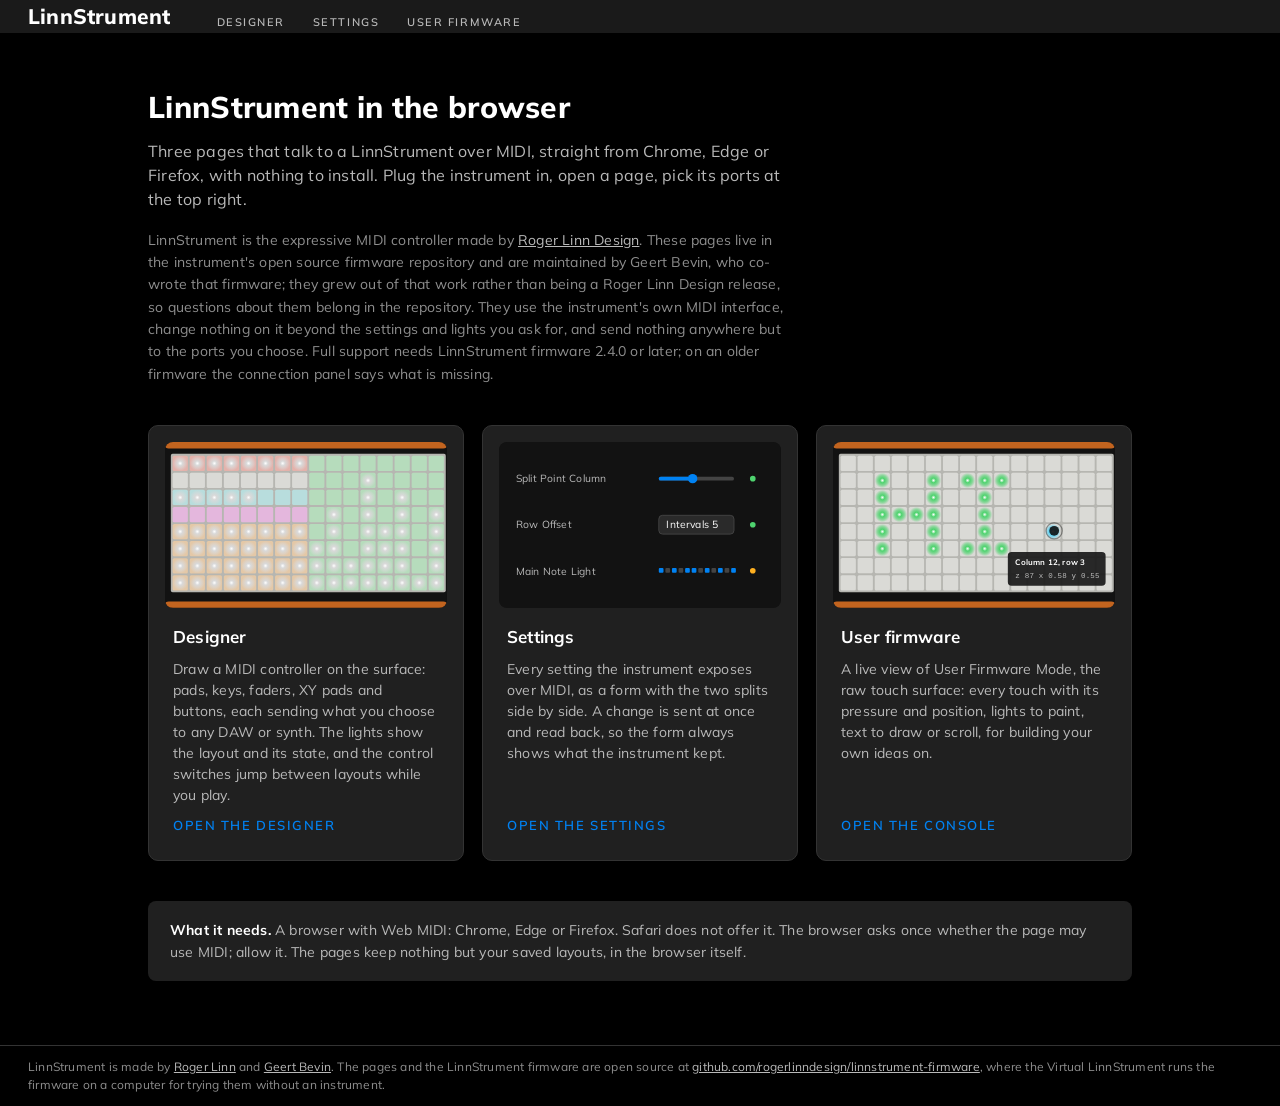
==== examples/browser/index.html @ 42d19102 "Moved the browser pages into examples/browser and the shell walkthrough into examples/shell" ====
<!doctype html>
<!--
Copyright 2026 Roger Linn Design (https://www.rogerlinndesign.com)

Licensed under the Apache License, Version 2.0 (the "License");
you may not use this file except in compliance with the License.
You may obtain a copy of the License at

    http://www.apache.org/licenses/LICENSE-2.0

Unless required by applicable law or agreed to in writing, software
distributed under the License is distributed on an "AS IS" BASIS,
WITHOUT WARRANTIES OR CONDITIONS OF ANY KIND, either express or implied.
See the License for the specific language governing permissions and
limitations under the License.
-->
<html lang="en">
<head>
<meta charset="utf-8">
<meta name="viewport" content="width=device-width, initial-scale=1">
<meta name="description" content="LinnStrument in the browser: design a MIDI controller on its surface, edit every setting, and explore User Firmware Mode, over Web MIDI.">
<meta name="theme-color" content="#1a1a1a">
<link rel="icon" href="data:image/svg+xml,%3Csvg xmlns='http://www.w3.org/2000/svg' viewBox='0 0 32 32'%3E%3Crect width='32' height='32' rx='6' fill='%23121212'/%3E%3Crect x='3' y='3' width='26' height='3' rx='1' fill='%23c2641f'/%3E%3Crect x='3' y='26' width='26' height='3' rx='1' fill='%23c2641f'/%3E%3Cg fill='%23dadad6'%3E%3Crect x='5' y='9' width='5' height='5' rx='1'/%3E%3Crect x='12' y='9' width='5' height='5' rx='1'/%3E%3Crect x='19' y='9' width='5' height='5' rx='1'/%3E%3Crect x='5' y='16' width='5' height='5' rx='1'/%3E%3Crect x='12' y='16' width='5' height='5' rx='1' fill='%2358e07a'/%3E%3Crect x='19' y='16' width='5' height='5' rx='1'/%3E%3C/g%3E%3C/svg%3E">
<title>LinnStrument in the Browser</title>
<link rel="preconnect" href="https://fonts.googleapis.com">
<link rel="preconnect" href="https://fonts.gstatic.com" crossorigin>
<link href="https://fonts.googleapis.com/css2?family=Mulish:wght@400;600;700;800&display=swap" rel="stylesheet">
<link rel="stylesheet" href="linnstrument.css">
<style>
  main { flex: 1; padding: 56px 28px 64px; max-width: 1040px; width: 100%; margin: 0 auto; }
  .lead { max-width: 640px; }
  .lead h2 { font-size: 30px; font-weight: 800; line-height: 1.2; margin: 0 0 14px; }
  .lead p { color: var(--muted); font-size: 16px; margin: 0; }
  .lead .about { margin-top: 18px; font-size: 14px; color: var(--dim); line-height: 1.6; }
  .lead .about a { color: var(--muted); }
  .tools { display: grid; grid-template-columns: repeat(3, 1fr); gap: 18px; margin-top: 40px; }
  .picture { margin: -8px -8px 6px; border-radius: 8px; overflow: hidden; aspect-ratio: 300 / 176; background: #121212; }
  .picture svg { display: block; width: 100%; height: 100%; }
  .tool { display: flex; flex-direction: column; gap: 10px; padding: 24px; background: var(--panel); border: 1px solid var(--line); border-radius: 10px;
          color: inherit; text-decoration: none; transition: border-color .12s; }
  .tool:hover { border-color: var(--muted); }
  .tool:focus-visible { outline: 2px solid var(--accent); outline-offset: 2px; }
  .tool h3 { margin: 0; font-size: 17px; font-weight: 700; color: var(--fg); }
  .tool p { margin: 0; color: var(--muted); flex: 1; }
  .tool .go { color: var(--accent); font-weight: 600; font-size: 13px; text-transform: uppercase; letter-spacing: .12em; }
  .needs { margin-top: 40px; padding: 18px 22px; background: var(--panel); border-radius: 8px; color: var(--muted); font-size: 14px; line-height: 1.6; }
  .needs b { color: var(--fg); font-weight: 700; }
  .needs.warn { background: var(--cherry-2); color: var(--fg); }
  @media (max-width: 960px) {
    main { padding: 32px 16px 48px; }
    .tools { grid-template-columns: 1fr; }
    .lead h2 { font-size: 24px; }
  }
</style>
</head>
<body>

<header>
  <h1 class="brand"><b>LinnStrument</b></h1>
  <nav class="pages" aria-label="Pages">
    <a href="surface_designer.html">Designer</a>
    <a href="settings_editor.html">Settings</a>
    <a href="user_firmware_console.html">User firmware</a>
  </nav>
</header>

<main>
  <div class="lead">
    <h2>LinnStrument in the browser</h2>
    <p>Three pages that talk to a LinnStrument over MIDI, straight from Chrome, Edge or Firefox, with nothing to install. Plug the instrument in, open a page, pick its ports at the top right.</p>
    <p class="about">LinnStrument is the expressive MIDI controller made by <a href="https://www.rogerlinndesign.com/linnstrument">Roger Linn Design</a>. These pages live in the instrument's open source firmware repository and are maintained by Geert Bevin, who co-wrote that firmware; they grew out of that work rather than being a Roger Linn Design release, so questions about them belong in the repository. They use the instrument's own MIDI interface, change nothing on it beyond the settings and lights you ask for, and send nothing anywhere but to the ports you choose. Full support needs LinnStrument firmware 2.4.0 or later; on an older firmware the connection panel says what is missing.</p>
  </div>

  <div class="tools">
    <a class="tool" href="surface_designer.html">
      <div class="picture"><svg xmlns="http://www.w3.org/2000/svg" viewBox="0 0 300 176" width="300" height="176" role="img" aria-hidden="true"><defs><radialGradient id="dg"><stop offset="0" stop-color="#fff"/><stop offset=".3" stop-color="currentColor"/><stop offset=".65" stop-color="currentColor" stop-opacity=".55"/><stop offset="1" stop-color="currentColor" stop-opacity="0"/></radialGradient></defs><rect width="300" height="176" rx="5.7" fill="#121212"/><rect x="0" y="0" width="300" height="6.8" rx="4.1" fill="#c2641f"/><rect x="0" y="169.6" width="300" height="6.8" rx="4.1" fill="#c2641f"/><rect x="6.2" y="12.6" width="292.5" height="147.2" rx="1.9" fill="#b6b6b1"/><rect x="8.1" y="141.7" width="16.2" height="16.2" rx="1.6" fill="#e4c8a7"/><rect x="8.1" y="141.7" width="16.2" height="16.2" rx="1.6" fill="url(#dg)" color="#ff9a2e"/><rect x="26.3" y="141.7" width="16.2" height="16.2" rx="1.6" fill="#e4c8a7"/><rect x="26.3" y="141.7" width="16.2" height="16.2" rx="1.6" fill="url(#dg)" color="#ff9a2e"/><rect x="44.4" y="141.7" width="16.2" height="16.2" rx="1.6" fill="#e4c8a7"/><rect x="44.4" y="141.7" width="16.2" height="16.2" rx="1.6" fill="url(#dg)" color="#ff9a2e"/><rect x="62.6" y="141.7" width="16.2" height="16.2" rx="1.6" fill="#e4c8a7"/><rect x="62.6" y="141.7" width="16.2" height="16.2" rx="1.6" fill="url(#dg)" color="#ff9a2e"/><rect x="80.8" y="141.7" width="16.2" height="16.2" rx="1.6" fill="#e4c8a7"/><rect x="80.8" y="141.7" width="16.2" height="16.2" rx="1.6" fill="url(#dg)" color="#ff9a2e"/><rect x="98.9" y="141.7" width="16.2" height="16.2" rx="1.6" fill="#e4c8a7"/><rect x="98.9" y="141.7" width="16.2" height="16.2" rx="1.6" fill="url(#dg)" color="#ff9a2e"/><rect x="117.1" y="141.7" width="16.2" height="16.2" rx="1.6" fill="#e4c8a7"/><rect x="117.1" y="141.7" width="16.2" height="16.2" rx="1.6" fill="url(#dg)" color="#ff9a2e"/><rect x="135.2" y="141.7" width="16.2" height="16.2" rx="1.6" fill="#e4c8a7"/><rect x="135.2" y="141.7" width="16.2" height="16.2" rx="1.6" fill="url(#dg)" color="#ff9a2e"/><rect x="153.4" y="141.7" width="16.2" height="16.2" rx="1.6" fill="#b6dcbc"/><rect x="153.4" y="141.7" width="16.2" height="16.2" rx="1.6" fill="url(#dg)" color="#58e07a"/><rect x="171.6" y="141.7" width="16.2" height="16.2" rx="1.6" fill="#b6dcbc"/><rect x="171.6" y="141.7" width="16.2" height="16.2" rx="1.6" fill="url(#dg)" color="#58e07a"/><rect x="189.7" y="141.7" width="16.2" height="16.2" rx="1.6" fill="#b6dcbc"/><rect x="189.7" y="141.7" width="16.2" height="16.2" rx="1.6" fill="url(#dg)" color="#58e07a"/><rect x="207.9" y="141.7" width="16.2" height="16.2" rx="1.6" fill="#b6dcbc"/><rect x="207.9" y="141.7" width="16.2" height="16.2" rx="1.6" fill="url(#dg)" color="#58e07a"/><rect x="226.1" y="141.7" width="16.2" height="16.2" rx="1.6" fill="#b6dcbc"/><rect x="226.1" y="141.7" width="16.2" height="16.2" rx="1.6" fill="url(#dg)" color="#58e07a"/><rect x="244.2" y="141.7" width="16.2" height="16.2" rx="1.6" fill="#b6dcbc"/><rect x="244.2" y="141.7" width="16.2" height="16.2" rx="1.6" fill="url(#dg)" color="#58e07a"/><rect x="262.4" y="141.7" width="16.2" height="16.2" rx="1.6" fill="#b6dcbc"/><rect x="262.4" y="141.7" width="16.2" height="16.2" rx="1.6" fill="url(#dg)" color="#58e07a"/><rect x="280.5" y="141.7" width="16.2" height="16.2" rx="1.6" fill="#b6dcbc"/><rect x="280.5" y="141.7" width="16.2" height="16.2" rx="1.6" fill="url(#dg)" color="#58e07a"/><rect x="8.1" y="123.6" width="16.2" height="16.2" rx="1.6" fill="#e4c8a7"/><rect x="8.1" y="123.6" width="16.2" height="16.2" rx="1.6" fill="url(#dg)" color="#ff9a2e"/><rect x="26.3" y="123.6" width="16.2" height="16.2" rx="1.6" fill="#e4c8a7"/><rect x="26.3" y="123.6" width="16.2" height="16.2" rx="1.6" fill="url(#dg)" color="#ff9a2e"/><rect x="44.4" y="123.6" width="16.2" height="16.2" rx="1.6" fill="#e4c8a7"/><rect x="44.4" y="123.6" width="16.2" height="16.2" rx="1.6" fill="url(#dg)" color="#ff9a2e"/><rect x="62.6" y="123.6" width="16.2" height="16.2" rx="1.6" fill="#e4c8a7"/><rect x="62.6" y="123.6" width="16.2" height="16.2" rx="1.6" fill="url(#dg)" color="#ff9a2e"/><rect x="80.8" y="123.6" width="16.2" height="16.2" rx="1.6" fill="#e4c8a7"/><rect x="80.8" y="123.6" width="16.2" height="16.2" rx="1.6" fill="url(#dg)" color="#ff9a2e"/><rect x="98.9" y="123.6" width="16.2" height="16.2" rx="1.6" fill="#e4c8a7"/><rect x="98.9" y="123.6" width="16.2" height="16.2" rx="1.6" fill="url(#dg)" color="#ff9a2e"/><rect x="117.1" y="123.6" width="16.2" height="16.2" rx="1.6" fill="#e4c8a7"/><rect x="117.1" y="123.6" width="16.2" height="16.2" rx="1.6" fill="url(#dg)" color="#ff9a2e"/><rect x="135.2" y="123.6" width="16.2" height="16.2" rx="1.6" fill="#e4c8a7"/><rect x="135.2" y="123.6" width="16.2" height="16.2" rx="1.6" fill="url(#dg)" color="#ff9a2e"/><rect x="153.4" y="123.6" width="16.2" height="16.2" rx="1.6" fill="#b6dcbc"/><rect x="153.4" y="123.6" width="16.2" height="16.2" rx="1.6" fill="url(#dg)" color="#58e07a"/><rect x="171.6" y="123.6" width="16.2" height="16.2" rx="1.6" fill="#b6dcbc"/><rect x="171.6" y="123.6" width="16.2" height="16.2" rx="1.6" fill="url(#dg)" color="#58e07a"/><rect x="189.7" y="123.6" width="16.2" height="16.2" rx="1.6" fill="#b6dcbc"/><rect x="189.7" y="123.6" width="16.2" height="16.2" rx="1.6" fill="url(#dg)" color="#58e07a"/><rect x="207.9" y="123.6" width="16.2" height="16.2" rx="1.6" fill="#b6dcbc"/><rect x="207.9" y="123.6" width="16.2" height="16.2" rx="1.6" fill="url(#dg)" color="#58e07a"/><rect x="226.1" y="123.6" width="16.2" height="16.2" rx="1.6" fill="#b6dcbc"/><rect x="226.1" y="123.6" width="16.2" height="16.2" rx="1.6" fill="url(#dg)" color="#58e07a"/><rect x="244.2" y="123.6" width="16.2" height="16.2" rx="1.6" fill="#b6dcbc"/><rect x="244.2" y="123.6" width="16.2" height="16.2" rx="1.6" fill="url(#dg)" color="#58e07a"/><rect x="262.4" y="123.6" width="16.2" height="16.2" rx="1.6" fill="#b6dcbc"/><rect x="280.5" y="123.6" width="16.2" height="16.2" rx="1.6" fill="#b6dcbc"/><rect x="280.5" y="123.6" width="16.2" height="16.2" rx="1.6" fill="url(#dg)" color="#58e07a"/><rect x="8.1" y="105.4" width="16.2" height="16.2" rx="1.6" fill="#e4c8a7"/><rect x="8.1" y="105.4" width="16.2" height="16.2" rx="1.6" fill="url(#dg)" color="#ff9a2e"/><rect x="26.3" y="105.4" width="16.2" height="16.2" rx="1.6" fill="#e4c8a7"/><rect x="26.3" y="105.4" width="16.2" height="16.2" rx="1.6" fill="url(#dg)" color="#ff9a2e"/><rect x="44.4" y="105.4" width="16.2" height="16.2" rx="1.6" fill="#e4c8a7"/><rect x="44.4" y="105.4" width="16.2" height="16.2" rx="1.6" fill="url(#dg)" color="#ff9a2e"/><rect x="62.6" y="105.4" width="16.2" height="16.2" rx="1.6" fill="#e4c8a7"/><rect x="62.6" y="105.4" width="16.2" height="16.2" rx="1.6" fill="url(#dg)" color="#ff9a2e"/><rect x="80.8" y="105.4" width="16.2" height="16.2" rx="1.6" fill="#e4c8a7"/><rect x="80.8" y="105.4" width="16.2" height="16.2" rx="1.6" fill="url(#dg)" color="#ff9a2e"/><rect x="98.9" y="105.4" width="16.2" height="16.2" rx="1.6" fill="#e4c8a7"/><rect x="98.9" y="105.4" width="16.2" height="16.2" rx="1.6" fill="url(#dg)" color="#ff9a2e"/><rect x="117.1" y="105.4" width="16.2" height="16.2" rx="1.6" fill="#e4c8a7"/><rect x="117.1" y="105.4" width="16.2" height="16.2" rx="1.6" fill="url(#dg)" color="#ff9a2e"/><rect x="135.2" y="105.4" width="16.2" height="16.2" rx="1.6" fill="#e4c8a7"/><rect x="135.2" y="105.4" width="16.2" height="16.2" rx="1.6" fill="url(#dg)" color="#ff9a2e"/><rect x="153.4" y="105.4" width="16.2" height="16.2" rx="1.6" fill="#b6dcbc"/><rect x="153.4" y="105.4" width="16.2" height="16.2" rx="1.6" fill="url(#dg)" color="#58e07a"/><rect x="171.6" y="105.4" width="16.2" height="16.2" rx="1.6" fill="#b6dcbc"/><rect x="171.6" y="105.4" width="16.2" height="16.2" rx="1.6" fill="url(#dg)" color="#58e07a"/><rect x="189.7" y="105.4" width="16.2" height="16.2" rx="1.6" fill="#b6dcbc"/><rect x="207.9" y="105.4" width="16.2" height="16.2" rx="1.6" fill="#b6dcbc"/><rect x="207.9" y="105.4" width="16.2" height="16.2" rx="1.6" fill="url(#dg)" color="#58e07a"/><rect x="226.1" y="105.4" width="16.2" height="16.2" rx="1.6" fill="#b6dcbc"/><rect x="226.1" y="105.4" width="16.2" height="16.2" rx="1.6" fill="url(#dg)" color="#58e07a"/><rect x="244.2" y="105.4" width="16.2" height="16.2" rx="1.6" fill="#b6dcbc"/><rect x="244.2" y="105.4" width="16.2" height="16.2" rx="1.6" fill="url(#dg)" color="#58e07a"/><rect x="262.4" y="105.4" width="16.2" height="16.2" rx="1.6" fill="#b6dcbc"/><rect x="280.5" y="105.4" width="16.2" height="16.2" rx="1.6" fill="#b6dcbc"/><rect x="280.5" y="105.4" width="16.2" height="16.2" rx="1.6" fill="url(#dg)" color="#58e07a"/><rect x="8.1" y="87.2" width="16.2" height="16.2" rx="1.6" fill="#e4c8a7"/><rect x="8.1" y="87.2" width="16.2" height="16.2" rx="1.6" fill="url(#dg)" color="#ff9a2e"/><rect x="26.3" y="87.2" width="16.2" height="16.2" rx="1.6" fill="#e4c8a7"/><rect x="26.3" y="87.2" width="16.2" height="16.2" rx="1.6" fill="url(#dg)" color="#ff9a2e"/><rect x="44.4" y="87.2" width="16.2" height="16.2" rx="1.6" fill="#e4c8a7"/><rect x="44.4" y="87.2" width="16.2" height="16.2" rx="1.6" fill="url(#dg)" color="#ff9a2e"/><rect x="62.6" y="87.2" width="16.2" height="16.2" rx="1.6" fill="#e4c8a7"/><rect x="62.6" y="87.2" width="16.2" height="16.2" rx="1.6" fill="url(#dg)" color="#ff9a2e"/><rect x="80.8" y="87.2" width="16.2" height="16.2" rx="1.6" fill="#e4c8a7"/><rect x="80.8" y="87.2" width="16.2" height="16.2" rx="1.6" fill="url(#dg)" color="#ff9a2e"/><rect x="98.9" y="87.2" width="16.2" height="16.2" rx="1.6" fill="#e4c8a7"/><rect x="98.9" y="87.2" width="16.2" height="16.2" rx="1.6" fill="url(#dg)" color="#ff9a2e"/><rect x="117.1" y="87.2" width="16.2" height="16.2" rx="1.6" fill="#e4c8a7"/><rect x="117.1" y="87.2" width="16.2" height="16.2" rx="1.6" fill="url(#dg)" color="#ff9a2e"/><rect x="135.2" y="87.2" width="16.2" height="16.2" rx="1.6" fill="#e4c8a7"/><rect x="135.2" y="87.2" width="16.2" height="16.2" rx="1.6" fill="url(#dg)" color="#ff9a2e"/><rect x="153.4" y="87.2" width="16.2" height="16.2" rx="1.6" fill="#b6dcbc"/><rect x="171.6" y="87.2" width="16.2" height="16.2" rx="1.6" fill="#b6dcbc"/><rect x="171.6" y="87.2" width="16.2" height="16.2" rx="1.6" fill="url(#dg)" color="#58e07a"/><rect x="189.7" y="87.2" width="16.2" height="16.2" rx="1.6" fill="#b6dcbc"/><rect x="207.9" y="87.2" width="16.2" height="16.2" rx="1.6" fill="#b6dcbc"/><rect x="207.9" y="87.2" width="16.2" height="16.2" rx="1.6" fill="url(#dg)" color="#58e07a"/><rect x="226.1" y="87.2" width="16.2" height="16.2" rx="1.6" fill="#b6dcbc"/><rect x="226.1" y="87.2" width="16.2" height="16.2" rx="1.6" fill="url(#dg)" color="#58e07a"/><rect x="244.2" y="87.2" width="16.2" height="16.2" rx="1.6" fill="#b6dcbc"/><rect x="244.2" y="87.2" width="16.2" height="16.2" rx="1.6" fill="url(#dg)" color="#58e07a"/><rect x="262.4" y="87.2" width="16.2" height="16.2" rx="1.6" fill="#b6dcbc"/><rect x="280.5" y="87.2" width="16.2" height="16.2" rx="1.6" fill="#b6dcbc"/><rect x="280.5" y="87.2" width="16.2" height="16.2" rx="1.6" fill="url(#dg)" color="#58e07a"/><rect x="8.1" y="69.1" width="16.2" height="16.2" rx="1.6" fill="#e4b7dd"/><rect x="26.3" y="69.1" width="16.2" height="16.2" rx="1.6" fill="#e4b7dd"/><rect x="44.4" y="69.1" width="16.2" height="16.2" rx="1.6" fill="#e4b7dd"/><rect x="62.6" y="69.1" width="16.2" height="16.2" rx="1.6" fill="#e4b7dd"/><rect x="80.8" y="69.1" width="16.2" height="16.2" rx="1.6" fill="#e4b7dd"/><rect x="98.9" y="69.1" width="16.2" height="16.2" rx="1.6" fill="#e4b7dd"/><rect x="117.1" y="69.1" width="16.2" height="16.2" rx="1.6" fill="#e4b7dd"/><rect x="135.2" y="69.1" width="16.2" height="16.2" rx="1.6" fill="#e4b7dd"/><rect x="153.4" y="69.1" width="16.2" height="16.2" rx="1.6" fill="#b6dcbc"/><rect x="171.6" y="69.1" width="16.2" height="16.2" rx="1.6" fill="#b6dcbc"/><rect x="171.6" y="69.1" width="16.2" height="16.2" rx="1.6" fill="url(#dg)" color="#58e07a"/><rect x="189.7" y="69.1" width="16.2" height="16.2" rx="1.6" fill="#b6dcbc"/><rect x="207.9" y="69.1" width="16.2" height="16.2" rx="1.6" fill="#b6dcbc"/><rect x="207.9" y="69.1" width="16.2" height="16.2" rx="1.6" fill="url(#dg)" color="#58e07a"/><rect x="226.1" y="69.1" width="16.2" height="16.2" rx="1.6" fill="#b6dcbc"/><rect x="244.2" y="69.1" width="16.2" height="16.2" rx="1.6" fill="#b6dcbc"/><rect x="244.2" y="69.1" width="16.2" height="16.2" rx="1.6" fill="url(#dg)" color="#58e07a"/><rect x="262.4" y="69.1" width="16.2" height="16.2" rx="1.6" fill="#b6dcbc"/><rect x="280.5" y="69.1" width="16.2" height="16.2" rx="1.6" fill="#b6dcbc"/><rect x="280.5" y="69.1" width="16.2" height="16.2" rx="1.6" fill="url(#dg)" color="#58e07a"/><rect x="8.1" y="50.9" width="16.2" height="16.2" rx="1.6" fill="#b8dddd"/><rect x="8.1" y="50.9" width="16.2" height="16.2" rx="1.6" fill="url(#dg)" color="#5fe3f0"/><rect x="26.3" y="50.9" width="16.2" height="16.2" rx="1.6" fill="#b8dddd"/><rect x="26.3" y="50.9" width="16.2" height="16.2" rx="1.6" fill="url(#dg)" color="#5fe3f0"/><rect x="44.4" y="50.9" width="16.2" height="16.2" rx="1.6" fill="#b8dddd"/><rect x="44.4" y="50.9" width="16.2" height="16.2" rx="1.6" fill="url(#dg)" color="#5fe3f0"/><rect x="62.6" y="50.9" width="16.2" height="16.2" rx="1.6" fill="#b8dddd"/><rect x="62.6" y="50.9" width="16.2" height="16.2" rx="1.6" fill="url(#dg)" color="#5fe3f0"/><rect x="80.8" y="50.9" width="16.2" height="16.2" rx="1.6" fill="#b8dddd"/><rect x="80.8" y="50.9" width="16.2" height="16.2" rx="1.6" fill="url(#dg)" color="#5fe3f0"/><rect x="98.9" y="50.9" width="16.2" height="16.2" rx="1.6" fill="#b8dddd"/><rect x="117.1" y="50.9" width="16.2" height="16.2" rx="1.6" fill="#b8dddd"/><rect x="135.2" y="50.9" width="16.2" height="16.2" rx="1.6" fill="#b8dddd"/><rect x="153.4" y="50.9" width="16.2" height="16.2" rx="1.6" fill="#b6dcbc"/><rect x="171.6" y="50.9" width="16.2" height="16.2" rx="1.6" fill="#b6dcbc"/><rect x="189.7" y="50.9" width="16.2" height="16.2" rx="1.6" fill="#b6dcbc"/><rect x="207.9" y="50.9" width="16.2" height="16.2" rx="1.6" fill="#b6dcbc"/><rect x="207.9" y="50.9" width="16.2" height="16.2" rx="1.6" fill="url(#dg)" color="#58e07a"/><rect x="226.1" y="50.9" width="16.2" height="16.2" rx="1.6" fill="#b6dcbc"/><rect x="244.2" y="50.9" width="16.2" height="16.2" rx="1.6" fill="#b6dcbc"/><rect x="244.2" y="50.9" width="16.2" height="16.2" rx="1.6" fill="url(#dg)" color="#58e07a"/><rect x="262.4" y="50.9" width="16.2" height="16.2" rx="1.6" fill="#b6dcbc"/><rect x="280.5" y="50.9" width="16.2" height="16.2" rx="1.6" fill="#b6dcbc"/><rect x="8.1" y="32.8" width="16.2" height="16.2" rx="1.6" fill="#dadad6"/><rect x="26.3" y="32.8" width="16.2" height="16.2" rx="1.6" fill="#dadad6"/><rect x="44.4" y="32.8" width="16.2" height="16.2" rx="1.6" fill="#dadad6"/><rect x="62.6" y="32.8" width="16.2" height="16.2" rx="1.6" fill="#dadad6"/><rect x="80.8" y="32.8" width="16.2" height="16.2" rx="1.6" fill="#dadad6"/><rect x="98.9" y="32.8" width="16.2" height="16.2" rx="1.6" fill="#dadad6"/><rect x="117.1" y="32.8" width="16.2" height="16.2" rx="1.6" fill="#dadad6"/><rect x="135.2" y="32.8" width="16.2" height="16.2" rx="1.6" fill="#dadad6"/><rect x="153.4" y="32.8" width="16.2" height="16.2" rx="1.6" fill="#b6dcbc"/><rect x="171.6" y="32.8" width="16.2" height="16.2" rx="1.6" fill="#b6dcbc"/><rect x="189.7" y="32.8" width="16.2" height="16.2" rx="1.6" fill="#b6dcbc"/><rect x="207.9" y="32.8" width="16.2" height="16.2" rx="1.6" fill="#b6dcbc"/><rect x="207.9" y="32.8" width="16.2" height="16.2" rx="1.6" fill="url(#dg)" color="#58e07a"/><rect x="226.1" y="32.8" width="16.2" height="16.2" rx="1.6" fill="#b6dcbc"/><rect x="244.2" y="32.8" width="16.2" height="16.2" rx="1.6" fill="#b6dcbc"/><rect x="262.4" y="32.8" width="16.2" height="16.2" rx="1.6" fill="#b6dcbc"/><rect x="280.5" y="32.8" width="16.2" height="16.2" rx="1.6" fill="#b6dcbc"/><rect x="8.1" y="14.6" width="16.2" height="16.2" rx="1.6" fill="#e4b2ab"/><rect x="8.1" y="14.6" width="16.2" height="16.2" rx="1.6" fill="url(#dg)" color="#ff4a3d"/><rect x="26.3" y="14.6" width="16.2" height="16.2" rx="1.6" fill="#e4b2ab"/><rect x="26.3" y="14.6" width="16.2" height="16.2" rx="1.6" fill="url(#dg)" color="#ff4a3d"/><rect x="44.4" y="14.6" width="16.2" height="16.2" rx="1.6" fill="#e4b2ab"/><rect x="44.4" y="14.6" width="16.2" height="16.2" rx="1.6" fill="url(#dg)" color="#b8f04a"/><rect x="62.6" y="14.6" width="16.2" height="16.2" rx="1.6" fill="#e4b2ab"/><rect x="62.6" y="14.6" width="16.2" height="16.2" rx="1.6" fill="url(#dg)" color="#ff4a3d"/><rect x="80.8" y="14.6" width="16.2" height="16.2" rx="1.6" fill="#e4b2ab"/><rect x="80.8" y="14.6" width="16.2" height="16.2" rx="1.6" fill="url(#dg)" color="#ff4a3d"/><rect x="98.9" y="14.6" width="16.2" height="16.2" rx="1.6" fill="#e4b2ab"/><rect x="98.9" y="14.6" width="16.2" height="16.2" rx="1.6" fill="url(#dg)" color="#ff4a3d"/><rect x="117.1" y="14.6" width="16.2" height="16.2" rx="1.6" fill="#e4b2ab"/><rect x="117.1" y="14.6" width="16.2" height="16.2" rx="1.6" fill="url(#dg)" color="#ff4a3d"/><rect x="135.2" y="14.6" width="16.2" height="16.2" rx="1.6" fill="#e4b2ab"/><rect x="135.2" y="14.6" width="16.2" height="16.2" rx="1.6" fill="url(#dg)" color="#ff4a3d"/><rect x="153.4" y="14.6" width="16.2" height="16.2" rx="1.6" fill="#b6dcbc"/><rect x="171.6" y="14.6" width="16.2" height="16.2" rx="1.6" fill="#b6dcbc"/><rect x="189.7" y="14.6" width="16.2" height="16.2" rx="1.6" fill="#b6dcbc"/><rect x="207.9" y="14.6" width="16.2" height="16.2" rx="1.6" fill="#b6dcbc"/><rect x="226.1" y="14.6" width="16.2" height="16.2" rx="1.6" fill="#b6dcbc"/><rect x="244.2" y="14.6" width="16.2" height="16.2" rx="1.6" fill="#b6dcbc"/><rect x="262.4" y="14.6" width="16.2" height="16.2" rx="1.6" fill="#b6dcbc"/><rect x="280.5" y="14.6" width="16.2" height="16.2" rx="1.6" fill="#b6dcbc"/></svg></div>
      <h3>Designer</h3>
      <p>Draw a MIDI controller on the surface: pads, keys, faders, XY pads and buttons, each sending what you choose to any DAW or synth. The lights show the layout and its state, and the control switches jump between layouts while you play.</p>
      <span class="go">Open the designer</span>
    </a>
    <a class="tool" href="settings_editor.html">
      <div class="picture"><svg xmlns="http://www.w3.org/2000/svg" viewBox="0 0 300 176" width="300" height="176" role="img" aria-hidden="true"><rect width="300" height="176" rx="8" fill="#121212"/><g font-family="Mulish, Helvetica, Arial, sans-serif" font-size="11" fill="#b9b9b9"><text x="18" y="43">Split Point Column</text><rect x="170" y="37" width="80" height="4" rx="2" fill="#444"/><rect x="170" y="37" width="36" height="4" rx="2" fill="#0082f3"/><circle cx="206" cy="39" r="5" fill="#0082f3"/><circle cx="270" cy="39" r="3" fill="#4fd36f"/><text x="18" y="92">Row Offset</text><rect x="170" y="78" width="80" height="20" rx="4" fill="#2a2a2a" stroke="#444"/><text x="178" y="92" fill="#fff">Intervals 5</text><circle cx="270" cy="88" r="3" fill="#4fd36f"/><text x="18" y="141">Main Note Light</text><rect x="170" y="134" width="5" height="5" rx="1" fill="#0082f3"/><rect x="177" y="134" width="5" height="5" rx="1" fill="#444"/><rect x="184" y="134" width="5" height="5" rx="1" fill="#0082f3"/><rect x="191" y="134" width="5" height="5" rx="1" fill="#444"/><rect x="198" y="134" width="5" height="5" rx="1" fill="#0082f3"/><rect x="205" y="134" width="5" height="5" rx="1" fill="#0082f3"/><rect x="212" y="134" width="5" height="5" rx="1" fill="#444"/><rect x="219" y="134" width="5" height="5" rx="1" fill="#0082f3"/><rect x="226" y="134" width="5" height="5" rx="1" fill="#444"/><rect x="233" y="134" width="5" height="5" rx="1" fill="#0082f3"/><rect x="240" y="134" width="5" height="5" rx="1" fill="#444"/><rect x="247" y="134" width="5" height="5" rx="1" fill="#0082f3"/><circle cx="270" cy="137" r="3" fill="#ffb020"/></g></svg></div>
      <h3>Settings</h3>
      <p>Every setting the instrument exposes over MIDI, as a form with the two splits side by side. A change is sent at once and read back, so the form always shows what the instrument kept.</p>
      <span class="go">Open the settings</span>
    </a>
    <a class="tool" href="user_firmware_console.html">
      <div class="picture"><svg xmlns="http://www.w3.org/2000/svg" viewBox="0 0 300 176" width="300" height="176" role="img" aria-hidden="true"><defs><radialGradient id="ug"><stop offset="0" stop-color="#fff"/><stop offset=".3" stop-color="#4fd36f"/><stop offset=".65" stop-color="#4fd36f" stop-opacity=".6"/><stop offset="1" stop-color="#4fd36f" stop-opacity="0"/></radialGradient><radialGradient id="ut"><stop offset="0" stop-color="#fff"/><stop offset=".3" stop-color="#3cd2ff"/><stop offset=".65" stop-color="#3cd2ff" stop-opacity=".6"/><stop offset="1" stop-color="#3cd2ff" stop-opacity="0"/></radialGradient></defs><rect width="300" height="176" rx="5.7" fill="#121212"/><rect x="0" y="0" width="300" height="6.8" rx="4.1" fill="#c2641f"/><rect x="0" y="169.6" width="300" height="6.8" rx="4.1" fill="#c2641f"/><rect x="6.2" y="12.6" width="292.5" height="147.2" rx="1.9" fill="#b6b6b1"/><rect x="8.1" y="141.7" width="16.2" height="16.2" rx="1.6" fill="#dadad6"/><rect x="26.2" y="141.7" width="16.2" height="16.2" rx="1.6" fill="#dadad6"/><rect x="44.4" y="141.7" width="16.2" height="16.2" rx="1.6" fill="#dadad6"/><rect x="62.5" y="141.7" width="16.2" height="16.2" rx="1.6" fill="#dadad6"/><rect x="80.7" y="141.7" width="16.2" height="16.2" rx="1.6" fill="#dadad6"/><rect x="98.8" y="141.7" width="16.2" height="16.2" rx="1.6" fill="#dadad6"/><rect x="117.0" y="141.7" width="16.2" height="16.2" rx="1.6" fill="#dadad6"/><rect x="135.1" y="141.7" width="16.2" height="16.2" rx="1.6" fill="#dadad6"/><rect x="153.3" y="141.7" width="16.2" height="16.2" rx="1.6" fill="#dadad6"/><rect x="171.4" y="141.7" width="16.2" height="16.2" rx="1.6" fill="#dadad6"/><rect x="189.6" y="141.7" width="16.2" height="16.2" rx="1.6" fill="#dadad6"/><rect x="207.7" y="141.7" width="16.2" height="16.2" rx="1.6" fill="#dadad6"/><rect x="225.9" y="141.7" width="16.2" height="16.2" rx="1.6" fill="#dadad6"/><rect x="244.0" y="141.7" width="16.2" height="16.2" rx="1.6" fill="#dadad6"/><rect x="262.2" y="141.7" width="16.2" height="16.2" rx="1.6" fill="#dadad6"/><rect x="280.4" y="141.7" width="16.2" height="16.2" rx="1.6" fill="#dadad6"/><rect x="8.1" y="123.5" width="16.2" height="16.2" rx="1.6" fill="#dadad6"/><rect x="26.2" y="123.5" width="16.2" height="16.2" rx="1.6" fill="#dadad6"/><rect x="44.4" y="123.5" width="16.2" height="16.2" rx="1.6" fill="#dadad6"/><rect x="62.5" y="123.5" width="16.2" height="16.2" rx="1.6" fill="#dadad6"/><rect x="80.7" y="123.5" width="16.2" height="16.2" rx="1.6" fill="#dadad6"/><rect x="98.8" y="123.5" width="16.2" height="16.2" rx="1.6" fill="#dadad6"/><rect x="117.0" y="123.5" width="16.2" height="16.2" rx="1.6" fill="#dadad6"/><rect x="135.1" y="123.5" width="16.2" height="16.2" rx="1.6" fill="#dadad6"/><rect x="153.3" y="123.5" width="16.2" height="16.2" rx="1.6" fill="#dadad6"/><rect x="171.4" y="123.5" width="16.2" height="16.2" rx="1.6" fill="#dadad6"/><rect x="189.6" y="123.5" width="16.2" height="16.2" rx="1.6" fill="#dadad6"/><rect x="207.7" y="123.5" width="16.2" height="16.2" rx="1.6" fill="#dadad6"/><rect x="225.9" y="123.5" width="16.2" height="16.2" rx="1.6" fill="#dadad6"/><rect x="244.0" y="123.5" width="16.2" height="16.2" rx="1.6" fill="#dadad6"/><rect x="262.2" y="123.5" width="16.2" height="16.2" rx="1.6" fill="#dadad6"/><rect x="280.4" y="123.5" width="16.2" height="16.2" rx="1.6" fill="#dadad6"/><rect x="8.1" y="105.4" width="16.2" height="16.2" rx="1.6" fill="#dadad6"/><rect x="26.2" y="105.4" width="16.2" height="16.2" rx="1.6" fill="#dadad6"/><rect x="44.4" y="105.4" width="16.2" height="16.2" rx="1.6" fill="#dadad6"/><rect x="44.4" y="105.4" width="16.2" height="16.2" rx="1.6" fill="url(#ug)"/><rect x="62.5" y="105.4" width="16.2" height="16.2" rx="1.6" fill="#dadad6"/><rect x="80.7" y="105.4" width="16.2" height="16.2" rx="1.6" fill="#dadad6"/><rect x="98.8" y="105.4" width="16.2" height="16.2" rx="1.6" fill="#dadad6"/><rect x="98.8" y="105.4" width="16.2" height="16.2" rx="1.6" fill="url(#ug)"/><rect x="117.0" y="105.4" width="16.2" height="16.2" rx="1.6" fill="#dadad6"/><rect x="135.1" y="105.4" width="16.2" height="16.2" rx="1.6" fill="#dadad6"/><rect x="135.1" y="105.4" width="16.2" height="16.2" rx="1.6" fill="url(#ug)"/><rect x="153.3" y="105.4" width="16.2" height="16.2" rx="1.6" fill="#dadad6"/><rect x="153.3" y="105.4" width="16.2" height="16.2" rx="1.6" fill="url(#ug)"/><rect x="171.4" y="105.4" width="16.2" height="16.2" rx="1.6" fill="#dadad6"/><rect x="171.4" y="105.4" width="16.2" height="16.2" rx="1.6" fill="url(#ug)"/><rect x="189.6" y="105.4" width="16.2" height="16.2" rx="1.6" fill="#dadad6"/><rect x="207.7" y="105.4" width="16.2" height="16.2" rx="1.6" fill="#dadad6"/><rect x="225.9" y="105.4" width="16.2" height="16.2" rx="1.6" fill="#dadad6"/><rect x="244.0" y="105.4" width="16.2" height="16.2" rx="1.6" fill="#dadad6"/><rect x="262.2" y="105.4" width="16.2" height="16.2" rx="1.6" fill="#dadad6"/><rect x="280.4" y="105.4" width="16.2" height="16.2" rx="1.6" fill="#dadad6"/><rect x="8.1" y="87.2" width="16.2" height="16.2" rx="1.6" fill="#dadad6"/><rect x="26.2" y="87.2" width="16.2" height="16.2" rx="1.6" fill="#dadad6"/><rect x="44.4" y="87.2" width="16.2" height="16.2" rx="1.6" fill="#dadad6"/><rect x="44.4" y="87.2" width="16.2" height="16.2" rx="1.6" fill="url(#ug)"/><rect x="62.5" y="87.2" width="16.2" height="16.2" rx="1.6" fill="#dadad6"/><rect x="80.7" y="87.2" width="16.2" height="16.2" rx="1.6" fill="#dadad6"/><rect x="98.8" y="87.2" width="16.2" height="16.2" rx="1.6" fill="#dadad6"/><rect x="98.8" y="87.2" width="16.2" height="16.2" rx="1.6" fill="url(#ug)"/><rect x="117.0" y="87.2" width="16.2" height="16.2" rx="1.6" fill="#dadad6"/><rect x="135.1" y="87.2" width="16.2" height="16.2" rx="1.6" fill="#dadad6"/><rect x="153.3" y="87.2" width="16.2" height="16.2" rx="1.6" fill="#dadad6"/><rect x="153.3" y="87.2" width="16.2" height="16.2" rx="1.6" fill="url(#ug)"/><rect x="171.4" y="87.2" width="16.2" height="16.2" rx="1.6" fill="#dadad6"/><rect x="189.6" y="87.2" width="16.2" height="16.2" rx="1.6" fill="#dadad6"/><rect x="207.7" y="87.2" width="16.2" height="16.2" rx="1.6" fill="#dadad6"/><rect x="225.9" y="87.2" width="16.2" height="16.2" rx="1.6" fill="#dadad6"/><rect x="244.0" y="87.2" width="16.2" height="16.2" rx="1.6" fill="#dadad6"/><rect x="262.2" y="87.2" width="16.2" height="16.2" rx="1.6" fill="#dadad6"/><rect x="280.4" y="87.2" width="16.2" height="16.2" rx="1.6" fill="#dadad6"/><rect x="8.1" y="69.1" width="16.2" height="16.2" rx="1.6" fill="#dadad6"/><rect x="26.2" y="69.1" width="16.2" height="16.2" rx="1.6" fill="#dadad6"/><rect x="44.4" y="69.1" width="16.2" height="16.2" rx="1.6" fill="#dadad6"/><rect x="44.4" y="69.1" width="16.2" height="16.2" rx="1.6" fill="url(#ug)"/><rect x="62.5" y="69.1" width="16.2" height="16.2" rx="1.6" fill="#dadad6"/><rect x="62.5" y="69.1" width="16.2" height="16.2" rx="1.6" fill="url(#ug)"/><rect x="80.7" y="69.1" width="16.2" height="16.2" rx="1.6" fill="#dadad6"/><rect x="80.7" y="69.1" width="16.2" height="16.2" rx="1.6" fill="url(#ug)"/><rect x="98.8" y="69.1" width="16.2" height="16.2" rx="1.6" fill="#dadad6"/><rect x="98.8" y="69.1" width="16.2" height="16.2" rx="1.6" fill="url(#ug)"/><rect x="117.0" y="69.1" width="16.2" height="16.2" rx="1.6" fill="#dadad6"/><rect x="135.1" y="69.1" width="16.2" height="16.2" rx="1.6" fill="#dadad6"/><rect x="153.3" y="69.1" width="16.2" height="16.2" rx="1.6" fill="#dadad6"/><rect x="153.3" y="69.1" width="16.2" height="16.2" rx="1.6" fill="url(#ug)"/><rect x="171.4" y="69.1" width="16.2" height="16.2" rx="1.6" fill="#dadad6"/><rect x="189.6" y="69.1" width="16.2" height="16.2" rx="1.6" fill="#dadad6"/><rect x="207.7" y="69.1" width="16.2" height="16.2" rx="1.6" fill="#dadad6"/><rect x="225.9" y="69.1" width="16.2" height="16.2" rx="1.6" fill="#dadad6"/><rect x="244.0" y="69.1" width="16.2" height="16.2" rx="1.6" fill="#dadad6"/><rect x="262.2" y="69.1" width="16.2" height="16.2" rx="1.6" fill="#dadad6"/><rect x="280.4" y="69.1" width="16.2" height="16.2" rx="1.6" fill="#dadad6"/><rect x="8.1" y="50.9" width="16.2" height="16.2" rx="1.6" fill="#dadad6"/><rect x="26.2" y="50.9" width="16.2" height="16.2" rx="1.6" fill="#dadad6"/><rect x="44.4" y="50.9" width="16.2" height="16.2" rx="1.6" fill="#dadad6"/><rect x="44.4" y="50.9" width="16.2" height="16.2" rx="1.6" fill="url(#ug)"/><rect x="62.5" y="50.9" width="16.2" height="16.2" rx="1.6" fill="#dadad6"/><rect x="80.7" y="50.9" width="16.2" height="16.2" rx="1.6" fill="#dadad6"/><rect x="98.8" y="50.9" width="16.2" height="16.2" rx="1.6" fill="#dadad6"/><rect x="98.8" y="50.9" width="16.2" height="16.2" rx="1.6" fill="url(#ug)"/><rect x="117.0" y="50.9" width="16.2" height="16.2" rx="1.6" fill="#dadad6"/><rect x="135.1" y="50.9" width="16.2" height="16.2" rx="1.6" fill="#dadad6"/><rect x="153.3" y="50.9" width="16.2" height="16.2" rx="1.6" fill="#dadad6"/><rect x="153.3" y="50.9" width="16.2" height="16.2" rx="1.6" fill="url(#ug)"/><rect x="171.4" y="50.9" width="16.2" height="16.2" rx="1.6" fill="#dadad6"/><rect x="189.6" y="50.9" width="16.2" height="16.2" rx="1.6" fill="#dadad6"/><rect x="207.7" y="50.9" width="16.2" height="16.2" rx="1.6" fill="#dadad6"/><rect x="225.9" y="50.9" width="16.2" height="16.2" rx="1.6" fill="#dadad6"/><rect x="244.0" y="50.9" width="16.2" height="16.2" rx="1.6" fill="#dadad6"/><rect x="262.2" y="50.9" width="16.2" height="16.2" rx="1.6" fill="#dadad6"/><rect x="280.4" y="50.9" width="16.2" height="16.2" rx="1.6" fill="#dadad6"/><rect x="8.1" y="32.8" width="16.2" height="16.2" rx="1.6" fill="#dadad6"/><rect x="26.2" y="32.8" width="16.2" height="16.2" rx="1.6" fill="#dadad6"/><rect x="44.4" y="32.8" width="16.2" height="16.2" rx="1.6" fill="#dadad6"/><rect x="44.4" y="32.8" width="16.2" height="16.2" rx="1.6" fill="url(#ug)"/><rect x="62.5" y="32.8" width="16.2" height="16.2" rx="1.6" fill="#dadad6"/><rect x="80.7" y="32.8" width="16.2" height="16.2" rx="1.6" fill="#dadad6"/><rect x="98.8" y="32.8" width="16.2" height="16.2" rx="1.6" fill="#dadad6"/><rect x="98.8" y="32.8" width="16.2" height="16.2" rx="1.6" fill="url(#ug)"/><rect x="117.0" y="32.8" width="16.2" height="16.2" rx="1.6" fill="#dadad6"/><rect x="135.1" y="32.8" width="16.2" height="16.2" rx="1.6" fill="#dadad6"/><rect x="135.1" y="32.8" width="16.2" height="16.2" rx="1.6" fill="url(#ug)"/><rect x="153.3" y="32.8" width="16.2" height="16.2" rx="1.6" fill="#dadad6"/><rect x="153.3" y="32.8" width="16.2" height="16.2" rx="1.6" fill="url(#ug)"/><rect x="171.4" y="32.8" width="16.2" height="16.2" rx="1.6" fill="#dadad6"/><rect x="171.4" y="32.8" width="16.2" height="16.2" rx="1.6" fill="url(#ug)"/><rect x="189.6" y="32.8" width="16.2" height="16.2" rx="1.6" fill="#dadad6"/><rect x="207.7" y="32.8" width="16.2" height="16.2" rx="1.6" fill="#dadad6"/><rect x="225.9" y="32.8" width="16.2" height="16.2" rx="1.6" fill="#dadad6"/><rect x="244.0" y="32.8" width="16.2" height="16.2" rx="1.6" fill="#dadad6"/><rect x="262.2" y="32.8" width="16.2" height="16.2" rx="1.6" fill="#dadad6"/><rect x="280.4" y="32.8" width="16.2" height="16.2" rx="1.6" fill="#dadad6"/><rect x="8.1" y="14.7" width="16.2" height="16.2" rx="1.6" fill="#dadad6"/><rect x="26.2" y="14.7" width="16.2" height="16.2" rx="1.6" fill="#dadad6"/><rect x="44.4" y="14.7" width="16.2" height="16.2" rx="1.6" fill="#dadad6"/><rect x="62.5" y="14.7" width="16.2" height="16.2" rx="1.6" fill="#dadad6"/><rect x="80.7" y="14.7" width="16.2" height="16.2" rx="1.6" fill="#dadad6"/><rect x="98.8" y="14.7" width="16.2" height="16.2" rx="1.6" fill="#dadad6"/><rect x="117.0" y="14.7" width="16.2" height="16.2" rx="1.6" fill="#dadad6"/><rect x="135.1" y="14.7" width="16.2" height="16.2" rx="1.6" fill="#dadad6"/><rect x="153.3" y="14.7" width="16.2" height="16.2" rx="1.6" fill="#dadad6"/><rect x="171.4" y="14.7" width="16.2" height="16.2" rx="1.6" fill="#dadad6"/><rect x="189.6" y="14.7" width="16.2" height="16.2" rx="1.6" fill="#dadad6"/><rect x="207.7" y="14.7" width="16.2" height="16.2" rx="1.6" fill="#dadad6"/><rect x="225.9" y="14.7" width="16.2" height="16.2" rx="1.6" fill="#dadad6"/><rect x="244.0" y="14.7" width="16.2" height="16.2" rx="1.6" fill="#dadad6"/><rect x="262.2" y="14.7" width="16.2" height="16.2" rx="1.6" fill="#dadad6"/><rect x="280.4" y="14.7" width="16.2" height="16.2" rx="1.6" fill="#dadad6"/><rect x="225.9" y="87.2" width="16.2" height="16.2" rx="1.6" fill="url(#ut)"/><circle cx="235.3" cy="94.5" r="5.2" fill="#111" fill-opacity=".9"/><circle cx="235.3" cy="94.5" r="8.6" fill="none" stroke="#111" stroke-opacity=".4" stroke-width="1.4"/><rect x="186" y="117" width="104" height="36" rx="4" fill="#1a1a1a" fill-opacity=".92"/><text x="194" y="131" font-family="Mulish, Helvetica, Arial, sans-serif" font-size="8.5" font-weight="700" fill="#fff">Column 12, row 3</text><text x="194" y="145" font-family="ui-monospace, Menlo, monospace" font-size="8" fill="#b9b9b9">z 87  x 0.58  y 0.55</text></svg></div>
      <h3>User firmware</h3>
      <p>A live view of User Firmware Mode, the raw touch surface: every touch with its pressure and position, lights to paint, text to draw or scroll, for building your own ideas on.</p>
      <span class="go">Open the console</span>
    </a>
  </div>

  <div class="needs" id="needs">
    <b>What it needs.</b> A browser with Web MIDI: Chrome, Edge or Firefox. Safari does not offer it. The browser asks once whether the page may use MIDI; allow it. The pages keep nothing but your saved layouts, in the browser itself.
  </div>
</main>

<footer>
  LinnStrument is made by <a href="https://www.rogerlinndesign.com/linnstrument">Roger Linn</a> and <a href="https://uwyn.com">Geert Bevin</a>. The pages and the LinnStrument firmware are open source at <a href="https://github.com/rogerlinndesign/linnstrument-firmware">github.com/rogerlinndesign/linnstrument-firmware</a>, where the Virtual LinnStrument runs the firmware on a computer for trying them without an instrument.
</footer>

<script>
(function () {
  if (navigator.requestMIDIAccess) return;
  var needs = document.getElementById("needs");
  needs.className = "needs warn";
  needs.innerHTML = "<b>This browser has no Web MIDI.</b> The pages need Chrome, Edge or Firefox to reach an instrument; Safari does not offer it. You can still open them to look around.";
})();
</script>
</body>
</html>
---- examples/browser/linnstrument.css ----
/*
Copyright 2026 Roger Linn Design (https://www.rogerlinndesign.com)

Licensed under the Apache License, Version 2.0 (the "License");
you may not use this file except in compliance with the License.
You may obtain a copy of the License at

    http://www.apache.org/licenses/LICENSE-2.0

Unless required by applicable law or agreed to in writing, software
distributed under the License is distributed on an "AS IS" BASIS,
WITHOUT WARRANTIES OR CONDITIONS OF ANY KIND, either express or implied.
See the License for the specific language governing permissions and
limitations under the License.
*/
/* The look the LinnStrument pages share, after rogerlinndesign.com: Mulish, near-black panels,
   white over grey, one blue accent. Each page adds its own rules in a style block. */
:root {
  color-scheme: dark;
  --bg: #000; --bar: #1a1a1a; --panel: #202020; --panel-2: #2a2a2a; --line: #333; --line-2: #444;
  --fg: #fff; --text: #d9d9d9; --muted: #b9b9b9; --dim: #8e8e8e;
  --accent: #0082f3; --accent-2: #3898ec; --cherry: #c2641f; --cherry-2: #7a3d17;
  --ok: #4fd36f; --warn: #ffb020; --bad: #ff3b30;
  --steel: #121212; --pad: #dadad6; --plate: #b6b6b1; --touch: #111;
}
* { box-sizing: border-box; }
html, body { height: 100%; }
body { margin: 0; font: 14px/1.5 "Mulish", "Helvetica Neue", Helvetica, Arial, sans-serif; letter-spacing: .2px;
       background: var(--bg); color: var(--text); display: flex; flex-direction: column; min-height: 100vh; }
button, select, input { font: inherit; letter-spacing: inherit; color: inherit; }
:focus-visible { outline: 2px solid var(--accent); outline-offset: 2px; }
.caps { text-transform: uppercase; letter-spacing: .14em; font-size: 11px; font-weight: 600; color: var(--muted); }
.visually-hidden { position: absolute; width: 1px; height: 1px; overflow: hidden; clip: rect(0 0 0 0); white-space: nowrap; }

header { display: flex; align-items: center; gap: 24px; padding: 0 28px; height: 64px; background: var(--bar); position: sticky; top: 0; z-index: 2; }
.brand { display: flex; align-items: baseline; gap: 14px; white-space: nowrap; margin: 0; font-weight: 400; }
.brand b { font-size: 21px; font-weight: 800; color: var(--fg); letter-spacing: .01em; }
/* the pages, as tabs the way the site's navigation bar does them: the current one white and
   underlined */
.pages { display: flex; align-self: stretch; margin-left: 8px; }
/* the tabs sit on the brand's baseline: the top padding moves their text down half its height */
.pages a { display: flex; align-items: center; padding: 14px 14px 0; color: var(--muted); text-decoration: none; white-space: nowrap;
           text-transform: uppercase; letter-spacing: .14em; font-size: 11px; font-weight: 600; border-bottom: 2px solid transparent; }
.pages a:hover { color: var(--fg); }
.pages a[aria-current="page"] { color: var(--fg); border-bottom-color: var(--accent); }
header .spacer { flex: 1; }
/* a page's switch in the header, left of the connection: its name and a two-way choice */
.toolbar-switch { display: flex; align-items: center; gap: 12px; margin-right: 14px; }
.toolbar-switch .segmented button { padding: 6px 14px; font-size: 13px; }
/* the connection, top right: a dot and a label that open the panel with the ports */
.connection { display: flex; align-items: center; gap: 9px; border: 1px solid transparent; border-radius: 4px; padding: 7px 12px; color: var(--muted);
              font-size: 13px; font-weight: 600; white-space: nowrap; }
.connection:hover, .connection[aria-expanded="true"] { border-color: var(--line-2); color: var(--fg); }
.connection .dot { width: 8px; height: 8px; border-radius: 50%; background: var(--bad); box-shadow: 0 0 8px var(--bad); flex: none; }
.connection.ready .dot { background: var(--warn); box-shadow: 0 0 8px var(--warn); }
.connection.on .dot { background: var(--ok); box-shadow: 0 0 8px var(--ok); }
/* something in the panel wants a look: not calibrated, or a warning the page put there */
.connection .flag { width: 7px; height: 7px; border-radius: 50%; background: var(--warn); flex: none; }
.brand a { color: inherit; text-decoration: none; }
.connection-panel { position: absolute; top: 64px; right: 20px; width: 330px; max-width: calc(100vw - 32px); padding: 20px 24px 22px; z-index: 5;
                    background: var(--panel); border: 1px solid var(--line-2); border-radius: 8px; box-shadow: 0 18px 50px rgba(0, 0, 0, .6); }
.connection-panel .ports { margin-top: 14px; }
.connection-panel .hint { margin-top: 6px; }
.connection-banner { padding: 12px 28px; background: var(--cherry-2); color: var(--fg); font-size: 13px; line-height: 1.5; }
.connection-banner b { font-weight: 700; }
@media (forced-colors: active) {
  .connection .dot, .connection .flag { forced-color-adjust: none; }
  .segmented button[aria-pressed="true"] { outline: 2px solid Highlight; outline-offset: -2px; }
}
/* the connection: the status line and the two ports, at the top of a page's sidebar */
.status { display: flex; align-items: flex-start; gap: 9px; color: var(--muted); font-size: 13px; line-height: 1.4; }
.status .dot { width: 8px; height: 8px; border-radius: 50%; background: var(--bad); box-shadow: 0 0 8px var(--bad); flex: none; margin-top: 5px; }
.status.ready .dot { background: var(--warn); box-shadow: 0 0 8px var(--warn); }
.status.on .dot { background: var(--ok); box-shadow: 0 0 8px var(--ok); }
.info { font-size: 13px; margin-top: 8px; margin-left: 17px; color: var(--muted); }
.info:empty { display: none; }
.info.ok { color: var(--ok); }
.info.warn { color: var(--warn); }
.ports { display: flex; flex-direction: column; gap: 10px; margin-top: 12px; }
.ports label { display: flex; flex-direction: column; gap: 3px; }
.ports select { max-width: none; width: 100%; }
select { background: var(--panel-2); border: 1px solid var(--line-2); border-radius: 4px; padding: 7px 30px 7px 10px; max-width: 230px; color: var(--fg);
         appearance: none; -webkit-appearance: none; background-image: url("data:image/svg+xml,%3Csvg xmlns='http://www.w3.org/2000/svg' width='10' height='6'%3E%3Cpath d='M1 1l4 4 4-4' fill='none' stroke='%23b9b9b9' stroke-width='1.5'/%3E%3C/svg%3E");
         background-repeat: no-repeat; background-position: right 10px center; }
select:hover, input:hover { border-color: var(--dim); }
input[type=text], input[type=number], input[type=search] { background: var(--panel-2); border: 1px solid var(--line-2); border-radius: 4px; padding: 7px 10px; color: var(--fg); }
input[type=number] { width: 4.4em; }
input[type=range] { accent-color: var(--accent); }
input[type=checkbox] { accent-color: var(--accent); width: 16px; height: 16px; margin: 0; cursor: pointer; }
button { background: transparent; border: 1px solid var(--line-2); border-radius: 4px; padding: 8px 14px; cursor: pointer; color: var(--fg); font-weight: 600; }
button:hover { border-color: var(--muted); }
button:active { transform: translateY(1px); }
button:disabled { opacity: .5; cursor: default; transform: none; }
button.primary { background: var(--accent); border-color: var(--accent); color: #fff; }
button.primary:hover { background: var(--accent-2); border-color: var(--accent-2); }
button.small { padding: 5px 10px; font-size: 12px; }
/* a two-way choice whose filled half is the state the instrument reported */
.segmented { display: inline-flex; border: 1px solid var(--line-2); border-radius: 4px; overflow: hidden; }
.segmented button { border: 0; border-radius: 0; padding: 8px 18px; color: var(--muted); background: transparent; }
.segmented button + button { border-left: 1px solid var(--line-2); }
.segmented button:hover { color: var(--fg); }
.segmented button[aria-pressed="true"] { background: var(--accent); color: #fff; }
.segmented button:focus-visible { outline-offset: -2px; }

/* the line at the foot of every page: who makes the instrument, who made the pages, the source */
footer { flex: none; padding: 12px 28px; color: var(--dim); font-size: 12px; line-height: 1.5; border-top: 1px solid var(--line); }
footer a { color: var(--muted); }
footer a:hover { color: var(--fg); }
footer .sep::before { content: "\00b7"; margin: 0 10px; }

h2 { font-size: 15px; font-weight: 700; color: var(--fg); margin: 0 0 12px; letter-spacing: .01em; }
.row { display: flex; align-items: center; gap: 10px; flex-wrap: wrap; }
.row + .row { margin-top: 10px; }
.row label { display: inline-flex; align-items: center; gap: 8px; color: var(--muted); }
.meta { color: var(--muted); font-size: 13px; margin-top: 12px; }
.hint { color: var(--dim); font-size: 12px; line-height: 1.5; margin-top: 12px; }

@media (prefers-reduced-motion: reduce) {
  button { transition: none; }
}
@media (max-width: 960px) {
  header { height: 56px; padding: 0 16px; gap: 12px; }
  header { flex-wrap: wrap; height: auto; min-height: 56px; padding: 6px 16px; row-gap: 0; }
  .pages { order: 3; flex-basis: 100%; height: 40px; overflow-x: auto; margin-left: -4px; }
  .connection-panel { top: 100%; right: 8px; }
  .connection .label { position: absolute; width: 1px; height: 1px; overflow: hidden; clip: rect(0 0 0 0); white-space: nowrap; }
  .toolbar-switch .caps { display: none; }
  .brand b { font-size: 18px; }
  .pages { margin-left: 0; }
  .pages a { padding: 0 10px; }
  footer { padding: 10px 16px; }
}
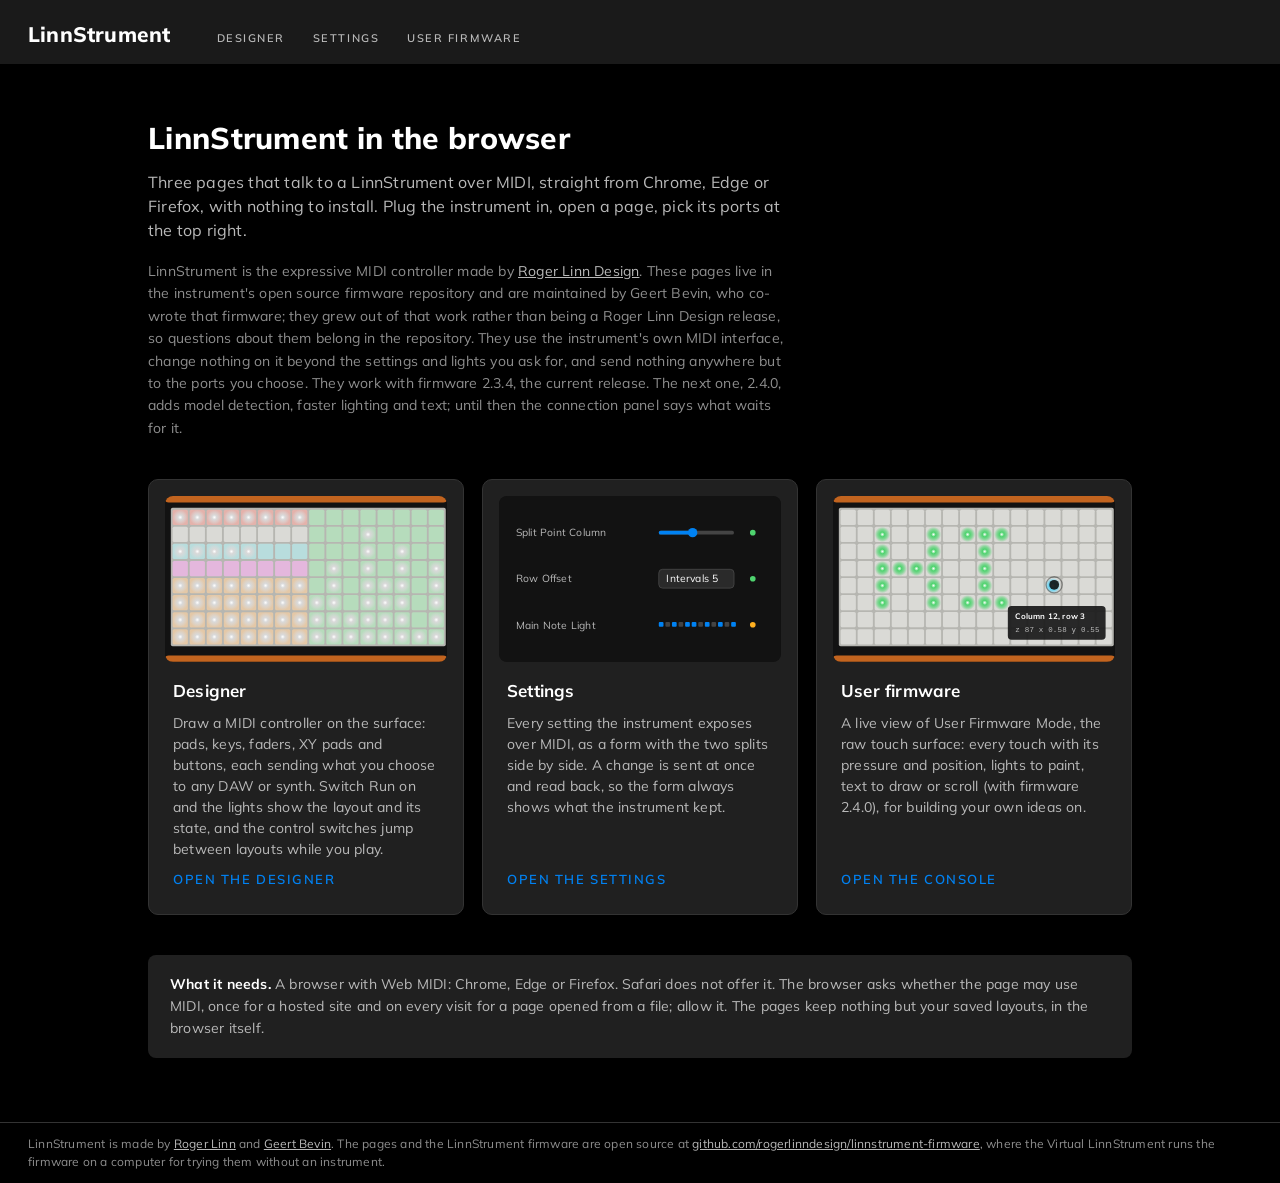
==== commit 12376d94: "Made the browser pages work on firmware 2.3.4 and on narrow screens, and added the DAW hints, the se" ====
--- a/examples/browser/index.html
+++ b/examples/browser/index.html
@@ -56,7 +56,7 @@
 <body>
 
 <header>
-  <h1 class="brand"><b>LinnStrument</b></h1>
+  <h1 class="brand"><a href="index.html" aria-current="page"><b>LinnStrument</b></a></h1>
   <nav class="pages" aria-label="Pages">
     <a href="surface_designer.html">Designer</a>
     <a href="settings_editor.html">Settings</a>
@@ -68,14 +68,14 @@
   <div class="lead">
     <h2>LinnStrument in the browser</h2>
     <p>Three pages that talk to a LinnStrument over MIDI, straight from Chrome, Edge or Firefox, with nothing to install. Plug the instrument in, open a page, pick its ports at the top right.</p>
-    <p class="about">LinnStrument is the expressive MIDI controller made by <a href="https://www.rogerlinndesign.com/linnstrument">Roger Linn Design</a>. These pages live in the instrument's open source firmware repository and are maintained by Geert Bevin, who co-wrote that firmware; they grew out of that work rather than being a Roger Linn Design release, so questions about them belong in the repository. They use the instrument's own MIDI interface, change nothing on it beyond the settings and lights you ask for, and send nothing anywhere but to the ports you choose. Full support needs LinnStrument firmware 2.4.0 or later; on an older firmware the connection panel says what is missing.</p>
+    <p class="about">LinnStrument is the expressive MIDI controller made by <a href="https://www.rogerlinndesign.com/linnstrument">Roger Linn Design</a>. These pages live in the instrument's open source firmware repository and are maintained by Geert Bevin, who co-wrote that firmware; they grew out of that work rather than being a Roger Linn Design release, so questions about them belong in the repository. They use the instrument's own MIDI interface, change nothing on it beyond the settings and lights you ask for, and send nothing anywhere but to the ports you choose. They work with firmware 2.3.4, the current release. The next one, 2.4.0, adds model detection, faster lighting and text; until then the connection panel says what waits for it.</p>
   </div>
 
   <div class="tools">
     <a class="tool" href="surface_designer.html">
       <div class="picture"><svg xmlns="http://www.w3.org/2000/svg" viewBox="0 0 300 176" width="300" height="176" role="img" aria-hidden="true"><defs><radialGradient id="dg"><stop offset="0" stop-color="#fff"/><stop offset=".3" stop-color="currentColor"/><stop offset=".65" stop-color="currentColor" stop-opacity=".55"/><stop offset="1" stop-color="currentColor" stop-opacity="0"/></radialGradient></defs><rect width="300" height="176" rx="5.7" fill="#121212"/><rect x="0" y="0" width="300" height="6.8" rx="4.1" fill="#c2641f"/><rect x="0" y="169.6" width="300" height="6.8" rx="4.1" fill="#c2641f"/><rect x="6.2" y="12.6" width="292.5" height="147.2" rx="1.9" fill="#b6b6b1"/><rect x="8.1" y="141.7" width="16.2" height="16.2" rx="1.6" fill="#e4c8a7"/><rect x="8.1" y="141.7" width="16.2" height="16.2" rx="1.6" fill="url(#dg)" color="#ff9a2e"/><rect x="26.3" y="141.7" width="16.2" height="16.2" rx="1.6" fill="#e4c8a7"/><rect x="26.3" y="141.7" width="16.2" height="16.2" rx="1.6" fill="url(#dg)" color="#ff9a2e"/><rect x="44.4" y="141.7" width="16.2" height="16.2" rx="1.6" fill="#e4c8a7"/><rect x="44.4" y="141.7" width="16.2" height="16.2" rx="1.6" fill="url(#dg)" color="#ff9a2e"/><rect x="62.6" y="141.7" width="16.2" height="16.2" rx="1.6" fill="#e4c8a7"/><rect x="62.6" y="141.7" width="16.2" height="16.2" rx="1.6" fill="url(#dg)" color="#ff9a2e"/><rect x="80.8" y="141.7" width="16.2" height="16.2" rx="1.6" fill="#e4c8a7"/><rect x="80.8" y="141.7" width="16.2" height="16.2" rx="1.6" fill="url(#dg)" color="#ff9a2e"/><rect x="98.9" y="141.7" width="16.2" height="16.2" rx="1.6" fill="#e4c8a7"/><rect x="98.9" y="141.7" width="16.2" height="16.2" rx="1.6" fill="url(#dg)" color="#ff9a2e"/><rect x="117.1" y="141.7" width="16.2" height="16.2" rx="1.6" fill="#e4c8a7"/><rect x="117.1" y="141.7" width="16.2" height="16.2" rx="1.6" fill="url(#dg)" color="#ff9a2e"/><rect x="135.2" y="141.7" width="16.2" height="16.2" rx="1.6" fill="#e4c8a7"/><rect x="135.2" y="141.7" width="16.2" height="16.2" rx="1.6" fill="url(#dg)" color="#ff9a2e"/><rect x="153.4" y="141.7" width="16.2" height="16.2" rx="1.6" fill="#b6dcbc"/><rect x="153.4" y="141.7" width="16.2" height="16.2" rx="1.6" fill="url(#dg)" color="#58e07a"/><rect x="171.6" y="141.7" width="16.2" height="16.2" rx="1.6" fill="#b6dcbc"/><rect x="171.6" y="141.7" width="16.2" height="16.2" rx="1.6" fill="url(#dg)" color="#58e07a"/><rect x="189.7" y="141.7" width="16.2" height="16.2" rx="1.6" fill="#b6dcbc"/><rect x="189.7" y="141.7" width="16.2" height="16.2" rx="1.6" fill="url(#dg)" color="#58e07a"/><rect x="207.9" y="141.7" width="16.2" height="16.2" rx="1.6" fill="#b6dcbc"/><rect x="207.9" y="141.7" width="16.2" height="16.2" rx="1.6" fill="url(#dg)" color="#58e07a"/><rect x="226.1" y="141.7" width="16.2" height="16.2" rx="1.6" fill="#b6dcbc"/><rect x="226.1" y="141.7" width="16.2" height="16.2" rx="1.6" fill="url(#dg)" color="#58e07a"/><rect x="244.2" y="141.7" width="16.2" height="16.2" rx="1.6" fill="#b6dcbc"/><rect x="244.2" y="141.7" width="16.2" height="16.2" rx="1.6" fill="url(#dg)" color="#58e07a"/><rect x="262.4" y="141.7" width="16.2" height="16.2" rx="1.6" fill="#b6dcbc"/><rect x="262.4" y="141.7" width="16.2" height="16.2" rx="1.6" fill="url(#dg)" color="#58e07a"/><rect x="280.5" y="141.7" width="16.2" height="16.2" rx="1.6" fill="#b6dcbc"/><rect x="280.5" y="141.7" width="16.2" height="16.2" rx="1.6" fill="url(#dg)" color="#58e07a"/><rect x="8.1" y="123.6" width="16.2" height="16.2" rx="1.6" fill="#e4c8a7"/><rect x="8.1" y="123.6" width="16.2" height="16.2" rx="1.6" fill="url(#dg)" color="#ff9a2e"/><rect x="26.3" y="123.6" width="16.2" height="16.2" rx="1.6" fill="#e4c8a7"/><rect x="26.3" y="123.6" width="16.2" height="16.2" rx="1.6" fill="url(#dg)" color="#ff9a2e"/><rect x="44.4" y="123.6" width="16.2" height="16.2" rx="1.6" fill="#e4c8a7"/><rect x="44.4" y="123.6" width="16.2" height="16.2" rx="1.6" fill="url(#dg)" color="#ff9a2e"/><rect x="62.6" y="123.6" width="16.2" height="16.2" rx="1.6" fill="#e4c8a7"/><rect x="62.6" y="123.6" width="16.2" height="16.2" rx="1.6" fill="url(#dg)" color="#ff9a2e"/><rect x="80.8" y="123.6" width="16.2" height="16.2" rx="1.6" fill="#e4c8a7"/><rect x="80.8" y="123.6" width="16.2" height="16.2" rx="1.6" fill="url(#dg)" color="#ff9a2e"/><rect x="98.9" y="123.6" width="16.2" height="16.2" rx="1.6" fill="#e4c8a7"/><rect x="98.9" y="123.6" width="16.2" height="16.2" rx="1.6" fill="url(#dg)" color="#ff9a2e"/><rect x="117.1" y="123.6" width="16.2" height="16.2" rx="1.6" fill="#e4c8a7"/><rect x="117.1" y="123.6" width="16.2" height="16.2" rx="1.6" fill="url(#dg)" color="#ff9a2e"/><rect x="135.2" y="123.6" width="16.2" height="16.2" rx="1.6" fill="#e4c8a7"/><rect x="135.2" y="123.6" width="16.2" height="16.2" rx="1.6" fill="url(#dg)" color="#ff9a2e"/><rect x="153.4" y="123.6" width="16.2" height="16.2" rx="1.6" fill="#b6dcbc"/><rect x="153.4" y="123.6" width="16.2" height="16.2" rx="1.6" fill="url(#dg)" color="#58e07a"/><rect x="171.6" y="123.6" width="16.2" height="16.2" rx="1.6" fill="#b6dcbc"/><rect x="171.6" y="123.6" width="16.2" height="16.2" rx="1.6" fill="url(#dg)" color="#58e07a"/><rect x="189.7" y="123.6" width="16.2" height="16.2" rx="1.6" fill="#b6dcbc"/><rect x="189.7" y="123.6" width="16.2" height="16.2" rx="1.6" fill="url(#dg)" color="#58e07a"/><rect x="207.9" y="123.6" width="16.2" height="16.2" rx="1.6" fill="#b6dcbc"/><rect x="207.9" y="123.6" width="16.2" height="16.2" rx="1.6" fill="url(#dg)" color="#58e07a"/><rect x="226.1" y="123.6" width="16.2" height="16.2" rx="1.6" fill="#b6dcbc"/><rect x="226.1" y="123.6" width="16.2" height="16.2" rx="1.6" fill="url(#dg)" color="#58e07a"/><rect x="244.2" y="123.6" width="16.2" height="16.2" rx="1.6" fill="#b6dcbc"/><rect x="244.2" y="123.6" width="16.2" height="16.2" rx="1.6" fill="url(#dg)" color="#58e07a"/><rect x="262.4" y="123.6" width="16.2" height="16.2" rx="1.6" fill="#b6dcbc"/><rect x="280.5" y="123.6" width="16.2" height="16.2" rx="1.6" fill="#b6dcbc"/><rect x="280.5" y="123.6" width="16.2" height="16.2" rx="1.6" fill="url(#dg)" color="#58e07a"/><rect x="8.1" y="105.4" width="16.2" height="16.2" rx="1.6" fill="#e4c8a7"/><rect x="8.1" y="105.4" width="16.2" height="16.2" rx="1.6" fill="url(#dg)" color="#ff9a2e"/><rect x="26.3" y="105.4" width="16.2" height="16.2" rx="1.6" fill="#e4c8a7"/><rect x="26.3" y="105.4" width="16.2" height="16.2" rx="1.6" fill="url(#dg)" color="#ff9a2e"/><rect x="44.4" y="105.4" width="16.2" height="16.2" rx="1.6" fill="#e4c8a7"/><rect x="44.4" y="105.4" width="16.2" height="16.2" rx="1.6" fill="url(#dg)" color="#ff9a2e"/><rect x="62.6" y="105.4" width="16.2" height="16.2" rx="1.6" fill="#e4c8a7"/><rect x="62.6" y="105.4" width="16.2" height="16.2" rx="1.6" fill="url(#dg)" color="#ff9a2e"/><rect x="80.8" y="105.4" width="16.2" height="16.2" rx="1.6" fill="#e4c8a7"/><rect x="80.8" y="105.4" width="16.2" height="16.2" rx="1.6" fill="url(#dg)" color="#ff9a2e"/><rect x="98.9" y="105.4" width="16.2" height="16.2" rx="1.6" fill="#e4c8a7"/><rect x="98.9" y="105.4" width="16.2" height="16.2" rx="1.6" fill="url(#dg)" color="#ff9a2e"/><rect x="117.1" y="105.4" width="16.2" height="16.2" rx="1.6" fill="#e4c8a7"/><rect x="117.1" y="105.4" width="16.2" height="16.2" rx="1.6" fill="url(#dg)" color="#ff9a2e"/><rect x="135.2" y="105.4" width="16.2" height="16.2" rx="1.6" fill="#e4c8a7"/><rect x="135.2" y="105.4" width="16.2" height="16.2" rx="1.6" fill="url(#dg)" color="#ff9a2e"/><rect x="153.4" y="105.4" width="16.2" height="16.2" rx="1.6" fill="#b6dcbc"/><rect x="153.4" y="105.4" width="16.2" height="16.2" rx="1.6" fill="url(#dg)" color="#58e07a"/><rect x="171.6" y="105.4" width="16.2" height="16.2" rx="1.6" fill="#b6dcbc"/><rect x="171.6" y="105.4" width="16.2" height="16.2" rx="1.6" fill="url(#dg)" color="#58e07a"/><rect x="189.7" y="105.4" width="16.2" height="16.2" rx="1.6" fill="#b6dcbc"/><rect x="207.9" y="105.4" width="16.2" height="16.2" rx="1.6" fill="#b6dcbc"/><rect x="207.9" y="105.4" width="16.2" height="16.2" rx="1.6" fill="url(#dg)" color="#58e07a"/><rect x="226.1" y="105.4" width="16.2" height="16.2" rx="1.6" fill="#b6dcbc"/><rect x="226.1" y="105.4" width="16.2" height="16.2" rx="1.6" fill="url(#dg)" color="#58e07a"/><rect x="244.2" y="105.4" width="16.2" height="16.2" rx="1.6" fill="#b6dcbc"/><rect x="244.2" y="105.4" width="16.2" height="16.2" rx="1.6" fill="url(#dg)" color="#58e07a"/><rect x="262.4" y="105.4" width="16.2" height="16.2" rx="1.6" fill="#b6dcbc"/><rect x="280.5" y="105.4" width="16.2" height="16.2" rx="1.6" fill="#b6dcbc"/><rect x="280.5" y="105.4" width="16.2" height="16.2" rx="1.6" fill="url(#dg)" color="#58e07a"/><rect x="8.1" y="87.2" width="16.2" height="16.2" rx="1.6" fill="#e4c8a7"/><rect x="8.1" y="87.2" width="16.2" height="16.2" rx="1.6" fill="url(#dg)" color="#ff9a2e"/><rect x="26.3" y="87.2" width="16.2" height="16.2" rx="1.6" fill="#e4c8a7"/><rect x="26.3" y="87.2" width="16.2" height="16.2" rx="1.6" fill="url(#dg)" color="#ff9a2e"/><rect x="44.4" y="87.2" width="16.2" height="16.2" rx="1.6" fill="#e4c8a7"/><rect x="44.4" y="87.2" width="16.2" height="16.2" rx="1.6" fill="url(#dg)" color="#ff9a2e"/><rect x="62.6" y="87.2" width="16.2" height="16.2" rx="1.6" fill="#e4c8a7"/><rect x="62.6" y="87.2" width="16.2" height="16.2" rx="1.6" fill="url(#dg)" color="#ff9a2e"/><rect x="80.8" y="87.2" width="16.2" height="16.2" rx="1.6" fill="#e4c8a7"/><rect x="80.8" y="87.2" width="16.2" height="16.2" rx="1.6" fill="url(#dg)" color="#ff9a2e"/><rect x="98.9" y="87.2" width="16.2" height="16.2" rx="1.6" fill="#e4c8a7"/><rect x="98.9" y="87.2" width="16.2" height="16.2" rx="1.6" fill="url(#dg)" color="#ff9a2e"/><rect x="117.1" y="87.2" width="16.2" height="16.2" rx="1.6" fill="#e4c8a7"/><rect x="117.1" y="87.2" width="16.2" height="16.2" rx="1.6" fill="url(#dg)" color="#ff9a2e"/><rect x="135.2" y="87.2" width="16.2" height="16.2" rx="1.6" fill="#e4c8a7"/><rect x="135.2" y="87.2" width="16.2" height="16.2" rx="1.6" fill="url(#dg)" color="#ff9a2e"/><rect x="153.4" y="87.2" width="16.2" height="16.2" rx="1.6" fill="#b6dcbc"/><rect x="171.6" y="87.2" width="16.2" height="16.2" rx="1.6" fill="#b6dcbc"/><rect x="171.6" y="87.2" width="16.2" height="16.2" rx="1.6" fill="url(#dg)" color="#58e07a"/><rect x="189.7" y="87.2" width="16.2" height="16.2" rx="1.6" fill="#b6dcbc"/><rect x="207.9" y="87.2" width="16.2" height="16.2" rx="1.6" fill="#b6dcbc"/><rect x="207.9" y="87.2" width="16.2" height="16.2" rx="1.6" fill="url(#dg)" color="#58e07a"/><rect x="226.1" y="87.2" width="16.2" height="16.2" rx="1.6" fill="#b6dcbc"/><rect x="226.1" y="87.2" width="16.2" height="16.2" rx="1.6" fill="url(#dg)" color="#58e07a"/><rect x="244.2" y="87.2" width="16.2" height="16.2" rx="1.6" fill="#b6dcbc"/><rect x="244.2" y="87.2" width="16.2" height="16.2" rx="1.6" fill="url(#dg)" color="#58e07a"/><rect x="262.4" y="87.2" width="16.2" height="16.2" rx="1.6" fill="#b6dcbc"/><rect x="280.5" y="87.2" width="16.2" height="16.2" rx="1.6" fill="#b6dcbc"/><rect x="280.5" y="87.2" width="16.2" height="16.2" rx="1.6" fill="url(#dg)" color="#58e07a"/><rect x="8.1" y="69.1" width="16.2" height="16.2" rx="1.6" fill="#e4b7dd"/><rect x="26.3" y="69.1" width="16.2" height="16.2" rx="1.6" fill="#e4b7dd"/><rect x="44.4" y="69.1" width="16.2" height="16.2" rx="1.6" fill="#e4b7dd"/><rect x="62.6" y="69.1" width="16.2" height="16.2" rx="1.6" fill="#e4b7dd"/><rect x="80.8" y="69.1" width="16.2" height="16.2" rx="1.6" fill="#e4b7dd"/><rect x="98.9" y="69.1" width="16.2" height="16.2" rx="1.6" fill="#e4b7dd"/><rect x="117.1" y="69.1" width="16.2" height="16.2" rx="1.6" fill="#e4b7dd"/><rect x="135.2" y="69.1" width="16.2" height="16.2" rx="1.6" fill="#e4b7dd"/><rect x="153.4" y="69.1" width="16.2" height="16.2" rx="1.6" fill="#b6dcbc"/><rect x="171.6" y="69.1" width="16.2" height="16.2" rx="1.6" fill="#b6dcbc"/><rect x="171.6" y="69.1" width="16.2" height="16.2" rx="1.6" fill="url(#dg)" color="#58e07a"/><rect x="189.7" y="69.1" width="16.2" height="16.2" rx="1.6" fill="#b6dcbc"/><rect x="207.9" y="69.1" width="16.2" height="16.2" rx="1.6" fill="#b6dcbc"/><rect x="207.9" y="69.1" width="16.2" height="16.2" rx="1.6" fill="url(#dg)" color="#58e07a"/><rect x="226.1" y="69.1" width="16.2" height="16.2" rx="1.6" fill="#b6dcbc"/><rect x="244.2" y="69.1" width="16.2" height="16.2" rx="1.6" fill="#b6dcbc"/><rect x="244.2" y="69.1" width="16.2" height="16.2" rx="1.6" fill="url(#dg)" color="#58e07a"/><rect x="262.4" y="69.1" width="16.2" height="16.2" rx="1.6" fill="#b6dcbc"/><rect x="280.5" y="69.1" width="16.2" height="16.2" rx="1.6" fill="#b6dcbc"/><rect x="280.5" y="69.1" width="16.2" height="16.2" rx="1.6" fill="url(#dg)" color="#58e07a"/><rect x="8.1" y="50.9" width="16.2" height="16.2" rx="1.6" fill="#b8dddd"/><rect x="8.1" y="50.9" width="16.2" height="16.2" rx="1.6" fill="url(#dg)" color="#5fe3f0"/><rect x="26.3" y="50.9" width="16.2" height="16.2" rx="1.6" fill="#b8dddd"/><rect x="26.3" y="50.9" width="16.2" height="16.2" rx="1.6" fill="url(#dg)" color="#5fe3f0"/><rect x="44.4" y="50.9" width="16.2" height="16.2" rx="1.6" fill="#b8dddd"/><rect x="44.4" y="50.9" width="16.2" height="16.2" rx="1.6" fill="url(#dg)" color="#5fe3f0"/><rect x="62.6" y="50.9" width="16.2" height="16.2" rx="1.6" fill="#b8dddd"/><rect x="62.6" y="50.9" width="16.2" height="16.2" rx="1.6" fill="url(#dg)" color="#5fe3f0"/><rect x="80.8" y="50.9" width="16.2" height="16.2" rx="1.6" fill="#b8dddd"/><rect x="80.8" y="50.9" width="16.2" height="16.2" rx="1.6" fill="url(#dg)" color="#5fe3f0"/><rect x="98.9" y="50.9" width="16.2" height="16.2" rx="1.6" fill="#b8dddd"/><rect x="117.1" y="50.9" width="16.2" height="16.2" rx="1.6" fill="#b8dddd"/><rect x="135.2" y="50.9" width="16.2" height="16.2" rx="1.6" fill="#b8dddd"/><rect x="153.4" y="50.9" width="16.2" height="16.2" rx="1.6" fill="#b6dcbc"/><rect x="171.6" y="50.9" width="16.2" height="16.2" rx="1.6" fill="#b6dcbc"/><rect x="189.7" y="50.9" width="16.2" height="16.2" rx="1.6" fill="#b6dcbc"/><rect x="207.9" y="50.9" width="16.2" height="16.2" rx="1.6" fill="#b6dcbc"/><rect x="207.9" y="50.9" width="16.2" height="16.2" rx="1.6" fill="url(#dg)" color="#58e07a"/><rect x="226.1" y="50.9" width="16.2" height="16.2" rx="1.6" fill="#b6dcbc"/><rect x="244.2" y="50.9" width="16.2" height="16.2" rx="1.6" fill="#b6dcbc"/><rect x="244.2" y="50.9" width="16.2" height="16.2" rx="1.6" fill="url(#dg)" color="#58e07a"/><rect x="262.4" y="50.9" width="16.2" height="16.2" rx="1.6" fill="#b6dcbc"/><rect x="280.5" y="50.9" width="16.2" height="16.2" rx="1.6" fill="#b6dcbc"/><rect x="8.1" y="32.8" width="16.2" height="16.2" rx="1.6" fill="#dadad6"/><rect x="26.3" y="32.8" width="16.2" height="16.2" rx="1.6" fill="#dadad6"/><rect x="44.4" y="32.8" width="16.2" height="16.2" rx="1.6" fill="#dadad6"/><rect x="62.6" y="32.8" width="16.2" height="16.2" rx="1.6" fill="#dadad6"/><rect x="80.8" y="32.8" width="16.2" height="16.2" rx="1.6" fill="#dadad6"/><rect x="98.9" y="32.8" width="16.2" height="16.2" rx="1.6" fill="#dadad6"/><rect x="117.1" y="32.8" width="16.2" height="16.2" rx="1.6" fill="#dadad6"/><rect x="135.2" y="32.8" width="16.2" height="16.2" rx="1.6" fill="#dadad6"/><rect x="153.4" y="32.8" width="16.2" height="16.2" rx="1.6" fill="#b6dcbc"/><rect x="171.6" y="32.8" width="16.2" height="16.2" rx="1.6" fill="#b6dcbc"/><rect x="189.7" y="32.8" width="16.2" height="16.2" rx="1.6" fill="#b6dcbc"/><rect x="207.9" y="32.8" width="16.2" height="16.2" rx="1.6" fill="#b6dcbc"/><rect x="207.9" y="32.8" width="16.2" height="16.2" rx="1.6" fill="url(#dg)" color="#58e07a"/><rect x="226.1" y="32.8" width="16.2" height="16.2" rx="1.6" fill="#b6dcbc"/><rect x="244.2" y="32.8" width="16.2" height="16.2" rx="1.6" fill="#b6dcbc"/><rect x="262.4" y="32.8" width="16.2" height="16.2" rx="1.6" fill="#b6dcbc"/><rect x="280.5" y="32.8" width="16.2" height="16.2" rx="1.6" fill="#b6dcbc"/><rect x="8.1" y="14.6" width="16.2" height="16.2" rx="1.6" fill="#e4b2ab"/><rect x="8.1" y="14.6" width="16.2" height="16.2" rx="1.6" fill="url(#dg)" color="#ff4a3d"/><rect x="26.3" y="14.6" width="16.2" height="16.2" rx="1.6" fill="#e4b2ab"/><rect x="26.3" y="14.6" width="16.2" height="16.2" rx="1.6" fill="url(#dg)" color="#ff4a3d"/><rect x="44.4" y="14.6" width="16.2" height="16.2" rx="1.6" fill="#e4b2ab"/><rect x="44.4" y="14.6" width="16.2" height="16.2" rx="1.6" fill="url(#dg)" color="#b8f04a"/><rect x="62.6" y="14.6" width="16.2" height="16.2" rx="1.6" fill="#e4b2ab"/><rect x="62.6" y="14.6" width="16.2" height="16.2" rx="1.6" fill="url(#dg)" color="#ff4a3d"/><rect x="80.8" y="14.6" width="16.2" height="16.2" rx="1.6" fill="#e4b2ab"/><rect x="80.8" y="14.6" width="16.2" height="16.2" rx="1.6" fill="url(#dg)" color="#ff4a3d"/><rect x="98.9" y="14.6" width="16.2" height="16.2" rx="1.6" fill="#e4b2ab"/><rect x="98.9" y="14.6" width="16.2" height="16.2" rx="1.6" fill="url(#dg)" color="#ff4a3d"/><rect x="117.1" y="14.6" width="16.2" height="16.2" rx="1.6" fill="#e4b2ab"/><rect x="117.1" y="14.6" width="16.2" height="16.2" rx="1.6" fill="url(#dg)" color="#ff4a3d"/><rect x="135.2" y="14.6" width="16.2" height="16.2" rx="1.6" fill="#e4b2ab"/><rect x="135.2" y="14.6" width="16.2" height="16.2" rx="1.6" fill="url(#dg)" color="#ff4a3d"/><rect x="153.4" y="14.6" width="16.2" height="16.2" rx="1.6" fill="#b6dcbc"/><rect x="171.6" y="14.6" width="16.2" height="16.2" rx="1.6" fill="#b6dcbc"/><rect x="189.7" y="14.6" width="16.2" height="16.2" rx="1.6" fill="#b6dcbc"/><rect x="207.9" y="14.6" width="16.2" height="16.2" rx="1.6" fill="#b6dcbc"/><rect x="226.1" y="14.6" width="16.2" height="16.2" rx="1.6" fill="#b6dcbc"/><rect x="244.2" y="14.6" width="16.2" height="16.2" rx="1.6" fill="#b6dcbc"/><rect x="262.4" y="14.6" width="16.2" height="16.2" rx="1.6" fill="#b6dcbc"/><rect x="280.5" y="14.6" width="16.2" height="16.2" rx="1.6" fill="#b6dcbc"/></svg></div>
       <h3>Designer</h3>
-      <p>Draw a MIDI controller on the surface: pads, keys, faders, XY pads and buttons, each sending what you choose to any DAW or synth. The lights show the layout and its state, and the control switches jump between layouts while you play.</p>
+      <p>Draw a MIDI controller on the surface: pads, keys, faders, XY pads and buttons, each sending what you choose to any DAW or synth. Switch Run on and the lights show the layout and its state, and the control switches jump between layouts while you play.</p>
       <span class="go">Open the designer</span>
     </a>
     <a class="tool" href="settings_editor.html">
@@ -87,13 +87,13 @@
     <a class="tool" href="user_firmware_console.html">
       <div class="picture"><svg xmlns="http://www.w3.org/2000/svg" viewBox="0 0 300 176" width="300" height="176" role="img" aria-hidden="true"><defs><radialGradient id="ug"><stop offset="0" stop-color="#fff"/><stop offset=".3" stop-color="#4fd36f"/><stop offset=".65" stop-color="#4fd36f" stop-opacity=".6"/><stop offset="1" stop-color="#4fd36f" stop-opacity="0"/></radialGradient><radialGradient id="ut"><stop offset="0" stop-color="#fff"/><stop offset=".3" stop-color="#3cd2ff"/><stop offset=".65" stop-color="#3cd2ff" stop-opacity=".6"/><stop offset="1" stop-color="#3cd2ff" stop-opacity="0"/></radialGradient></defs><rect width="300" height="176" rx="5.7" fill="#121212"/><rect x="0" y="0" width="300" height="6.8" rx="4.1" fill="#c2641f"/><rect x="0" y="169.6" width="300" height="6.8" rx="4.1" fill="#c2641f"/><rect x="6.2" y="12.6" width="292.5" height="147.2" rx="1.9" fill="#b6b6b1"/><rect x="8.1" y="141.7" width="16.2" height="16.2" rx="1.6" fill="#dadad6"/><rect x="26.2" y="141.7" width="16.2" height="16.2" rx="1.6" fill="#dadad6"/><rect x="44.4" y="141.7" width="16.2" height="16.2" rx="1.6" fill="#dadad6"/><rect x="62.5" y="141.7" width="16.2" height="16.2" rx="1.6" fill="#dadad6"/><rect x="80.7" y="141.7" width="16.2" height="16.2" rx="1.6" fill="#dadad6"/><rect x="98.8" y="141.7" width="16.2" height="16.2" rx="1.6" fill="#dadad6"/><rect x="117.0" y="141.7" width="16.2" height="16.2" rx="1.6" fill="#dadad6"/><rect x="135.1" y="141.7" width="16.2" height="16.2" rx="1.6" fill="#dadad6"/><rect x="153.3" y="141.7" width="16.2" height="16.2" rx="1.6" fill="#dadad6"/><rect x="171.4" y="141.7" width="16.2" height="16.2" rx="1.6" fill="#dadad6"/><rect x="189.6" y="141.7" width="16.2" height="16.2" rx="1.6" fill="#dadad6"/><rect x="207.7" y="141.7" width="16.2" height="16.2" rx="1.6" fill="#dadad6"/><rect x="225.9" y="141.7" width="16.2" height="16.2" rx="1.6" fill="#dadad6"/><rect x="244.0" y="141.7" width="16.2" height="16.2" rx="1.6" fill="#dadad6"/><rect x="262.2" y="141.7" width="16.2" height="16.2" rx="1.6" fill="#dadad6"/><rect x="280.4" y="141.7" width="16.2" height="16.2" rx="1.6" fill="#dadad6"/><rect x="8.1" y="123.5" width="16.2" height="16.2" rx="1.6" fill="#dadad6"/><rect x="26.2" y="123.5" width="16.2" height="16.2" rx="1.6" fill="#dadad6"/><rect x="44.4" y="123.5" width="16.2" height="16.2" rx="1.6" fill="#dadad6"/><rect x="62.5" y="123.5" width="16.2" height="16.2" rx="1.6" fill="#dadad6"/><rect x="80.7" y="123.5" width="16.2" height="16.2" rx="1.6" fill="#dadad6"/><rect x="98.8" y="123.5" width="16.2" height="16.2" rx="1.6" fill="#dadad6"/><rect x="117.0" y="123.5" width="16.2" height="16.2" rx="1.6" fill="#dadad6"/><rect x="135.1" y="123.5" width="16.2" height="16.2" rx="1.6" fill="#dadad6"/><rect x="153.3" y="123.5" width="16.2" height="16.2" rx="1.6" fill="#dadad6"/><rect x="171.4" y="123.5" width="16.2" height="16.2" rx="1.6" fill="#dadad6"/><rect x="189.6" y="123.5" width="16.2" height="16.2" rx="1.6" fill="#dadad6"/><rect x="207.7" y="123.5" width="16.2" height="16.2" rx="1.6" fill="#dadad6"/><rect x="225.9" y="123.5" width="16.2" height="16.2" rx="1.6" fill="#dadad6"/><rect x="244.0" y="123.5" width="16.2" height="16.2" rx="1.6" fill="#dadad6"/><rect x="262.2" y="123.5" width="16.2" height="16.2" rx="1.6" fill="#dadad6"/><rect x="280.4" y="123.5" width="16.2" height="16.2" rx="1.6" fill="#dadad6"/><rect x="8.1" y="105.4" width="16.2" height="16.2" rx="1.6" fill="#dadad6"/><rect x="26.2" y="105.4" width="16.2" height="16.2" rx="1.6" fill="#dadad6"/><rect x="44.4" y="105.4" width="16.2" height="16.2" rx="1.6" fill="#dadad6"/><rect x="44.4" y="105.4" width="16.2" height="16.2" rx="1.6" fill="url(#ug)"/><rect x="62.5" y="105.4" width="16.2" height="16.2" rx="1.6" fill="#dadad6"/><rect x="80.7" y="105.4" width="16.2" height="16.2" rx="1.6" fill="#dadad6"/><rect x="98.8" y="105.4" width="16.2" height="16.2" rx="1.6" fill="#dadad6"/><rect x="98.8" y="105.4" width="16.2" height="16.2" rx="1.6" fill="url(#ug)"/><rect x="117.0" y="105.4" width="16.2" height="16.2" rx="1.6" fill="#dadad6"/><rect x="135.1" y="105.4" width="16.2" height="16.2" rx="1.6" fill="#dadad6"/><rect x="135.1" y="105.4" width="16.2" height="16.2" rx="1.6" fill="url(#ug)"/><rect x="153.3" y="105.4" width="16.2" height="16.2" rx="1.6" fill="#dadad6"/><rect x="153.3" y="105.4" width="16.2" height="16.2" rx="1.6" fill="url(#ug)"/><rect x="171.4" y="105.4" width="16.2" height="16.2" rx="1.6" fill="#dadad6"/><rect x="171.4" y="105.4" width="16.2" height="16.2" rx="1.6" fill="url(#ug)"/><rect x="189.6" y="105.4" width="16.2" height="16.2" rx="1.6" fill="#dadad6"/><rect x="207.7" y="105.4" width="16.2" height="16.2" rx="1.6" fill="#dadad6"/><rect x="225.9" y="105.4" width="16.2" height="16.2" rx="1.6" fill="#dadad6"/><rect x="244.0" y="105.4" width="16.2" height="16.2" rx="1.6" fill="#dadad6"/><rect x="262.2" y="105.4" width="16.2" height="16.2" rx="1.6" fill="#dadad6"/><rect x="280.4" y="105.4" width="16.2" height="16.2" rx="1.6" fill="#dadad6"/><rect x="8.1" y="87.2" width="16.2" height="16.2" rx="1.6" fill="#dadad6"/><rect x="26.2" y="87.2" width="16.2" height="16.2" rx="1.6" fill="#dadad6"/><rect x="44.4" y="87.2" width="16.2" height="16.2" rx="1.6" fill="#dadad6"/><rect x="44.4" y="87.2" width="16.2" height="16.2" rx="1.6" fill="url(#ug)"/><rect x="62.5" y="87.2" width="16.2" height="16.2" rx="1.6" fill="#dadad6"/><rect x="80.7" y="87.2" width="16.2" height="16.2" rx="1.6" fill="#dadad6"/><rect x="98.8" y="87.2" width="16.2" height="16.2" rx="1.6" fill="#dadad6"/><rect x="98.8" y="87.2" width="16.2" height="16.2" rx="1.6" fill="url(#ug)"/><rect x="117.0" y="87.2" width="16.2" height="16.2" rx="1.6" fill="#dadad6"/><rect x="135.1" y="87.2" width="16.2" height="16.2" rx="1.6" fill="#dadad6"/><rect x="153.3" y="87.2" width="16.2" height="16.2" rx="1.6" fill="#dadad6"/><rect x="153.3" y="87.2" width="16.2" height="16.2" rx="1.6" fill="url(#ug)"/><rect x="171.4" y="87.2" width="16.2" height="16.2" rx="1.6" fill="#dadad6"/><rect x="189.6" y="87.2" width="16.2" height="16.2" rx="1.6" fill="#dadad6"/><rect x="207.7" y="87.2" width="16.2" height="16.2" rx="1.6" fill="#dadad6"/><rect x="225.9" y="87.2" width="16.2" height="16.2" rx="1.6" fill="#dadad6"/><rect x="244.0" y="87.2" width="16.2" height="16.2" rx="1.6" fill="#dadad6"/><rect x="262.2" y="87.2" width="16.2" height="16.2" rx="1.6" fill="#dadad6"/><rect x="280.4" y="87.2" width="16.2" height="16.2" rx="1.6" fill="#dadad6"/><rect x="8.1" y="69.1" width="16.2" height="16.2" rx="1.6" fill="#dadad6"/><rect x="26.2" y="69.1" width="16.2" height="16.2" rx="1.6" fill="#dadad6"/><rect x="44.4" y="69.1" width="16.2" height="16.2" rx="1.6" fill="#dadad6"/><rect x="44.4" y="69.1" width="16.2" height="16.2" rx="1.6" fill="url(#ug)"/><rect x="62.5" y="69.1" width="16.2" height="16.2" rx="1.6" fill="#dadad6"/><rect x="62.5" y="69.1" width="16.2" height="16.2" rx="1.6" fill="url(#ug)"/><rect x="80.7" y="69.1" width="16.2" height="16.2" rx="1.6" fill="#dadad6"/><rect x="80.7" y="69.1" width="16.2" height="16.2" rx="1.6" fill="url(#ug)"/><rect x="98.8" y="69.1" width="16.2" height="16.2" rx="1.6" fill="#dadad6"/><rect x="98.8" y="69.1" width="16.2" height="16.2" rx="1.6" fill="url(#ug)"/><rect x="117.0" y="69.1" width="16.2" height="16.2" rx="1.6" fill="#dadad6"/><rect x="135.1" y="69.1" width="16.2" height="16.2" rx="1.6" fill="#dadad6"/><rect x="153.3" y="69.1" width="16.2" height="16.2" rx="1.6" fill="#dadad6"/><rect x="153.3" y="69.1" width="16.2" height="16.2" rx="1.6" fill="url(#ug)"/><rect x="171.4" y="69.1" width="16.2" height="16.2" rx="1.6" fill="#dadad6"/><rect x="189.6" y="69.1" width="16.2" height="16.2" rx="1.6" fill="#dadad6"/><rect x="207.7" y="69.1" width="16.2" height="16.2" rx="1.6" fill="#dadad6"/><rect x="225.9" y="69.1" width="16.2" height="16.2" rx="1.6" fill="#dadad6"/><rect x="244.0" y="69.1" width="16.2" height="16.2" rx="1.6" fill="#dadad6"/><rect x="262.2" y="69.1" width="16.2" height="16.2" rx="1.6" fill="#dadad6"/><rect x="280.4" y="69.1" width="16.2" height="16.2" rx="1.6" fill="#dadad6"/><rect x="8.1" y="50.9" width="16.2" height="16.2" rx="1.6" fill="#dadad6"/><rect x="26.2" y="50.9" width="16.2" height="16.2" rx="1.6" fill="#dadad6"/><rect x="44.4" y="50.9" width="16.2" height="16.2" rx="1.6" fill="#dadad6"/><rect x="44.4" y="50.9" width="16.2" height="16.2" rx="1.6" fill="url(#ug)"/><rect x="62.5" y="50.9" width="16.2" height="16.2" rx="1.6" fill="#dadad6"/><rect x="80.7" y="50.9" width="16.2" height="16.2" rx="1.6" fill="#dadad6"/><rect x="98.8" y="50.9" width="16.2" height="16.2" rx="1.6" fill="#dadad6"/><rect x="98.8" y="50.9" width="16.2" height="16.2" rx="1.6" fill="url(#ug)"/><rect x="117.0" y="50.9" width="16.2" height="16.2" rx="1.6" fill="#dadad6"/><rect x="135.1" y="50.9" width="16.2" height="16.2" rx="1.6" fill="#dadad6"/><rect x="153.3" y="50.9" width="16.2" height="16.2" rx="1.6" fill="#dadad6"/><rect x="153.3" y="50.9" width="16.2" height="16.2" rx="1.6" fill="url(#ug)"/><rect x="171.4" y="50.9" width="16.2" height="16.2" rx="1.6" fill="#dadad6"/><rect x="189.6" y="50.9" width="16.2" height="16.2" rx="1.6" fill="#dadad6"/><rect x="207.7" y="50.9" width="16.2" height="16.2" rx="1.6" fill="#dadad6"/><rect x="225.9" y="50.9" width="16.2" height="16.2" rx="1.6" fill="#dadad6"/><rect x="244.0" y="50.9" width="16.2" height="16.2" rx="1.6" fill="#dadad6"/><rect x="262.2" y="50.9" width="16.2" height="16.2" rx="1.6" fill="#dadad6"/><rect x="280.4" y="50.9" width="16.2" height="16.2" rx="1.6" fill="#dadad6"/><rect x="8.1" y="32.8" width="16.2" height="16.2" rx="1.6" fill="#dadad6"/><rect x="26.2" y="32.8" width="16.2" height="16.2" rx="1.6" fill="#dadad6"/><rect x="44.4" y="32.8" width="16.2" height="16.2" rx="1.6" fill="#dadad6"/><rect x="44.4" y="32.8" width="16.2" height="16.2" rx="1.6" fill="url(#ug)"/><rect x="62.5" y="32.8" width="16.2" height="16.2" rx="1.6" fill="#dadad6"/><rect x="80.7" y="32.8" width="16.2" height="16.2" rx="1.6" fill="#dadad6"/><rect x="98.8" y="32.8" width="16.2" height="16.2" rx="1.6" fill="#dadad6"/><rect x="98.8" y="32.8" width="16.2" height="16.2" rx="1.6" fill="url(#ug)"/><rect x="117.0" y="32.8" width="16.2" height="16.2" rx="1.6" fill="#dadad6"/><rect x="135.1" y="32.8" width="16.2" height="16.2" rx="1.6" fill="#dadad6"/><rect x="135.1" y="32.8" width="16.2" height="16.2" rx="1.6" fill="url(#ug)"/><rect x="153.3" y="32.8" width="16.2" height="16.2" rx="1.6" fill="#dadad6"/><rect x="153.3" y="32.8" width="16.2" height="16.2" rx="1.6" fill="url(#ug)"/><rect x="171.4" y="32.8" width="16.2" height="16.2" rx="1.6" fill="#dadad6"/><rect x="171.4" y="32.8" width="16.2" height="16.2" rx="1.6" fill="url(#ug)"/><rect x="189.6" y="32.8" width="16.2" height="16.2" rx="1.6" fill="#dadad6"/><rect x="207.7" y="32.8" width="16.2" height="16.2" rx="1.6" fill="#dadad6"/><rect x="225.9" y="32.8" width="16.2" height="16.2" rx="1.6" fill="#dadad6"/><rect x="244.0" y="32.8" width="16.2" height="16.2" rx="1.6" fill="#dadad6"/><rect x="262.2" y="32.8" width="16.2" height="16.2" rx="1.6" fill="#dadad6"/><rect x="280.4" y="32.8" width="16.2" height="16.2" rx="1.6" fill="#dadad6"/><rect x="8.1" y="14.7" width="16.2" height="16.2" rx="1.6" fill="#dadad6"/><rect x="26.2" y="14.7" width="16.2" height="16.2" rx="1.6" fill="#dadad6"/><rect x="44.4" y="14.7" width="16.2" height="16.2" rx="1.6" fill="#dadad6"/><rect x="62.5" y="14.7" width="16.2" height="16.2" rx="1.6" fill="#dadad6"/><rect x="80.7" y="14.7" width="16.2" height="16.2" rx="1.6" fill="#dadad6"/><rect x="98.8" y="14.7" width="16.2" height="16.2" rx="1.6" fill="#dadad6"/><rect x="117.0" y="14.7" width="16.2" height="16.2" rx="1.6" fill="#dadad6"/><rect x="135.1" y="14.7" width="16.2" height="16.2" rx="1.6" fill="#dadad6"/><rect x="153.3" y="14.7" width="16.2" height="16.2" rx="1.6" fill="#dadad6"/><rect x="171.4" y="14.7" width="16.2" height="16.2" rx="1.6" fill="#dadad6"/><rect x="189.6" y="14.7" width="16.2" height="16.2" rx="1.6" fill="#dadad6"/><rect x="207.7" y="14.7" width="16.2" height="16.2" rx="1.6" fill="#dadad6"/><rect x="225.9" y="14.7" width="16.2" height="16.2" rx="1.6" fill="#dadad6"/><rect x="244.0" y="14.7" width="16.2" height="16.2" rx="1.6" fill="#dadad6"/><rect x="262.2" y="14.7" width="16.2" height="16.2" rx="1.6" fill="#dadad6"/><rect x="280.4" y="14.7" width="16.2" height="16.2" rx="1.6" fill="#dadad6"/><rect x="225.9" y="87.2" width="16.2" height="16.2" rx="1.6" fill="url(#ut)"/><circle cx="235.3" cy="94.5" r="5.2" fill="#111" fill-opacity=".9"/><circle cx="235.3" cy="94.5" r="8.6" fill="none" stroke="#111" stroke-opacity=".4" stroke-width="1.4"/><rect x="186" y="117" width="104" height="36" rx="4" fill="#1a1a1a" fill-opacity=".92"/><text x="194" y="131" font-family="Mulish, Helvetica, Arial, sans-serif" font-size="8.5" font-weight="700" fill="#fff">Column 12, row 3</text><text x="194" y="145" font-family="ui-monospace, Menlo, monospace" font-size="8" fill="#b9b9b9">z 87  x 0.58  y 0.55</text></svg></div>
       <h3>User firmware</h3>
-      <p>A live view of User Firmware Mode, the raw touch surface: every touch with its pressure and position, lights to paint, text to draw or scroll, for building your own ideas on.</p>
+      <p>A live view of User Firmware Mode, the raw touch surface: every touch with its pressure and position, lights to paint, text to draw or scroll (with firmware 2.4.0), for building your own ideas on.</p>
       <span class="go">Open the console</span>
     </a>
   </div>
 
   <div class="needs" id="needs">
-    <b>What it needs.</b> A browser with Web MIDI: Chrome, Edge or Firefox. Safari does not offer it. The browser asks once whether the page may use MIDI; allow it. The pages keep nothing but your saved layouts, in the browser itself.
+    <b>What it needs.</b> A browser with Web MIDI: Chrome, Edge or Firefox. Safari does not offer it. The browser asks whether the page may use MIDI, once for a hosted site and on every visit for a page opened from a file; allow it. The pages keep nothing but your saved layouts, in the browser itself.
   </div>
 </main>
 
--- a/examples/browser/linnstrument.css
+++ b/examples/browser/linnstrument.css
@@ -32,7 +32,7 @@
 .caps { text-transform: uppercase; letter-spacing: .14em; font-size: 11px; font-weight: 600; color: var(--muted); }
 .visually-hidden { position: absolute; width: 1px; height: 1px; overflow: hidden; clip: rect(0 0 0 0); white-space: nowrap; }
 
-header { display: flex; align-items: center; gap: 24px; padding: 0 28px; height: 64px; background: var(--bar); position: sticky; top: 0; z-index: 2; }
+header { display: flex; align-items: center; gap: 24px; padding: 0 28px; height: 64px; background: var(--bar); position: sticky; top: 0; z-index: 2; flex: none; }
 .brand { display: flex; align-items: baseline; gap: 14px; white-space: nowrap; margin: 0; font-weight: 400; }
 .brand b { font-size: 21px; font-weight: 800; color: var(--fg); letter-spacing: .01em; }
 /* the pages, as tabs the way the site's navigation bar does them: the current one white and
@@ -45,11 +45,13 @@
 .pages a[aria-current="page"] { color: var(--fg); border-bottom-color: var(--accent); }
 header .spacer { flex: 1; }
 /* a page's switch in the header, left of the connection: its name and a two-way choice */
-.toolbar-switch { display: flex; align-items: center; gap: 12px; margin-right: 14px; }
+.toolbar-switch { display: flex; align-items: center; gap: 12px; margin-right: 14px; flex: none; white-space: nowrap; }
 .toolbar-switch .segmented button { padding: 6px 14px; font-size: 13px; }
 /* the connection, top right: a dot and a label that open the panel with the ports */
 .connection { display: flex; align-items: center; gap: 9px; border: 1px solid transparent; border-radius: 4px; padding: 7px 12px; color: var(--muted);
-              font-size: 13px; font-weight: 600; white-space: nowrap; }
+              font-size: 13px; font-weight: 600; white-space: nowrap; min-width: 0; }
+/* a long port name ends in an ellipsis rather than pushing the page sideways; the panel has it whole */
+.connection .label { overflow: hidden; text-overflow: ellipsis; max-width: 260px; }
 .connection:hover, .connection[aria-expanded="true"] { border-color: var(--line-2); color: var(--fg); }
 .connection .dot { width: 8px; height: 8px; border-radius: 50%; background: var(--bad); box-shadow: 0 0 8px var(--bad); flex: none; }
 .connection.ready .dot { background: var(--warn); box-shadow: 0 0 8px var(--warn); }
@@ -57,7 +59,9 @@
 /* something in the panel wants a look: not calibrated, or a warning the page put there */
 .connection .flag { width: 7px; height: 7px; border-radius: 50%; background: var(--warn); flex: none; }
 .brand a { color: inherit; text-decoration: none; }
+/* on a short window the panel scrolls inside itself instead of running off the bottom */
 .connection-panel { position: absolute; top: 64px; right: 20px; width: 330px; max-width: calc(100vw - 32px); padding: 20px 24px 22px; z-index: 5;
+                    max-height: calc(100vh - 80px); overflow-y: auto; overscroll-behavior: contain;
                     background: var(--panel); border: 1px solid var(--line-2); border-radius: 8px; box-shadow: 0 18px 50px rgba(0, 0, 0, .6); }
 .connection-panel .ports { margin-top: 14px; }
 .connection-panel .hint { margin-top: 6px; }
@@ -118,15 +122,25 @@
 @media (prefers-reduced-motion: reduce) {
   button { transition: none; }
 }
+/* between the one-column layout and a wide window the header is the tightest */
+@media (max-width: 1100px) {
+  header { gap: 16px; }
+  .pages a { padding: 14px 10px 0; }
+  .toolbar-switch { margin-right: 4px; }
+}
 @media (max-width: 960px) {
+  html, body { height: auto; }
   header { height: 56px; padding: 0 16px; gap: 12px; }
   header { flex-wrap: wrap; height: auto; min-height: 56px; padding: 6px 16px; row-gap: 0; }
   .pages { order: 3; flex-basis: 100%; height: 40px; overflow-x: auto; margin-left: -4px; }
-  .connection-panel { top: 100%; right: 8px; }
+  .connection-panel { top: 100%; right: 8px; max-height: calc(100vh - 130px); }
   .connection .label { position: absolute; width: 1px; height: 1px; overflow: hidden; clip: rect(0 0 0 0); white-space: nowrap; }
-  .toolbar-switch .caps { display: none; }
+  .toolbar-switch { gap: 8px; margin-right: 4px; }
   .brand b { font-size: 18px; }
   .pages { margin-left: 0; }
   .pages a { padding: 0 10px; }
   footer { padding: 10px 16px; }
 }
+@media (max-width: 360px) {
+  .pages a { padding: 0 8px; letter-spacing: .1em; }
+}
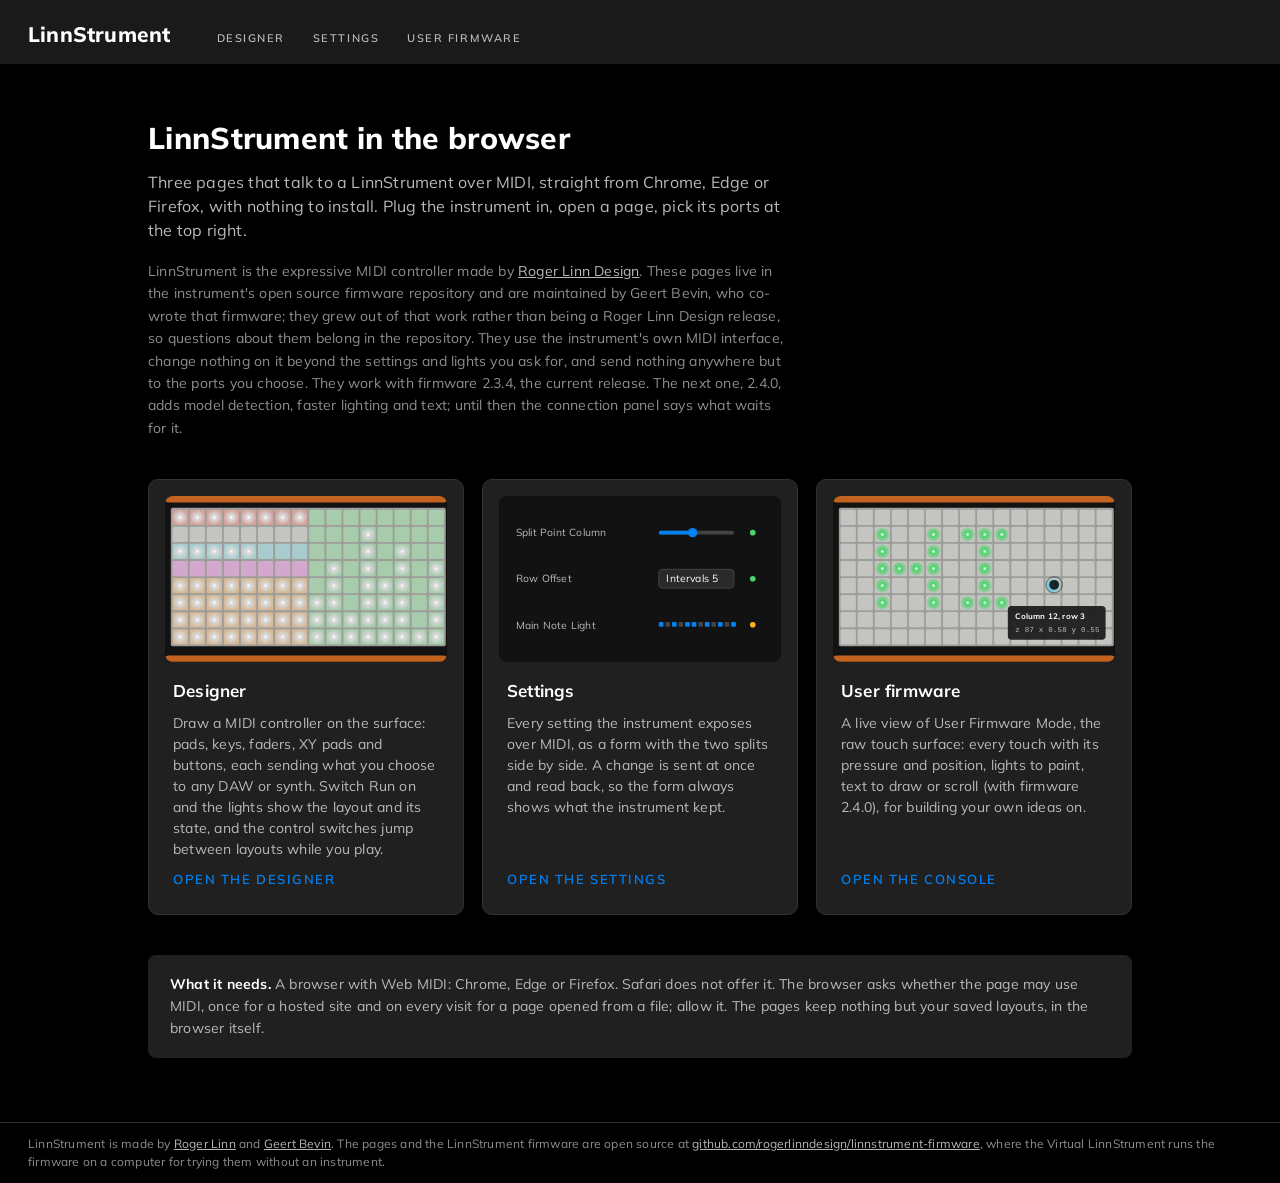
==== commit 3a4a5409: "Gave the browser pages the Virtual LinnStrument's pad and ridge colours" ====
--- a/examples/browser/index.html
+++ b/examples/browser/index.html
@@ -20,7 +20,7 @@
 <meta name="viewport" content="width=device-width, initial-scale=1">
 <meta name="description" content="LinnStrument in the browser: design a MIDI controller on its surface, edit every setting, and explore User Firmware Mode, over Web MIDI.">
 <meta name="theme-color" content="#1a1a1a">
-<link rel="icon" href="data:image/svg+xml,%3Csvg xmlns='http://www.w3.org/2000/svg' viewBox='0 0 32 32'%3E%3Crect width='32' height='32' rx='6' fill='%23121212'/%3E%3Crect x='3' y='3' width='26' height='3' rx='1' fill='%23c2641f'/%3E%3Crect x='3' y='26' width='26' height='3' rx='1' fill='%23c2641f'/%3E%3Cg fill='%23dadad6'%3E%3Crect x='5' y='9' width='5' height='5' rx='1'/%3E%3Crect x='12' y='9' width='5' height='5' rx='1'/%3E%3Crect x='19' y='9' width='5' height='5' rx='1'/%3E%3Crect x='5' y='16' width='5' height='5' rx='1'/%3E%3Crect x='12' y='16' width='5' height='5' rx='1' fill='%2358e07a'/%3E%3Crect x='19' y='16' width='5' height='5' rx='1'/%3E%3C/g%3E%3C/svg%3E">
+<link rel="icon" href="data:image/svg+xml,%3Csvg xmlns='http://www.w3.org/2000/svg' viewBox='0 0 32 32'%3E%3Crect width='32' height='32' rx='6' fill='%23121212'/%3E%3Crect x='3' y='3' width='26' height='3' rx='1' fill='%23c2641f'/%3E%3Crect x='3' y='26' width='26' height='3' rx='1' fill='%23c2641f'/%3E%3Cg fill='%23c4c4c0'%3E%3Crect x='5' y='9' width='5' height='5' rx='1'/%3E%3Crect x='12' y='9' width='5' height='5' rx='1'/%3E%3Crect x='19' y='9' width='5' height='5' rx='1'/%3E%3Crect x='5' y='16' width='5' height='5' rx='1'/%3E%3Crect x='12' y='16' width='5' height='5' rx='1' fill='%2358e07a'/%3E%3Crect x='19' y='16' width='5' height='5' rx='1'/%3E%3C/g%3E%3C/svg%3E">
 <title>LinnStrument in the Browser</title>
 <link rel="preconnect" href="https://fonts.googleapis.com">
 <link rel="preconnect" href="https://fonts.gstatic.com" crossorigin>
@@ -73,7 +73,7 @@
 
   <div class="tools">
     <a class="tool" href="surface_designer.html">
-      <div class="picture"><svg xmlns="http://www.w3.org/2000/svg" viewBox="0 0 300 176" width="300" height="176" role="img" aria-hidden="true"><defs><radialGradient id="dg"><stop offset="0" stop-color="#fff"/><stop offset=".3" stop-color="currentColor"/><stop offset=".65" stop-color="currentColor" stop-opacity=".55"/><stop offset="1" stop-color="currentColor" stop-opacity="0"/></radialGradient></defs><rect width="300" height="176" rx="5.7" fill="#121212"/><rect x="0" y="0" width="300" height="6.8" rx="4.1" fill="#c2641f"/><rect x="0" y="169.6" width="300" height="6.8" rx="4.1" fill="#c2641f"/><rect x="6.2" y="12.6" width="292.5" height="147.2" rx="1.9" fill="#b6b6b1"/><rect x="8.1" y="141.7" width="16.2" height="16.2" rx="1.6" fill="#e4c8a7"/><rect x="8.1" y="141.7" width="16.2" height="16.2" rx="1.6" fill="url(#dg)" color="#ff9a2e"/><rect x="26.3" y="141.7" width="16.2" height="16.2" rx="1.6" fill="#e4c8a7"/><rect x="26.3" y="141.7" width="16.2" height="16.2" rx="1.6" fill="url(#dg)" color="#ff9a2e"/><rect x="44.4" y="141.7" width="16.2" height="16.2" rx="1.6" fill="#e4c8a7"/><rect x="44.4" y="141.7" width="16.2" height="16.2" rx="1.6" fill="url(#dg)" color="#ff9a2e"/><rect x="62.6" y="141.7" width="16.2" height="16.2" rx="1.6" fill="#e4c8a7"/><rect x="62.6" y="141.7" width="16.2" height="16.2" rx="1.6" fill="url(#dg)" color="#ff9a2e"/><rect x="80.8" y="141.7" width="16.2" height="16.2" rx="1.6" fill="#e4c8a7"/><rect x="80.8" y="141.7" width="16.2" height="16.2" rx="1.6" fill="url(#dg)" color="#ff9a2e"/><rect x="98.9" y="141.7" width="16.2" height="16.2" rx="1.6" fill="#e4c8a7"/><rect x="98.9" y="141.7" width="16.2" height="16.2" rx="1.6" fill="url(#dg)" color="#ff9a2e"/><rect x="117.1" y="141.7" width="16.2" height="16.2" rx="1.6" fill="#e4c8a7"/><rect x="117.1" y="141.7" width="16.2" height="16.2" rx="1.6" fill="url(#dg)" color="#ff9a2e"/><rect x="135.2" y="141.7" width="16.2" height="16.2" rx="1.6" fill="#e4c8a7"/><rect x="135.2" y="141.7" width="16.2" height="16.2" rx="1.6" fill="url(#dg)" color="#ff9a2e"/><rect x="153.4" y="141.7" width="16.2" height="16.2" rx="1.6" fill="#b6dcbc"/><rect x="153.4" y="141.7" width="16.2" height="16.2" rx="1.6" fill="url(#dg)" color="#58e07a"/><rect x="171.6" y="141.7" width="16.2" height="16.2" rx="1.6" fill="#b6dcbc"/><rect x="171.6" y="141.7" width="16.2" height="16.2" rx="1.6" fill="url(#dg)" color="#58e07a"/><rect x="189.7" y="141.7" width="16.2" height="16.2" rx="1.6" fill="#b6dcbc"/><rect x="189.7" y="141.7" width="16.2" height="16.2" rx="1.6" fill="url(#dg)" color="#58e07a"/><rect x="207.9" y="141.7" width="16.2" height="16.2" rx="1.6" fill="#b6dcbc"/><rect x="207.9" y="141.7" width="16.2" height="16.2" rx="1.6" fill="url(#dg)" color="#58e07a"/><rect x="226.1" y="141.7" width="16.2" height="16.2" rx="1.6" fill="#b6dcbc"/><rect x="226.1" y="141.7" width="16.2" height="16.2" rx="1.6" fill="url(#dg)" color="#58e07a"/><rect x="244.2" y="141.7" width="16.2" height="16.2" rx="1.6" fill="#b6dcbc"/><rect x="244.2" y="141.7" width="16.2" height="16.2" rx="1.6" fill="url(#dg)" color="#58e07a"/><rect x="262.4" y="141.7" width="16.2" height="16.2" rx="1.6" fill="#b6dcbc"/><rect x="262.4" y="141.7" width="16.2" height="16.2" rx="1.6" fill="url(#dg)" color="#58e07a"/><rect x="280.5" y="141.7" width="16.2" height="16.2" rx="1.6" fill="#b6dcbc"/><rect x="280.5" y="141.7" width="16.2" height="16.2" rx="1.6" fill="url(#dg)" color="#58e07a"/><rect x="8.1" y="123.6" width="16.2" height="16.2" rx="1.6" fill="#e4c8a7"/><rect x="8.1" y="123.6" width="16.2" height="16.2" rx="1.6" fill="url(#dg)" color="#ff9a2e"/><rect x="26.3" y="123.6" width="16.2" height="16.2" rx="1.6" fill="#e4c8a7"/><rect x="26.3" y="123.6" width="16.2" height="16.2" rx="1.6" fill="url(#dg)" color="#ff9a2e"/><rect x="44.4" y="123.6" width="16.2" height="16.2" rx="1.6" fill="#e4c8a7"/><rect x="44.4" y="123.6" width="16.2" height="16.2" rx="1.6" fill="url(#dg)" color="#ff9a2e"/><rect x="62.6" y="123.6" width="16.2" height="16.2" rx="1.6" fill="#e4c8a7"/><rect x="62.6" y="123.6" width="16.2" height="16.2" rx="1.6" fill="url(#dg)" color="#ff9a2e"/><rect x="80.8" y="123.6" width="16.2" height="16.2" rx="1.6" fill="#e4c8a7"/><rect x="80.8" y="123.6" width="16.2" height="16.2" rx="1.6" fill="url(#dg)" color="#ff9a2e"/><rect x="98.9" y="123.6" width="16.2" height="16.2" rx="1.6" fill="#e4c8a7"/><rect x="98.9" y="123.6" width="16.2" height="16.2" rx="1.6" fill="url(#dg)" color="#ff9a2e"/><rect x="117.1" y="123.6" width="16.2" height="16.2" rx="1.6" fill="#e4c8a7"/><rect x="117.1" y="123.6" width="16.2" height="16.2" rx="1.6" fill="url(#dg)" color="#ff9a2e"/><rect x="135.2" y="123.6" width="16.2" height="16.2" rx="1.6" fill="#e4c8a7"/><rect x="135.2" y="123.6" width="16.2" height="16.2" rx="1.6" fill="url(#dg)" color="#ff9a2e"/><rect x="153.4" y="123.6" width="16.2" height="16.2" rx="1.6" fill="#b6dcbc"/><rect x="153.4" y="123.6" width="16.2" height="16.2" rx="1.6" fill="url(#dg)" color="#58e07a"/><rect x="171.6" y="123.6" width="16.2" height="16.2" rx="1.6" fill="#b6dcbc"/><rect x="171.6" y="123.6" width="16.2" height="16.2" rx="1.6" fill="url(#dg)" color="#58e07a"/><rect x="189.7" y="123.6" width="16.2" height="16.2" rx="1.6" fill="#b6dcbc"/><rect x="189.7" y="123.6" width="16.2" height="16.2" rx="1.6" fill="url(#dg)" color="#58e07a"/><rect x="207.9" y="123.6" width="16.2" height="16.2" rx="1.6" fill="#b6dcbc"/><rect x="207.9" y="123.6" width="16.2" height="16.2" rx="1.6" fill="url(#dg)" color="#58e07a"/><rect x="226.1" y="123.6" width="16.2" height="16.2" rx="1.6" fill="#b6dcbc"/><rect x="226.1" y="123.6" width="16.2" height="16.2" rx="1.6" fill="url(#dg)" color="#58e07a"/><rect x="244.2" y="123.6" width="16.2" height="16.2" rx="1.6" fill="#b6dcbc"/><rect x="244.2" y="123.6" width="16.2" height="16.2" rx="1.6" fill="url(#dg)" color="#58e07a"/><rect x="262.4" y="123.6" width="16.2" height="16.2" rx="1.6" fill="#b6dcbc"/><rect x="280.5" y="123.6" width="16.2" height="16.2" rx="1.6" fill="#b6dcbc"/><rect x="280.5" y="123.6" width="16.2" height="16.2" rx="1.6" fill="url(#dg)" color="#58e07a"/><rect x="8.1" y="105.4" width="16.2" height="16.2" rx="1.6" fill="#e4c8a7"/><rect x="8.1" y="105.4" width="16.2" height="16.2" rx="1.6" fill="url(#dg)" color="#ff9a2e"/><rect x="26.3" y="105.4" width="16.2" height="16.2" rx="1.6" fill="#e4c8a7"/><rect x="26.3" y="105.4" width="16.2" height="16.2" rx="1.6" fill="url(#dg)" color="#ff9a2e"/><rect x="44.4" y="105.4" width="16.2" height="16.2" rx="1.6" fill="#e4c8a7"/><rect x="44.4" y="105.4" width="16.2" height="16.2" rx="1.6" fill="url(#dg)" color="#ff9a2e"/><rect x="62.6" y="105.4" width="16.2" height="16.2" rx="1.6" fill="#e4c8a7"/><rect x="62.6" y="105.4" width="16.2" height="16.2" rx="1.6" fill="url(#dg)" color="#ff9a2e"/><rect x="80.8" y="105.4" width="16.2" height="16.2" rx="1.6" fill="#e4c8a7"/><rect x="80.8" y="105.4" width="16.2" height="16.2" rx="1.6" fill="url(#dg)" color="#ff9a2e"/><rect x="98.9" y="105.4" width="16.2" height="16.2" rx="1.6" fill="#e4c8a7"/><rect x="98.9" y="105.4" width="16.2" height="16.2" rx="1.6" fill="url(#dg)" color="#ff9a2e"/><rect x="117.1" y="105.4" width="16.2" height="16.2" rx="1.6" fill="#e4c8a7"/><rect x="117.1" y="105.4" width="16.2" height="16.2" rx="1.6" fill="url(#dg)" color="#ff9a2e"/><rect x="135.2" y="105.4" width="16.2" height="16.2" rx="1.6" fill="#e4c8a7"/><rect x="135.2" y="105.4" width="16.2" height="16.2" rx="1.6" fill="url(#dg)" color="#ff9a2e"/><rect x="153.4" y="105.4" width="16.2" height="16.2" rx="1.6" fill="#b6dcbc"/><rect x="153.4" y="105.4" width="16.2" height="16.2" rx="1.6" fill="url(#dg)" color="#58e07a"/><rect x="171.6" y="105.4" width="16.2" height="16.2" rx="1.6" fill="#b6dcbc"/><rect x="171.6" y="105.4" width="16.2" height="16.2" rx="1.6" fill="url(#dg)" color="#58e07a"/><rect x="189.7" y="105.4" width="16.2" height="16.2" rx="1.6" fill="#b6dcbc"/><rect x="207.9" y="105.4" width="16.2" height="16.2" rx="1.6" fill="#b6dcbc"/><rect x="207.9" y="105.4" width="16.2" height="16.2" rx="1.6" fill="url(#dg)" color="#58e07a"/><rect x="226.1" y="105.4" width="16.2" height="16.2" rx="1.6" fill="#b6dcbc"/><rect x="226.1" y="105.4" width="16.2" height="16.2" rx="1.6" fill="url(#dg)" color="#58e07a"/><rect x="244.2" y="105.4" width="16.2" height="16.2" rx="1.6" fill="#b6dcbc"/><rect x="244.2" y="105.4" width="16.2" height="16.2" rx="1.6" fill="url(#dg)" color="#58e07a"/><rect x="262.4" y="105.4" width="16.2" height="16.2" rx="1.6" fill="#b6dcbc"/><rect x="280.5" y="105.4" width="16.2" height="16.2" rx="1.6" fill="#b6dcbc"/><rect x="280.5" y="105.4" width="16.2" height="16.2" rx="1.6" fill="url(#dg)" color="#58e07a"/><rect x="8.1" y="87.2" width="16.2" height="16.2" rx="1.6" fill="#e4c8a7"/><rect x="8.1" y="87.2" width="16.2" height="16.2" rx="1.6" fill="url(#dg)" color="#ff9a2e"/><rect x="26.3" y="87.2" width="16.2" height="16.2" rx="1.6" fill="#e4c8a7"/><rect x="26.3" y="87.2" width="16.2" height="16.2" rx="1.6" fill="url(#dg)" color="#ff9a2e"/><rect x="44.4" y="87.2" width="16.2" height="16.2" rx="1.6" fill="#e4c8a7"/><rect x="44.4" y="87.2" width="16.2" height="16.2" rx="1.6" fill="url(#dg)" color="#ff9a2e"/><rect x="62.6" y="87.2" width="16.2" height="16.2" rx="1.6" fill="#e4c8a7"/><rect x="62.6" y="87.2" width="16.2" height="16.2" rx="1.6" fill="url(#dg)" color="#ff9a2e"/><rect x="80.8" y="87.2" width="16.2" height="16.2" rx="1.6" fill="#e4c8a7"/><rect x="80.8" y="87.2" width="16.2" height="16.2" rx="1.6" fill="url(#dg)" color="#ff9a2e"/><rect x="98.9" y="87.2" width="16.2" height="16.2" rx="1.6" fill="#e4c8a7"/><rect x="98.9" y="87.2" width="16.2" height="16.2" rx="1.6" fill="url(#dg)" color="#ff9a2e"/><rect x="117.1" y="87.2" width="16.2" height="16.2" rx="1.6" fill="#e4c8a7"/><rect x="117.1" y="87.2" width="16.2" height="16.2" rx="1.6" fill="url(#dg)" color="#ff9a2e"/><rect x="135.2" y="87.2" width="16.2" height="16.2" rx="1.6" fill="#e4c8a7"/><rect x="135.2" y="87.2" width="16.2" height="16.2" rx="1.6" fill="url(#dg)" color="#ff9a2e"/><rect x="153.4" y="87.2" width="16.2" height="16.2" rx="1.6" fill="#b6dcbc"/><rect x="171.6" y="87.2" width="16.2" height="16.2" rx="1.6" fill="#b6dcbc"/><rect x="171.6" y="87.2" width="16.2" height="16.2" rx="1.6" fill="url(#dg)" color="#58e07a"/><rect x="189.7" y="87.2" width="16.2" height="16.2" rx="1.6" fill="#b6dcbc"/><rect x="207.9" y="87.2" width="16.2" height="16.2" rx="1.6" fill="#b6dcbc"/><rect x="207.9" y="87.2" width="16.2" height="16.2" rx="1.6" fill="url(#dg)" color="#58e07a"/><rect x="226.1" y="87.2" width="16.2" height="16.2" rx="1.6" fill="#b6dcbc"/><rect x="226.1" y="87.2" width="16.2" height="16.2" rx="1.6" fill="url(#dg)" color="#58e07a"/><rect x="244.2" y="87.2" width="16.2" height="16.2" rx="1.6" fill="#b6dcbc"/><rect x="244.2" y="87.2" width="16.2" height="16.2" rx="1.6" fill="url(#dg)" color="#58e07a"/><rect x="262.4" y="87.2" width="16.2" height="16.2" rx="1.6" fill="#b6dcbc"/><rect x="280.5" y="87.2" width="16.2" height="16.2" rx="1.6" fill="#b6dcbc"/><rect x="280.5" y="87.2" width="16.2" height="16.2" rx="1.6" fill="url(#dg)" color="#58e07a"/><rect x="8.1" y="69.1" width="16.2" height="16.2" rx="1.6" fill="#e4b7dd"/><rect x="26.3" y="69.1" width="16.2" height="16.2" rx="1.6" fill="#e4b7dd"/><rect x="44.4" y="69.1" width="16.2" height="16.2" rx="1.6" fill="#e4b7dd"/><rect x="62.6" y="69.1" width="16.2" height="16.2" rx="1.6" fill="#e4b7dd"/><rect x="80.8" y="69.1" width="16.2" height="16.2" rx="1.6" fill="#e4b7dd"/><rect x="98.9" y="69.1" width="16.2" height="16.2" rx="1.6" fill="#e4b7dd"/><rect x="117.1" y="69.1" width="16.2" height="16.2" rx="1.6" fill="#e4b7dd"/><rect x="135.2" y="69.1" width="16.2" height="16.2" rx="1.6" fill="#e4b7dd"/><rect x="153.4" y="69.1" width="16.2" height="16.2" rx="1.6" fill="#b6dcbc"/><rect x="171.6" y="69.1" width="16.2" height="16.2" rx="1.6" fill="#b6dcbc"/><rect x="171.6" y="69.1" width="16.2" height="16.2" rx="1.6" fill="url(#dg)" color="#58e07a"/><rect x="189.7" y="69.1" width="16.2" height="16.2" rx="1.6" fill="#b6dcbc"/><rect x="207.9" y="69.1" width="16.2" height="16.2" rx="1.6" fill="#b6dcbc"/><rect x="207.9" y="69.1" width="16.2" height="16.2" rx="1.6" fill="url(#dg)" color="#58e07a"/><rect x="226.1" y="69.1" width="16.2" height="16.2" rx="1.6" fill="#b6dcbc"/><rect x="244.2" y="69.1" width="16.2" height="16.2" rx="1.6" fill="#b6dcbc"/><rect x="244.2" y="69.1" width="16.2" height="16.2" rx="1.6" fill="url(#dg)" color="#58e07a"/><rect x="262.4" y="69.1" width="16.2" height="16.2" rx="1.6" fill="#b6dcbc"/><rect x="280.5" y="69.1" width="16.2" height="16.2" rx="1.6" fill="#b6dcbc"/><rect x="280.5" y="69.1" width="16.2" height="16.2" rx="1.6" fill="url(#dg)" color="#58e07a"/><rect x="8.1" y="50.9" width="16.2" height="16.2" rx="1.6" fill="#b8dddd"/><rect x="8.1" y="50.9" width="16.2" height="16.2" rx="1.6" fill="url(#dg)" color="#5fe3f0"/><rect x="26.3" y="50.9" width="16.2" height="16.2" rx="1.6" fill="#b8dddd"/><rect x="26.3" y="50.9" width="16.2" height="16.2" rx="1.6" fill="url(#dg)" color="#5fe3f0"/><rect x="44.4" y="50.9" width="16.2" height="16.2" rx="1.6" fill="#b8dddd"/><rect x="44.4" y="50.9" width="16.2" height="16.2" rx="1.6" fill="url(#dg)" color="#5fe3f0"/><rect x="62.6" y="50.9" width="16.2" height="16.2" rx="1.6" fill="#b8dddd"/><rect x="62.6" y="50.9" width="16.2" height="16.2" rx="1.6" fill="url(#dg)" color="#5fe3f0"/><rect x="80.8" y="50.9" width="16.2" height="16.2" rx="1.6" fill="#b8dddd"/><rect x="80.8" y="50.9" width="16.2" height="16.2" rx="1.6" fill="url(#dg)" color="#5fe3f0"/><rect x="98.9" y="50.9" width="16.2" height="16.2" rx="1.6" fill="#b8dddd"/><rect x="117.1" y="50.9" width="16.2" height="16.2" rx="1.6" fill="#b8dddd"/><rect x="135.2" y="50.9" width="16.2" height="16.2" rx="1.6" fill="#b8dddd"/><rect x="153.4" y="50.9" width="16.2" height="16.2" rx="1.6" fill="#b6dcbc"/><rect x="171.6" y="50.9" width="16.2" height="16.2" rx="1.6" fill="#b6dcbc"/><rect x="189.7" y="50.9" width="16.2" height="16.2" rx="1.6" fill="#b6dcbc"/><rect x="207.9" y="50.9" width="16.2" height="16.2" rx="1.6" fill="#b6dcbc"/><rect x="207.9" y="50.9" width="16.2" height="16.2" rx="1.6" fill="url(#dg)" color="#58e07a"/><rect x="226.1" y="50.9" width="16.2" height="16.2" rx="1.6" fill="#b6dcbc"/><rect x="244.2" y="50.9" width="16.2" height="16.2" rx="1.6" fill="#b6dcbc"/><rect x="244.2" y="50.9" width="16.2" height="16.2" rx="1.6" fill="url(#dg)" color="#58e07a"/><rect x="262.4" y="50.9" width="16.2" height="16.2" rx="1.6" fill="#b6dcbc"/><rect x="280.5" y="50.9" width="16.2" height="16.2" rx="1.6" fill="#b6dcbc"/><rect x="8.1" y="32.8" width="16.2" height="16.2" rx="1.6" fill="#dadad6"/><rect x="26.3" y="32.8" width="16.2" height="16.2" rx="1.6" fill="#dadad6"/><rect x="44.4" y="32.8" width="16.2" height="16.2" rx="1.6" fill="#dadad6"/><rect x="62.6" y="32.8" width="16.2" height="16.2" rx="1.6" fill="#dadad6"/><rect x="80.8" y="32.8" width="16.2" height="16.2" rx="1.6" fill="#dadad6"/><rect x="98.9" y="32.8" width="16.2" height="16.2" rx="1.6" fill="#dadad6"/><rect x="117.1" y="32.8" width="16.2" height="16.2" rx="1.6" fill="#dadad6"/><rect x="135.2" y="32.8" width="16.2" height="16.2" rx="1.6" fill="#dadad6"/><rect x="153.4" y="32.8" width="16.2" height="16.2" rx="1.6" fill="#b6dcbc"/><rect x="171.6" y="32.8" width="16.2" height="16.2" rx="1.6" fill="#b6dcbc"/><rect x="189.7" y="32.8" width="16.2" height="16.2" rx="1.6" fill="#b6dcbc"/><rect x="207.9" y="32.8" width="16.2" height="16.2" rx="1.6" fill="#b6dcbc"/><rect x="207.9" y="32.8" width="16.2" height="16.2" rx="1.6" fill="url(#dg)" color="#58e07a"/><rect x="226.1" y="32.8" width="16.2" height="16.2" rx="1.6" fill="#b6dcbc"/><rect x="244.2" y="32.8" width="16.2" height="16.2" rx="1.6" fill="#b6dcbc"/><rect x="262.4" y="32.8" width="16.2" height="16.2" rx="1.6" fill="#b6dcbc"/><rect x="280.5" y="32.8" width="16.2" height="16.2" rx="1.6" fill="#b6dcbc"/><rect x="8.1" y="14.6" width="16.2" height="16.2" rx="1.6" fill="#e4b2ab"/><rect x="8.1" y="14.6" width="16.2" height="16.2" rx="1.6" fill="url(#dg)" color="#ff4a3d"/><rect x="26.3" y="14.6" width="16.2" height="16.2" rx="1.6" fill="#e4b2ab"/><rect x="26.3" y="14.6" width="16.2" height="16.2" rx="1.6" fill="url(#dg)" color="#ff4a3d"/><rect x="44.4" y="14.6" width="16.2" height="16.2" rx="1.6" fill="#e4b2ab"/><rect x="44.4" y="14.6" width="16.2" height="16.2" rx="1.6" fill="url(#dg)" color="#b8f04a"/><rect x="62.6" y="14.6" width="16.2" height="16.2" rx="1.6" fill="#e4b2ab"/><rect x="62.6" y="14.6" width="16.2" height="16.2" rx="1.6" fill="url(#dg)" color="#ff4a3d"/><rect x="80.8" y="14.6" width="16.2" height="16.2" rx="1.6" fill="#e4b2ab"/><rect x="80.8" y="14.6" width="16.2" height="16.2" rx="1.6" fill="url(#dg)" color="#ff4a3d"/><rect x="98.9" y="14.6" width="16.2" height="16.2" rx="1.6" fill="#e4b2ab"/><rect x="98.9" y="14.6" width="16.2" height="16.2" rx="1.6" fill="url(#dg)" color="#ff4a3d"/><rect x="117.1" y="14.6" width="16.2" height="16.2" rx="1.6" fill="#e4b2ab"/><rect x="117.1" y="14.6" width="16.2" height="16.2" rx="1.6" fill="url(#dg)" color="#ff4a3d"/><rect x="135.2" y="14.6" width="16.2" height="16.2" rx="1.6" fill="#e4b2ab"/><rect x="135.2" y="14.6" width="16.2" height="16.2" rx="1.6" fill="url(#dg)" color="#ff4a3d"/><rect x="153.4" y="14.6" width="16.2" height="16.2" rx="1.6" fill="#b6dcbc"/><rect x="171.6" y="14.6" width="16.2" height="16.2" rx="1.6" fill="#b6dcbc"/><rect x="189.7" y="14.6" width="16.2" height="16.2" rx="1.6" fill="#b6dcbc"/><rect x="207.9" y="14.6" width="16.2" height="16.2" rx="1.6" fill="#b6dcbc"/><rect x="226.1" y="14.6" width="16.2" height="16.2" rx="1.6" fill="#b6dcbc"/><rect x="244.2" y="14.6" width="16.2" height="16.2" rx="1.6" fill="#b6dcbc"/><rect x="262.4" y="14.6" width="16.2" height="16.2" rx="1.6" fill="#b6dcbc"/><rect x="280.5" y="14.6" width="16.2" height="16.2" rx="1.6" fill="#b6dcbc"/></svg></div>
+      <div class="picture"><svg xmlns="http://www.w3.org/2000/svg" viewBox="0 0 300 176" width="300" height="176" role="img" aria-hidden="true"><defs><radialGradient id="dg"><stop offset="0" stop-color="#fff"/><stop offset=".3" stop-color="currentColor"/><stop offset=".65" stop-color="currentColor" stop-opacity=".55"/><stop offset="1" stop-color="currentColor" stop-opacity="0"/></radialGradient></defs><rect width="300" height="176" rx="5.7" fill="#121212"/><rect x="0" y="0" width="300" height="6.8" rx="4.1" fill="#c2641f"/><rect x="0" y="169.6" width="300" height="6.8" rx="4.1" fill="#c2641f"/><rect x="6.2" y="12.6" width="292.5" height="147.2" rx="1.9" fill="#9d9d9a"/><rect x="8.1" y="141.7" width="16.2" height="16.2" rx="1.6" fill="#d4b898"/><rect x="8.1" y="141.7" width="16.2" height="16.2" rx="1.6" fill="url(#dg)" color="#ff9a2e"/><rect x="26.3" y="141.7" width="16.2" height="16.2" rx="1.6" fill="#d4b898"/><rect x="26.3" y="141.7" width="16.2" height="16.2" rx="1.6" fill="url(#dg)" color="#ff9a2e"/><rect x="44.4" y="141.7" width="16.2" height="16.2" rx="1.6" fill="#d4b898"/><rect x="44.4" y="141.7" width="16.2" height="16.2" rx="1.6" fill="url(#dg)" color="#ff9a2e"/><rect x="62.6" y="141.7" width="16.2" height="16.2" rx="1.6" fill="#d4b898"/><rect x="62.6" y="141.7" width="16.2" height="16.2" rx="1.6" fill="url(#dg)" color="#ff9a2e"/><rect x="80.8" y="141.7" width="16.2" height="16.2" rx="1.6" fill="#d4b898"/><rect x="80.8" y="141.7" width="16.2" height="16.2" rx="1.6" fill="url(#dg)" color="#ff9a2e"/><rect x="98.9" y="141.7" width="16.2" height="16.2" rx="1.6" fill="#d4b898"/><rect x="98.9" y="141.7" width="16.2" height="16.2" rx="1.6" fill="url(#dg)" color="#ff9a2e"/><rect x="117.1" y="141.7" width="16.2" height="16.2" rx="1.6" fill="#d4b898"/><rect x="117.1" y="141.7" width="16.2" height="16.2" rx="1.6" fill="url(#dg)" color="#ff9a2e"/><rect x="135.2" y="141.7" width="16.2" height="16.2" rx="1.6" fill="#d4b898"/><rect x="135.2" y="141.7" width="16.2" height="16.2" rx="1.6" fill="url(#dg)" color="#ff9a2e"/><rect x="153.4" y="141.7" width="16.2" height="16.2" rx="1.6" fill="#a6ccac"/><rect x="153.4" y="141.7" width="16.2" height="16.2" rx="1.6" fill="url(#dg)" color="#58e07a"/><rect x="171.6" y="141.7" width="16.2" height="16.2" rx="1.6" fill="#a6ccac"/><rect x="171.6" y="141.7" width="16.2" height="16.2" rx="1.6" fill="url(#dg)" color="#58e07a"/><rect x="189.7" y="141.7" width="16.2" height="16.2" rx="1.6" fill="#a6ccac"/><rect x="189.7" y="141.7" width="16.2" height="16.2" rx="1.6" fill="url(#dg)" color="#58e07a"/><rect x="207.9" y="141.7" width="16.2" height="16.2" rx="1.6" fill="#a6ccac"/><rect x="207.9" y="141.7" width="16.2" height="16.2" rx="1.6" fill="url(#dg)" color="#58e07a"/><rect x="226.1" y="141.7" width="16.2" height="16.2" rx="1.6" fill="#a6ccac"/><rect x="226.1" y="141.7" width="16.2" height="16.2" rx="1.6" fill="url(#dg)" color="#58e07a"/><rect x="244.2" y="141.7" width="16.2" height="16.2" rx="1.6" fill="#a6ccac"/><rect x="244.2" y="141.7" width="16.2" height="16.2" rx="1.6" fill="url(#dg)" color="#58e07a"/><rect x="262.4" y="141.7" width="16.2" height="16.2" rx="1.6" fill="#a6ccac"/><rect x="262.4" y="141.7" width="16.2" height="16.2" rx="1.6" fill="url(#dg)" color="#58e07a"/><rect x="280.5" y="141.7" width="16.2" height="16.2" rx="1.6" fill="#a6ccac"/><rect x="280.5" y="141.7" width="16.2" height="16.2" rx="1.6" fill="url(#dg)" color="#58e07a"/><rect x="8.1" y="123.6" width="16.2" height="16.2" rx="1.6" fill="#d4b898"/><rect x="8.1" y="123.6" width="16.2" height="16.2" rx="1.6" fill="url(#dg)" color="#ff9a2e"/><rect x="26.3" y="123.6" width="16.2" height="16.2" rx="1.6" fill="#d4b898"/><rect x="26.3" y="123.6" width="16.2" height="16.2" rx="1.6" fill="url(#dg)" color="#ff9a2e"/><rect x="44.4" y="123.6" width="16.2" height="16.2" rx="1.6" fill="#d4b898"/><rect x="44.4" y="123.6" width="16.2" height="16.2" rx="1.6" fill="url(#dg)" color="#ff9a2e"/><rect x="62.6" y="123.6" width="16.2" height="16.2" rx="1.6" fill="#d4b898"/><rect x="62.6" y="123.6" width="16.2" height="16.2" rx="1.6" fill="url(#dg)" color="#ff9a2e"/><rect x="80.8" y="123.6" width="16.2" height="16.2" rx="1.6" fill="#d4b898"/><rect x="80.8" y="123.6" width="16.2" height="16.2" rx="1.6" fill="url(#dg)" color="#ff9a2e"/><rect x="98.9" y="123.6" width="16.2" height="16.2" rx="1.6" fill="#d4b898"/><rect x="98.9" y="123.6" width="16.2" height="16.2" rx="1.6" fill="url(#dg)" color="#ff9a2e"/><rect x="117.1" y="123.6" width="16.2" height="16.2" rx="1.6" fill="#d4b898"/><rect x="117.1" y="123.6" width="16.2" height="16.2" rx="1.6" fill="url(#dg)" color="#ff9a2e"/><rect x="135.2" y="123.6" width="16.2" height="16.2" rx="1.6" fill="#d4b898"/><rect x="135.2" y="123.6" width="16.2" height="16.2" rx="1.6" fill="url(#dg)" color="#ff9a2e"/><rect x="153.4" y="123.6" width="16.2" height="16.2" rx="1.6" fill="#a6ccac"/><rect x="153.4" y="123.6" width="16.2" height="16.2" rx="1.6" fill="url(#dg)" color="#58e07a"/><rect x="171.6" y="123.6" width="16.2" height="16.2" rx="1.6" fill="#a6ccac"/><rect x="171.6" y="123.6" width="16.2" height="16.2" rx="1.6" fill="url(#dg)" color="#58e07a"/><rect x="189.7" y="123.6" width="16.2" height="16.2" rx="1.6" fill="#a6ccac"/><rect x="189.7" y="123.6" width="16.2" height="16.2" rx="1.6" fill="url(#dg)" color="#58e07a"/><rect x="207.9" y="123.6" width="16.2" height="16.2" rx="1.6" fill="#a6ccac"/><rect x="207.9" y="123.6" width="16.2" height="16.2" rx="1.6" fill="url(#dg)" color="#58e07a"/><rect x="226.1" y="123.6" width="16.2" height="16.2" rx="1.6" fill="#a6ccac"/><rect x="226.1" y="123.6" width="16.2" height="16.2" rx="1.6" fill="url(#dg)" color="#58e07a"/><rect x="244.2" y="123.6" width="16.2" height="16.2" rx="1.6" fill="#a6ccac"/><rect x="244.2" y="123.6" width="16.2" height="16.2" rx="1.6" fill="url(#dg)" color="#58e07a"/><rect x="262.4" y="123.6" width="16.2" height="16.2" rx="1.6" fill="#a6ccac"/><rect x="280.5" y="123.6" width="16.2" height="16.2" rx="1.6" fill="#a6ccac"/><rect x="280.5" y="123.6" width="16.2" height="16.2" rx="1.6" fill="url(#dg)" color="#58e07a"/><rect x="8.1" y="105.4" width="16.2" height="16.2" rx="1.6" fill="#d4b898"/><rect x="8.1" y="105.4" width="16.2" height="16.2" rx="1.6" fill="url(#dg)" color="#ff9a2e"/><rect x="26.3" y="105.4" width="16.2" height="16.2" rx="1.6" fill="#d4b898"/><rect x="26.3" y="105.4" width="16.2" height="16.2" rx="1.6" fill="url(#dg)" color="#ff9a2e"/><rect x="44.4" y="105.4" width="16.2" height="16.2" rx="1.6" fill="#d4b898"/><rect x="44.4" y="105.4" width="16.2" height="16.2" rx="1.6" fill="url(#dg)" color="#ff9a2e"/><rect x="62.6" y="105.4" width="16.2" height="16.2" rx="1.6" fill="#d4b898"/><rect x="62.6" y="105.4" width="16.2" height="16.2" rx="1.6" fill="url(#dg)" color="#ff9a2e"/><rect x="80.8" y="105.4" width="16.2" height="16.2" rx="1.6" fill="#d4b898"/><rect x="80.8" y="105.4" width="16.2" height="16.2" rx="1.6" fill="url(#dg)" color="#ff9a2e"/><rect x="98.9" y="105.4" width="16.2" height="16.2" rx="1.6" fill="#d4b898"/><rect x="98.9" y="105.4" width="16.2" height="16.2" rx="1.6" fill="url(#dg)" color="#ff9a2e"/><rect x="117.1" y="105.4" width="16.2" height="16.2" rx="1.6" fill="#d4b898"/><rect x="117.1" y="105.4" width="16.2" height="16.2" rx="1.6" fill="url(#dg)" color="#ff9a2e"/><rect x="135.2" y="105.4" width="16.2" height="16.2" rx="1.6" fill="#d4b898"/><rect x="135.2" y="105.4" width="16.2" height="16.2" rx="1.6" fill="url(#dg)" color="#ff9a2e"/><rect x="153.4" y="105.4" width="16.2" height="16.2" rx="1.6" fill="#a6ccac"/><rect x="153.4" y="105.4" width="16.2" height="16.2" rx="1.6" fill="url(#dg)" color="#58e07a"/><rect x="171.6" y="105.4" width="16.2" height="16.2" rx="1.6" fill="#a6ccac"/><rect x="171.6" y="105.4" width="16.2" height="16.2" rx="1.6" fill="url(#dg)" color="#58e07a"/><rect x="189.7" y="105.4" width="16.2" height="16.2" rx="1.6" fill="#a6ccac"/><rect x="207.9" y="105.4" width="16.2" height="16.2" rx="1.6" fill="#a6ccac"/><rect x="207.9" y="105.4" width="16.2" height="16.2" rx="1.6" fill="url(#dg)" color="#58e07a"/><rect x="226.1" y="105.4" width="16.2" height="16.2" rx="1.6" fill="#a6ccac"/><rect x="226.1" y="105.4" width="16.2" height="16.2" rx="1.6" fill="url(#dg)" color="#58e07a"/><rect x="244.2" y="105.4" width="16.2" height="16.2" rx="1.6" fill="#a6ccac"/><rect x="244.2" y="105.4" width="16.2" height="16.2" rx="1.6" fill="url(#dg)" color="#58e07a"/><rect x="262.4" y="105.4" width="16.2" height="16.2" rx="1.6" fill="#a6ccac"/><rect x="280.5" y="105.4" width="16.2" height="16.2" rx="1.6" fill="#a6ccac"/><rect x="280.5" y="105.4" width="16.2" height="16.2" rx="1.6" fill="url(#dg)" color="#58e07a"/><rect x="8.1" y="87.2" width="16.2" height="16.2" rx="1.6" fill="#d4b898"/><rect x="8.1" y="87.2" width="16.2" height="16.2" rx="1.6" fill="url(#dg)" color="#ff9a2e"/><rect x="26.3" y="87.2" width="16.2" height="16.2" rx="1.6" fill="#d4b898"/><rect x="26.3" y="87.2" width="16.2" height="16.2" rx="1.6" fill="url(#dg)" color="#ff9a2e"/><rect x="44.4" y="87.2" width="16.2" height="16.2" rx="1.6" fill="#d4b898"/><rect x="44.4" y="87.2" width="16.2" height="16.2" rx="1.6" fill="url(#dg)" color="#ff9a2e"/><rect x="62.6" y="87.2" width="16.2" height="16.2" rx="1.6" fill="#d4b898"/><rect x="62.6" y="87.2" width="16.2" height="16.2" rx="1.6" fill="url(#dg)" color="#ff9a2e"/><rect x="80.8" y="87.2" width="16.2" height="16.2" rx="1.6" fill="#d4b898"/><rect x="80.8" y="87.2" width="16.2" height="16.2" rx="1.6" fill="url(#dg)" color="#ff9a2e"/><rect x="98.9" y="87.2" width="16.2" height="16.2" rx="1.6" fill="#d4b898"/><rect x="98.9" y="87.2" width="16.2" height="16.2" rx="1.6" fill="url(#dg)" color="#ff9a2e"/><rect x="117.1" y="87.2" width="16.2" height="16.2" rx="1.6" fill="#d4b898"/><rect x="117.1" y="87.2" width="16.2" height="16.2" rx="1.6" fill="url(#dg)" color="#ff9a2e"/><rect x="135.2" y="87.2" width="16.2" height="16.2" rx="1.6" fill="#d4b898"/><rect x="135.2" y="87.2" width="16.2" height="16.2" rx="1.6" fill="url(#dg)" color="#ff9a2e"/><rect x="153.4" y="87.2" width="16.2" height="16.2" rx="1.6" fill="#a6ccac"/><rect x="171.6" y="87.2" width="16.2" height="16.2" rx="1.6" fill="#a6ccac"/><rect x="171.6" y="87.2" width="16.2" height="16.2" rx="1.6" fill="url(#dg)" color="#58e07a"/><rect x="189.7" y="87.2" width="16.2" height="16.2" rx="1.6" fill="#a6ccac"/><rect x="207.9" y="87.2" width="16.2" height="16.2" rx="1.6" fill="#a6ccac"/><rect x="207.9" y="87.2" width="16.2" height="16.2" rx="1.6" fill="url(#dg)" color="#58e07a"/><rect x="226.1" y="87.2" width="16.2" height="16.2" rx="1.6" fill="#a6ccac"/><rect x="226.1" y="87.2" width="16.2" height="16.2" rx="1.6" fill="url(#dg)" color="#58e07a"/><rect x="244.2" y="87.2" width="16.2" height="16.2" rx="1.6" fill="#a6ccac"/><rect x="244.2" y="87.2" width="16.2" height="16.2" rx="1.6" fill="url(#dg)" color="#58e07a"/><rect x="262.4" y="87.2" width="16.2" height="16.2" rx="1.6" fill="#a6ccac"/><rect x="280.5" y="87.2" width="16.2" height="16.2" rx="1.6" fill="#a6ccac"/><rect x="280.5" y="87.2" width="16.2" height="16.2" rx="1.6" fill="url(#dg)" color="#58e07a"/><rect x="8.1" y="69.1" width="16.2" height="16.2" rx="1.6" fill="#d4a8cd"/><rect x="26.3" y="69.1" width="16.2" height="16.2" rx="1.6" fill="#d4a8cd"/><rect x="44.4" y="69.1" width="16.2" height="16.2" rx="1.6" fill="#d4a8cd"/><rect x="62.6" y="69.1" width="16.2" height="16.2" rx="1.6" fill="#d4a8cd"/><rect x="80.8" y="69.1" width="16.2" height="16.2" rx="1.6" fill="#d4a8cd"/><rect x="98.9" y="69.1" width="16.2" height="16.2" rx="1.6" fill="#d4a8cd"/><rect x="117.1" y="69.1" width="16.2" height="16.2" rx="1.6" fill="#d4a8cd"/><rect x="135.2" y="69.1" width="16.2" height="16.2" rx="1.6" fill="#d4a8cd"/><rect x="153.4" y="69.1" width="16.2" height="16.2" rx="1.6" fill="#a6ccac"/><rect x="171.6" y="69.1" width="16.2" height="16.2" rx="1.6" fill="#a6ccac"/><rect x="171.6" y="69.1" width="16.2" height="16.2" rx="1.6" fill="url(#dg)" color="#58e07a"/><rect x="189.7" y="69.1" width="16.2" height="16.2" rx="1.6" fill="#a6ccac"/><rect x="207.9" y="69.1" width="16.2" height="16.2" rx="1.6" fill="#a6ccac"/><rect x="207.9" y="69.1" width="16.2" height="16.2" rx="1.6" fill="url(#dg)" color="#58e07a"/><rect x="226.1" y="69.1" width="16.2" height="16.2" rx="1.6" fill="#a6ccac"/><rect x="244.2" y="69.1" width="16.2" height="16.2" rx="1.6" fill="#a6ccac"/><rect x="244.2" y="69.1" width="16.2" height="16.2" rx="1.6" fill="url(#dg)" color="#58e07a"/><rect x="262.4" y="69.1" width="16.2" height="16.2" rx="1.6" fill="#a6ccac"/><rect x="280.5" y="69.1" width="16.2" height="16.2" rx="1.6" fill="#a6ccac"/><rect x="280.5" y="69.1" width="16.2" height="16.2" rx="1.6" fill="url(#dg)" color="#58e07a"/><rect x="8.1" y="50.9" width="16.2" height="16.2" rx="1.6" fill="#a8cccd"/><rect x="8.1" y="50.9" width="16.2" height="16.2" rx="1.6" fill="url(#dg)" color="#5fe3f0"/><rect x="26.3" y="50.9" width="16.2" height="16.2" rx="1.6" fill="#a8cccd"/><rect x="26.3" y="50.9" width="16.2" height="16.2" rx="1.6" fill="url(#dg)" color="#5fe3f0"/><rect x="44.4" y="50.9" width="16.2" height="16.2" rx="1.6" fill="#a8cccd"/><rect x="44.4" y="50.9" width="16.2" height="16.2" rx="1.6" fill="url(#dg)" color="#5fe3f0"/><rect x="62.6" y="50.9" width="16.2" height="16.2" rx="1.6" fill="#a8cccd"/><rect x="62.6" y="50.9" width="16.2" height="16.2" rx="1.6" fill="url(#dg)" color="#5fe3f0"/><rect x="80.8" y="50.9" width="16.2" height="16.2" rx="1.6" fill="#a8cccd"/><rect x="80.8" y="50.9" width="16.2" height="16.2" rx="1.6" fill="url(#dg)" color="#5fe3f0"/><rect x="98.9" y="50.9" width="16.2" height="16.2" rx="1.6" fill="#a8cccd"/><rect x="117.1" y="50.9" width="16.2" height="16.2" rx="1.6" fill="#a8cccd"/><rect x="135.2" y="50.9" width="16.2" height="16.2" rx="1.6" fill="#a8cccd"/><rect x="153.4" y="50.9" width="16.2" height="16.2" rx="1.6" fill="#a6ccac"/><rect x="171.6" y="50.9" width="16.2" height="16.2" rx="1.6" fill="#a6ccac"/><rect x="189.7" y="50.9" width="16.2" height="16.2" rx="1.6" fill="#a6ccac"/><rect x="207.9" y="50.9" width="16.2" height="16.2" rx="1.6" fill="#a6ccac"/><rect x="207.9" y="50.9" width="16.2" height="16.2" rx="1.6" fill="url(#dg)" color="#58e07a"/><rect x="226.1" y="50.9" width="16.2" height="16.2" rx="1.6" fill="#a6ccac"/><rect x="244.2" y="50.9" width="16.2" height="16.2" rx="1.6" fill="#a6ccac"/><rect x="244.2" y="50.9" width="16.2" height="16.2" rx="1.6" fill="url(#dg)" color="#58e07a"/><rect x="262.4" y="50.9" width="16.2" height="16.2" rx="1.6" fill="#a6ccac"/><rect x="280.5" y="50.9" width="16.2" height="16.2" rx="1.6" fill="#a6ccac"/><rect x="8.1" y="32.8" width="16.2" height="16.2" rx="1.6" fill="#c4c4c0"/><rect x="26.3" y="32.8" width="16.2" height="16.2" rx="1.6" fill="#c4c4c0"/><rect x="44.4" y="32.8" width="16.2" height="16.2" rx="1.6" fill="#c4c4c0"/><rect x="62.6" y="32.8" width="16.2" height="16.2" rx="1.6" fill="#c4c4c0"/><rect x="80.8" y="32.8" width="16.2" height="16.2" rx="1.6" fill="#c4c4c0"/><rect x="98.9" y="32.8" width="16.2" height="16.2" rx="1.6" fill="#c4c4c0"/><rect x="117.1" y="32.8" width="16.2" height="16.2" rx="1.6" fill="#c4c4c0"/><rect x="135.2" y="32.8" width="16.2" height="16.2" rx="1.6" fill="#c4c4c0"/><rect x="153.4" y="32.8" width="16.2" height="16.2" rx="1.6" fill="#a6ccac"/><rect x="171.6" y="32.8" width="16.2" height="16.2" rx="1.6" fill="#a6ccac"/><rect x="189.7" y="32.8" width="16.2" height="16.2" rx="1.6" fill="#a6ccac"/><rect x="207.9" y="32.8" width="16.2" height="16.2" rx="1.6" fill="#a6ccac"/><rect x="207.9" y="32.8" width="16.2" height="16.2" rx="1.6" fill="url(#dg)" color="#58e07a"/><rect x="226.1" y="32.8" width="16.2" height="16.2" rx="1.6" fill="#a6ccac"/><rect x="244.2" y="32.8" width="16.2" height="16.2" rx="1.6" fill="#a6ccac"/><rect x="262.4" y="32.8" width="16.2" height="16.2" rx="1.6" fill="#a6ccac"/><rect x="280.5" y="32.8" width="16.2" height="16.2" rx="1.6" fill="#a6ccac"/><rect x="8.1" y="14.6" width="16.2" height="16.2" rx="1.6" fill="#d4a29c"/><rect x="8.1" y="14.6" width="16.2" height="16.2" rx="1.6" fill="url(#dg)" color="#ff4a3d"/><rect x="26.3" y="14.6" width="16.2" height="16.2" rx="1.6" fill="#d4a29c"/><rect x="26.3" y="14.6" width="16.2" height="16.2" rx="1.6" fill="url(#dg)" color="#ff4a3d"/><rect x="44.4" y="14.6" width="16.2" height="16.2" rx="1.6" fill="#d4a29c"/><rect x="44.4" y="14.6" width="16.2" height="16.2" rx="1.6" fill="url(#dg)" color="#b8f04a"/><rect x="62.6" y="14.6" width="16.2" height="16.2" rx="1.6" fill="#d4a29c"/><rect x="62.6" y="14.6" width="16.2" height="16.2" rx="1.6" fill="url(#dg)" color="#ff4a3d"/><rect x="80.8" y="14.6" width="16.2" height="16.2" rx="1.6" fill="#d4a29c"/><rect x="80.8" y="14.6" width="16.2" height="16.2" rx="1.6" fill="url(#dg)" color="#ff4a3d"/><rect x="98.9" y="14.6" width="16.2" height="16.2" rx="1.6" fill="#d4a29c"/><rect x="98.9" y="14.6" width="16.2" height="16.2" rx="1.6" fill="url(#dg)" color="#ff4a3d"/><rect x="117.1" y="14.6" width="16.2" height="16.2" rx="1.6" fill="#d4a29c"/><rect x="117.1" y="14.6" width="16.2" height="16.2" rx="1.6" fill="url(#dg)" color="#ff4a3d"/><rect x="135.2" y="14.6" width="16.2" height="16.2" rx="1.6" fill="#d4a29c"/><rect x="135.2" y="14.6" width="16.2" height="16.2" rx="1.6" fill="url(#dg)" color="#ff4a3d"/><rect x="153.4" y="14.6" width="16.2" height="16.2" rx="1.6" fill="#a6ccac"/><rect x="171.6" y="14.6" width="16.2" height="16.2" rx="1.6" fill="#a6ccac"/><rect x="189.7" y="14.6" width="16.2" height="16.2" rx="1.6" fill="#a6ccac"/><rect x="207.9" y="14.6" width="16.2" height="16.2" rx="1.6" fill="#a6ccac"/><rect x="226.1" y="14.6" width="16.2" height="16.2" rx="1.6" fill="#a6ccac"/><rect x="244.2" y="14.6" width="16.2" height="16.2" rx="1.6" fill="#a6ccac"/><rect x="262.4" y="14.6" width="16.2" height="16.2" rx="1.6" fill="#a6ccac"/><rect x="280.5" y="14.6" width="16.2" height="16.2" rx="1.6" fill="#a6ccac"/></svg></div>
       <h3>Designer</h3>
       <p>Draw a MIDI controller on the surface: pads, keys, faders, XY pads and buttons, each sending what you choose to any DAW or synth. Switch Run on and the lights show the layout and its state, and the control switches jump between layouts while you play.</p>
       <span class="go">Open the designer</span>
@@ -85,7 +85,7 @@
       <span class="go">Open the settings</span>
     </a>
     <a class="tool" href="user_firmware_console.html">
-      <div class="picture"><svg xmlns="http://www.w3.org/2000/svg" viewBox="0 0 300 176" width="300" height="176" role="img" aria-hidden="true"><defs><radialGradient id="ug"><stop offset="0" stop-color="#fff"/><stop offset=".3" stop-color="#4fd36f"/><stop offset=".65" stop-color="#4fd36f" stop-opacity=".6"/><stop offset="1" stop-color="#4fd36f" stop-opacity="0"/></radialGradient><radialGradient id="ut"><stop offset="0" stop-color="#fff"/><stop offset=".3" stop-color="#3cd2ff"/><stop offset=".65" stop-color="#3cd2ff" stop-opacity=".6"/><stop offset="1" stop-color="#3cd2ff" stop-opacity="0"/></radialGradient></defs><rect width="300" height="176" rx="5.7" fill="#121212"/><rect x="0" y="0" width="300" height="6.8" rx="4.1" fill="#c2641f"/><rect x="0" y="169.6" width="300" height="6.8" rx="4.1" fill="#c2641f"/><rect x="6.2" y="12.6" width="292.5" height="147.2" rx="1.9" fill="#b6b6b1"/><rect x="8.1" y="141.7" width="16.2" height="16.2" rx="1.6" fill="#dadad6"/><rect x="26.2" y="141.7" width="16.2" height="16.2" rx="1.6" fill="#dadad6"/><rect x="44.4" y="141.7" width="16.2" height="16.2" rx="1.6" fill="#dadad6"/><rect x="62.5" y="141.7" width="16.2" height="16.2" rx="1.6" fill="#dadad6"/><rect x="80.7" y="141.7" width="16.2" height="16.2" rx="1.6" fill="#dadad6"/><rect x="98.8" y="141.7" width="16.2" height="16.2" rx="1.6" fill="#dadad6"/><rect x="117.0" y="141.7" width="16.2" height="16.2" rx="1.6" fill="#dadad6"/><rect x="135.1" y="141.7" width="16.2" height="16.2" rx="1.6" fill="#dadad6"/><rect x="153.3" y="141.7" width="16.2" height="16.2" rx="1.6" fill="#dadad6"/><rect x="171.4" y="141.7" width="16.2" height="16.2" rx="1.6" fill="#dadad6"/><rect x="189.6" y="141.7" width="16.2" height="16.2" rx="1.6" fill="#dadad6"/><rect x="207.7" y="141.7" width="16.2" height="16.2" rx="1.6" fill="#dadad6"/><rect x="225.9" y="141.7" width="16.2" height="16.2" rx="1.6" fill="#dadad6"/><rect x="244.0" y="141.7" width="16.2" height="16.2" rx="1.6" fill="#dadad6"/><rect x="262.2" y="141.7" width="16.2" height="16.2" rx="1.6" fill="#dadad6"/><rect x="280.4" y="141.7" width="16.2" height="16.2" rx="1.6" fill="#dadad6"/><rect x="8.1" y="123.5" width="16.2" height="16.2" rx="1.6" fill="#dadad6"/><rect x="26.2" y="123.5" width="16.2" height="16.2" rx="1.6" fill="#dadad6"/><rect x="44.4" y="123.5" width="16.2" height="16.2" rx="1.6" fill="#dadad6"/><rect x="62.5" y="123.5" width="16.2" height="16.2" rx="1.6" fill="#dadad6"/><rect x="80.7" y="123.5" width="16.2" height="16.2" rx="1.6" fill="#dadad6"/><rect x="98.8" y="123.5" width="16.2" height="16.2" rx="1.6" fill="#dadad6"/><rect x="117.0" y="123.5" width="16.2" height="16.2" rx="1.6" fill="#dadad6"/><rect x="135.1" y="123.5" width="16.2" height="16.2" rx="1.6" fill="#dadad6"/><rect x="153.3" y="123.5" width="16.2" height="16.2" rx="1.6" fill="#dadad6"/><rect x="171.4" y="123.5" width="16.2" height="16.2" rx="1.6" fill="#dadad6"/><rect x="189.6" y="123.5" width="16.2" height="16.2" rx="1.6" fill="#dadad6"/><rect x="207.7" y="123.5" width="16.2" height="16.2" rx="1.6" fill="#dadad6"/><rect x="225.9" y="123.5" width="16.2" height="16.2" rx="1.6" fill="#dadad6"/><rect x="244.0" y="123.5" width="16.2" height="16.2" rx="1.6" fill="#dadad6"/><rect x="262.2" y="123.5" width="16.2" height="16.2" rx="1.6" fill="#dadad6"/><rect x="280.4" y="123.5" width="16.2" height="16.2" rx="1.6" fill="#dadad6"/><rect x="8.1" y="105.4" width="16.2" height="16.2" rx="1.6" fill="#dadad6"/><rect x="26.2" y="105.4" width="16.2" height="16.2" rx="1.6" fill="#dadad6"/><rect x="44.4" y="105.4" width="16.2" height="16.2" rx="1.6" fill="#dadad6"/><rect x="44.4" y="105.4" width="16.2" height="16.2" rx="1.6" fill="url(#ug)"/><rect x="62.5" y="105.4" width="16.2" height="16.2" rx="1.6" fill="#dadad6"/><rect x="80.7" y="105.4" width="16.2" height="16.2" rx="1.6" fill="#dadad6"/><rect x="98.8" y="105.4" width="16.2" height="16.2" rx="1.6" fill="#dadad6"/><rect x="98.8" y="105.4" width="16.2" height="16.2" rx="1.6" fill="url(#ug)"/><rect x="117.0" y="105.4" width="16.2" height="16.2" rx="1.6" fill="#dadad6"/><rect x="135.1" y="105.4" width="16.2" height="16.2" rx="1.6" fill="#dadad6"/><rect x="135.1" y="105.4" width="16.2" height="16.2" rx="1.6" fill="url(#ug)"/><rect x="153.3" y="105.4" width="16.2" height="16.2" rx="1.6" fill="#dadad6"/><rect x="153.3" y="105.4" width="16.2" height="16.2" rx="1.6" fill="url(#ug)"/><rect x="171.4" y="105.4" width="16.2" height="16.2" rx="1.6" fill="#dadad6"/><rect x="171.4" y="105.4" width="16.2" height="16.2" rx="1.6" fill="url(#ug)"/><rect x="189.6" y="105.4" width="16.2" height="16.2" rx="1.6" fill="#dadad6"/><rect x="207.7" y="105.4" width="16.2" height="16.2" rx="1.6" fill="#dadad6"/><rect x="225.9" y="105.4" width="16.2" height="16.2" rx="1.6" fill="#dadad6"/><rect x="244.0" y="105.4" width="16.2" height="16.2" rx="1.6" fill="#dadad6"/><rect x="262.2" y="105.4" width="16.2" height="16.2" rx="1.6" fill="#dadad6"/><rect x="280.4" y="105.4" width="16.2" height="16.2" rx="1.6" fill="#dadad6"/><rect x="8.1" y="87.2" width="16.2" height="16.2" rx="1.6" fill="#dadad6"/><rect x="26.2" y="87.2" width="16.2" height="16.2" rx="1.6" fill="#dadad6"/><rect x="44.4" y="87.2" width="16.2" height="16.2" rx="1.6" fill="#dadad6"/><rect x="44.4" y="87.2" width="16.2" height="16.2" rx="1.6" fill="url(#ug)"/><rect x="62.5" y="87.2" width="16.2" height="16.2" rx="1.6" fill="#dadad6"/><rect x="80.7" y="87.2" width="16.2" height="16.2" rx="1.6" fill="#dadad6"/><rect x="98.8" y="87.2" width="16.2" height="16.2" rx="1.6" fill="#dadad6"/><rect x="98.8" y="87.2" width="16.2" height="16.2" rx="1.6" fill="url(#ug)"/><rect x="117.0" y="87.2" width="16.2" height="16.2" rx="1.6" fill="#dadad6"/><rect x="135.1" y="87.2" width="16.2" height="16.2" rx="1.6" fill="#dadad6"/><rect x="153.3" y="87.2" width="16.2" height="16.2" rx="1.6" fill="#dadad6"/><rect x="153.3" y="87.2" width="16.2" height="16.2" rx="1.6" fill="url(#ug)"/><rect x="171.4" y="87.2" width="16.2" height="16.2" rx="1.6" fill="#dadad6"/><rect x="189.6" y="87.2" width="16.2" height="16.2" rx="1.6" fill="#dadad6"/><rect x="207.7" y="87.2" width="16.2" height="16.2" rx="1.6" fill="#dadad6"/><rect x="225.9" y="87.2" width="16.2" height="16.2" rx="1.6" fill="#dadad6"/><rect x="244.0" y="87.2" width="16.2" height="16.2" rx="1.6" fill="#dadad6"/><rect x="262.2" y="87.2" width="16.2" height="16.2" rx="1.6" fill="#dadad6"/><rect x="280.4" y="87.2" width="16.2" height="16.2" rx="1.6" fill="#dadad6"/><rect x="8.1" y="69.1" width="16.2" height="16.2" rx="1.6" fill="#dadad6"/><rect x="26.2" y="69.1" width="16.2" height="16.2" rx="1.6" fill="#dadad6"/><rect x="44.4" y="69.1" width="16.2" height="16.2" rx="1.6" fill="#dadad6"/><rect x="44.4" y="69.1" width="16.2" height="16.2" rx="1.6" fill="url(#ug)"/><rect x="62.5" y="69.1" width="16.2" height="16.2" rx="1.6" fill="#dadad6"/><rect x="62.5" y="69.1" width="16.2" height="16.2" rx="1.6" fill="url(#ug)"/><rect x="80.7" y="69.1" width="16.2" height="16.2" rx="1.6" fill="#dadad6"/><rect x="80.7" y="69.1" width="16.2" height="16.2" rx="1.6" fill="url(#ug)"/><rect x="98.8" y="69.1" width="16.2" height="16.2" rx="1.6" fill="#dadad6"/><rect x="98.8" y="69.1" width="16.2" height="16.2" rx="1.6" fill="url(#ug)"/><rect x="117.0" y="69.1" width="16.2" height="16.2" rx="1.6" fill="#dadad6"/><rect x="135.1" y="69.1" width="16.2" height="16.2" rx="1.6" fill="#dadad6"/><rect x="153.3" y="69.1" width="16.2" height="16.2" rx="1.6" fill="#dadad6"/><rect x="153.3" y="69.1" width="16.2" height="16.2" rx="1.6" fill="url(#ug)"/><rect x="171.4" y="69.1" width="16.2" height="16.2" rx="1.6" fill="#dadad6"/><rect x="189.6" y="69.1" width="16.2" height="16.2" rx="1.6" fill="#dadad6"/><rect x="207.7" y="69.1" width="16.2" height="16.2" rx="1.6" fill="#dadad6"/><rect x="225.9" y="69.1" width="16.2" height="16.2" rx="1.6" fill="#dadad6"/><rect x="244.0" y="69.1" width="16.2" height="16.2" rx="1.6" fill="#dadad6"/><rect x="262.2" y="69.1" width="16.2" height="16.2" rx="1.6" fill="#dadad6"/><rect x="280.4" y="69.1" width="16.2" height="16.2" rx="1.6" fill="#dadad6"/><rect x="8.1" y="50.9" width="16.2" height="16.2" rx="1.6" fill="#dadad6"/><rect x="26.2" y="50.9" width="16.2" height="16.2" rx="1.6" fill="#dadad6"/><rect x="44.4" y="50.9" width="16.2" height="16.2" rx="1.6" fill="#dadad6"/><rect x="44.4" y="50.9" width="16.2" height="16.2" rx="1.6" fill="url(#ug)"/><rect x="62.5" y="50.9" width="16.2" height="16.2" rx="1.6" fill="#dadad6"/><rect x="80.7" y="50.9" width="16.2" height="16.2" rx="1.6" fill="#dadad6"/><rect x="98.8" y="50.9" width="16.2" height="16.2" rx="1.6" fill="#dadad6"/><rect x="98.8" y="50.9" width="16.2" height="16.2" rx="1.6" fill="url(#ug)"/><rect x="117.0" y="50.9" width="16.2" height="16.2" rx="1.6" fill="#dadad6"/><rect x="135.1" y="50.9" width="16.2" height="16.2" rx="1.6" fill="#dadad6"/><rect x="153.3" y="50.9" width="16.2" height="16.2" rx="1.6" fill="#dadad6"/><rect x="153.3" y="50.9" width="16.2" height="16.2" rx="1.6" fill="url(#ug)"/><rect x="171.4" y="50.9" width="16.2" height="16.2" rx="1.6" fill="#dadad6"/><rect x="189.6" y="50.9" width="16.2" height="16.2" rx="1.6" fill="#dadad6"/><rect x="207.7" y="50.9" width="16.2" height="16.2" rx="1.6" fill="#dadad6"/><rect x="225.9" y="50.9" width="16.2" height="16.2" rx="1.6" fill="#dadad6"/><rect x="244.0" y="50.9" width="16.2" height="16.2" rx="1.6" fill="#dadad6"/><rect x="262.2" y="50.9" width="16.2" height="16.2" rx="1.6" fill="#dadad6"/><rect x="280.4" y="50.9" width="16.2" height="16.2" rx="1.6" fill="#dadad6"/><rect x="8.1" y="32.8" width="16.2" height="16.2" rx="1.6" fill="#dadad6"/><rect x="26.2" y="32.8" width="16.2" height="16.2" rx="1.6" fill="#dadad6"/><rect x="44.4" y="32.8" width="16.2" height="16.2" rx="1.6" fill="#dadad6"/><rect x="44.4" y="32.8" width="16.2" height="16.2" rx="1.6" fill="url(#ug)"/><rect x="62.5" y="32.8" width="16.2" height="16.2" rx="1.6" fill="#dadad6"/><rect x="80.7" y="32.8" width="16.2" height="16.2" rx="1.6" fill="#dadad6"/><rect x="98.8" y="32.8" width="16.2" height="16.2" rx="1.6" fill="#dadad6"/><rect x="98.8" y="32.8" width="16.2" height="16.2" rx="1.6" fill="url(#ug)"/><rect x="117.0" y="32.8" width="16.2" height="16.2" rx="1.6" fill="#dadad6"/><rect x="135.1" y="32.8" width="16.2" height="16.2" rx="1.6" fill="#dadad6"/><rect x="135.1" y="32.8" width="16.2" height="16.2" rx="1.6" fill="url(#ug)"/><rect x="153.3" y="32.8" width="16.2" height="16.2" rx="1.6" fill="#dadad6"/><rect x="153.3" y="32.8" width="16.2" height="16.2" rx="1.6" fill="url(#ug)"/><rect x="171.4" y="32.8" width="16.2" height="16.2" rx="1.6" fill="#dadad6"/><rect x="171.4" y="32.8" width="16.2" height="16.2" rx="1.6" fill="url(#ug)"/><rect x="189.6" y="32.8" width="16.2" height="16.2" rx="1.6" fill="#dadad6"/><rect x="207.7" y="32.8" width="16.2" height="16.2" rx="1.6" fill="#dadad6"/><rect x="225.9" y="32.8" width="16.2" height="16.2" rx="1.6" fill="#dadad6"/><rect x="244.0" y="32.8" width="16.2" height="16.2" rx="1.6" fill="#dadad6"/><rect x="262.2" y="32.8" width="16.2" height="16.2" rx="1.6" fill="#dadad6"/><rect x="280.4" y="32.8" width="16.2" height="16.2" rx="1.6" fill="#dadad6"/><rect x="8.1" y="14.7" width="16.2" height="16.2" rx="1.6" fill="#dadad6"/><rect x="26.2" y="14.7" width="16.2" height="16.2" rx="1.6" fill="#dadad6"/><rect x="44.4" y="14.7" width="16.2" height="16.2" rx="1.6" fill="#dadad6"/><rect x="62.5" y="14.7" width="16.2" height="16.2" rx="1.6" fill="#dadad6"/><rect x="80.7" y="14.7" width="16.2" height="16.2" rx="1.6" fill="#dadad6"/><rect x="98.8" y="14.7" width="16.2" height="16.2" rx="1.6" fill="#dadad6"/><rect x="117.0" y="14.7" width="16.2" height="16.2" rx="1.6" fill="#dadad6"/><rect x="135.1" y="14.7" width="16.2" height="16.2" rx="1.6" fill="#dadad6"/><rect x="153.3" y="14.7" width="16.2" height="16.2" rx="1.6" fill="#dadad6"/><rect x="171.4" y="14.7" width="16.2" height="16.2" rx="1.6" fill="#dadad6"/><rect x="189.6" y="14.7" width="16.2" height="16.2" rx="1.6" fill="#dadad6"/><rect x="207.7" y="14.7" width="16.2" height="16.2" rx="1.6" fill="#dadad6"/><rect x="225.9" y="14.7" width="16.2" height="16.2" rx="1.6" fill="#dadad6"/><rect x="244.0" y="14.7" width="16.2" height="16.2" rx="1.6" fill="#dadad6"/><rect x="262.2" y="14.7" width="16.2" height="16.2" rx="1.6" fill="#dadad6"/><rect x="280.4" y="14.7" width="16.2" height="16.2" rx="1.6" fill="#dadad6"/><rect x="225.9" y="87.2" width="16.2" height="16.2" rx="1.6" fill="url(#ut)"/><circle cx="235.3" cy="94.5" r="5.2" fill="#111" fill-opacity=".9"/><circle cx="235.3" cy="94.5" r="8.6" fill="none" stroke="#111" stroke-opacity=".4" stroke-width="1.4"/><rect x="186" y="117" width="104" height="36" rx="4" fill="#1a1a1a" fill-opacity=".92"/><text x="194" y="131" font-family="Mulish, Helvetica, Arial, sans-serif" font-size="8.5" font-weight="700" fill="#fff">Column 12, row 3</text><text x="194" y="145" font-family="ui-monospace, Menlo, monospace" font-size="8" fill="#b9b9b9">z 87  x 0.58  y 0.55</text></svg></div>
+      <div class="picture"><svg xmlns="http://www.w3.org/2000/svg" viewBox="0 0 300 176" width="300" height="176" role="img" aria-hidden="true"><defs><radialGradient id="ug"><stop offset="0" stop-color="#fff"/><stop offset=".3" stop-color="#4fd36f"/><stop offset=".65" stop-color="#4fd36f" stop-opacity=".6"/><stop offset="1" stop-color="#4fd36f" stop-opacity="0"/></radialGradient><radialGradient id="ut"><stop offset="0" stop-color="#fff"/><stop offset=".3" stop-color="#3cd2ff"/><stop offset=".65" stop-color="#3cd2ff" stop-opacity=".6"/><stop offset="1" stop-color="#3cd2ff" stop-opacity="0"/></radialGradient></defs><rect width="300" height="176" rx="5.7" fill="#121212"/><rect x="0" y="0" width="300" height="6.8" rx="4.1" fill="#c2641f"/><rect x="0" y="169.6" width="300" height="6.8" rx="4.1" fill="#c2641f"/><rect x="6.2" y="12.6" width="292.5" height="147.2" rx="1.9" fill="#9d9d9a"/><rect x="8.1" y="141.7" width="16.2" height="16.2" rx="1.6" fill="#c4c4c0"/><rect x="26.2" y="141.7" width="16.2" height="16.2" rx="1.6" fill="#c4c4c0"/><rect x="44.4" y="141.7" width="16.2" height="16.2" rx="1.6" fill="#c4c4c0"/><rect x="62.5" y="141.7" width="16.2" height="16.2" rx="1.6" fill="#c4c4c0"/><rect x="80.7" y="141.7" width="16.2" height="16.2" rx="1.6" fill="#c4c4c0"/><rect x="98.8" y="141.7" width="16.2" height="16.2" rx="1.6" fill="#c4c4c0"/><rect x="117.0" y="141.7" width="16.2" height="16.2" rx="1.6" fill="#c4c4c0"/><rect x="135.1" y="141.7" width="16.2" height="16.2" rx="1.6" fill="#c4c4c0"/><rect x="153.3" y="141.7" width="16.2" height="16.2" rx="1.6" fill="#c4c4c0"/><rect x="171.4" y="141.7" width="16.2" height="16.2" rx="1.6" fill="#c4c4c0"/><rect x="189.6" y="141.7" width="16.2" height="16.2" rx="1.6" fill="#c4c4c0"/><rect x="207.7" y="141.7" width="16.2" height="16.2" rx="1.6" fill="#c4c4c0"/><rect x="225.9" y="141.7" width="16.2" height="16.2" rx="1.6" fill="#c4c4c0"/><rect x="244.0" y="141.7" width="16.2" height="16.2" rx="1.6" fill="#c4c4c0"/><rect x="262.2" y="141.7" width="16.2" height="16.2" rx="1.6" fill="#c4c4c0"/><rect x="280.4" y="141.7" width="16.2" height="16.2" rx="1.6" fill="#c4c4c0"/><rect x="8.1" y="123.5" width="16.2" height="16.2" rx="1.6" fill="#c4c4c0"/><rect x="26.2" y="123.5" width="16.2" height="16.2" rx="1.6" fill="#c4c4c0"/><rect x="44.4" y="123.5" width="16.2" height="16.2" rx="1.6" fill="#c4c4c0"/><rect x="62.5" y="123.5" width="16.2" height="16.2" rx="1.6" fill="#c4c4c0"/><rect x="80.7" y="123.5" width="16.2" height="16.2" rx="1.6" fill="#c4c4c0"/><rect x="98.8" y="123.5" width="16.2" height="16.2" rx="1.6" fill="#c4c4c0"/><rect x="117.0" y="123.5" width="16.2" height="16.2" rx="1.6" fill="#c4c4c0"/><rect x="135.1" y="123.5" width="16.2" height="16.2" rx="1.6" fill="#c4c4c0"/><rect x="153.3" y="123.5" width="16.2" height="16.2" rx="1.6" fill="#c4c4c0"/><rect x="171.4" y="123.5" width="16.2" height="16.2" rx="1.6" fill="#c4c4c0"/><rect x="189.6" y="123.5" width="16.2" height="16.2" rx="1.6" fill="#c4c4c0"/><rect x="207.7" y="123.5" width="16.2" height="16.2" rx="1.6" fill="#c4c4c0"/><rect x="225.9" y="123.5" width="16.2" height="16.2" rx="1.6" fill="#c4c4c0"/><rect x="244.0" y="123.5" width="16.2" height="16.2" rx="1.6" fill="#c4c4c0"/><rect x="262.2" y="123.5" width="16.2" height="16.2" rx="1.6" fill="#c4c4c0"/><rect x="280.4" y="123.5" width="16.2" height="16.2" rx="1.6" fill="#c4c4c0"/><rect x="8.1" y="105.4" width="16.2" height="16.2" rx="1.6" fill="#c4c4c0"/><rect x="26.2" y="105.4" width="16.2" height="16.2" rx="1.6" fill="#c4c4c0"/><rect x="44.4" y="105.4" width="16.2" height="16.2" rx="1.6" fill="#c4c4c0"/><rect x="44.4" y="105.4" width="16.2" height="16.2" rx="1.6" fill="url(#ug)"/><rect x="62.5" y="105.4" width="16.2" height="16.2" rx="1.6" fill="#c4c4c0"/><rect x="80.7" y="105.4" width="16.2" height="16.2" rx="1.6" fill="#c4c4c0"/><rect x="98.8" y="105.4" width="16.2" height="16.2" rx="1.6" fill="#c4c4c0"/><rect x="98.8" y="105.4" width="16.2" height="16.2" rx="1.6" fill="url(#ug)"/><rect x="117.0" y="105.4" width="16.2" height="16.2" rx="1.6" fill="#c4c4c0"/><rect x="135.1" y="105.4" width="16.2" height="16.2" rx="1.6" fill="#c4c4c0"/><rect x="135.1" y="105.4" width="16.2" height="16.2" rx="1.6" fill="url(#ug)"/><rect x="153.3" y="105.4" width="16.2" height="16.2" rx="1.6" fill="#c4c4c0"/><rect x="153.3" y="105.4" width="16.2" height="16.2" rx="1.6" fill="url(#ug)"/><rect x="171.4" y="105.4" width="16.2" height="16.2" rx="1.6" fill="#c4c4c0"/><rect x="171.4" y="105.4" width="16.2" height="16.2" rx="1.6" fill="url(#ug)"/><rect x="189.6" y="105.4" width="16.2" height="16.2" rx="1.6" fill="#c4c4c0"/><rect x="207.7" y="105.4" width="16.2" height="16.2" rx="1.6" fill="#c4c4c0"/><rect x="225.9" y="105.4" width="16.2" height="16.2" rx="1.6" fill="#c4c4c0"/><rect x="244.0" y="105.4" width="16.2" height="16.2" rx="1.6" fill="#c4c4c0"/><rect x="262.2" y="105.4" width="16.2" height="16.2" rx="1.6" fill="#c4c4c0"/><rect x="280.4" y="105.4" width="16.2" height="16.2" rx="1.6" fill="#c4c4c0"/><rect x="8.1" y="87.2" width="16.2" height="16.2" rx="1.6" fill="#c4c4c0"/><rect x="26.2" y="87.2" width="16.2" height="16.2" rx="1.6" fill="#c4c4c0"/><rect x="44.4" y="87.2" width="16.2" height="16.2" rx="1.6" fill="#c4c4c0"/><rect x="44.4" y="87.2" width="16.2" height="16.2" rx="1.6" fill="url(#ug)"/><rect x="62.5" y="87.2" width="16.2" height="16.2" rx="1.6" fill="#c4c4c0"/><rect x="80.7" y="87.2" width="16.2" height="16.2" rx="1.6" fill="#c4c4c0"/><rect x="98.8" y="87.2" width="16.2" height="16.2" rx="1.6" fill="#c4c4c0"/><rect x="98.8" y="87.2" width="16.2" height="16.2" rx="1.6" fill="url(#ug)"/><rect x="117.0" y="87.2" width="16.2" height="16.2" rx="1.6" fill="#c4c4c0"/><rect x="135.1" y="87.2" width="16.2" height="16.2" rx="1.6" fill="#c4c4c0"/><rect x="153.3" y="87.2" width="16.2" height="16.2" rx="1.6" fill="#c4c4c0"/><rect x="153.3" y="87.2" width="16.2" height="16.2" rx="1.6" fill="url(#ug)"/><rect x="171.4" y="87.2" width="16.2" height="16.2" rx="1.6" fill="#c4c4c0"/><rect x="189.6" y="87.2" width="16.2" height="16.2" rx="1.6" fill="#c4c4c0"/><rect x="207.7" y="87.2" width="16.2" height="16.2" rx="1.6" fill="#c4c4c0"/><rect x="225.9" y="87.2" width="16.2" height="16.2" rx="1.6" fill="#c4c4c0"/><rect x="244.0" y="87.2" width="16.2" height="16.2" rx="1.6" fill="#c4c4c0"/><rect x="262.2" y="87.2" width="16.2" height="16.2" rx="1.6" fill="#c4c4c0"/><rect x="280.4" y="87.2" width="16.2" height="16.2" rx="1.6" fill="#c4c4c0"/><rect x="8.1" y="69.1" width="16.2" height="16.2" rx="1.6" fill="#c4c4c0"/><rect x="26.2" y="69.1" width="16.2" height="16.2" rx="1.6" fill="#c4c4c0"/><rect x="44.4" y="69.1" width="16.2" height="16.2" rx="1.6" fill="#c4c4c0"/><rect x="44.4" y="69.1" width="16.2" height="16.2" rx="1.6" fill="url(#ug)"/><rect x="62.5" y="69.1" width="16.2" height="16.2" rx="1.6" fill="#c4c4c0"/><rect x="62.5" y="69.1" width="16.2" height="16.2" rx="1.6" fill="url(#ug)"/><rect x="80.7" y="69.1" width="16.2" height="16.2" rx="1.6" fill="#c4c4c0"/><rect x="80.7" y="69.1" width="16.2" height="16.2" rx="1.6" fill="url(#ug)"/><rect x="98.8" y="69.1" width="16.2" height="16.2" rx="1.6" fill="#c4c4c0"/><rect x="98.8" y="69.1" width="16.2" height="16.2" rx="1.6" fill="url(#ug)"/><rect x="117.0" y="69.1" width="16.2" height="16.2" rx="1.6" fill="#c4c4c0"/><rect x="135.1" y="69.1" width="16.2" height="16.2" rx="1.6" fill="#c4c4c0"/><rect x="153.3" y="69.1" width="16.2" height="16.2" rx="1.6" fill="#c4c4c0"/><rect x="153.3" y="69.1" width="16.2" height="16.2" rx="1.6" fill="url(#ug)"/><rect x="171.4" y="69.1" width="16.2" height="16.2" rx="1.6" fill="#c4c4c0"/><rect x="189.6" y="69.1" width="16.2" height="16.2" rx="1.6" fill="#c4c4c0"/><rect x="207.7" y="69.1" width="16.2" height="16.2" rx="1.6" fill="#c4c4c0"/><rect x="225.9" y="69.1" width="16.2" height="16.2" rx="1.6" fill="#c4c4c0"/><rect x="244.0" y="69.1" width="16.2" height="16.2" rx="1.6" fill="#c4c4c0"/><rect x="262.2" y="69.1" width="16.2" height="16.2" rx="1.6" fill="#c4c4c0"/><rect x="280.4" y="69.1" width="16.2" height="16.2" rx="1.6" fill="#c4c4c0"/><rect x="8.1" y="50.9" width="16.2" height="16.2" rx="1.6" fill="#c4c4c0"/><rect x="26.2" y="50.9" width="16.2" height="16.2" rx="1.6" fill="#c4c4c0"/><rect x="44.4" y="50.9" width="16.2" height="16.2" rx="1.6" fill="#c4c4c0"/><rect x="44.4" y="50.9" width="16.2" height="16.2" rx="1.6" fill="url(#ug)"/><rect x="62.5" y="50.9" width="16.2" height="16.2" rx="1.6" fill="#c4c4c0"/><rect x="80.7" y="50.9" width="16.2" height="16.2" rx="1.6" fill="#c4c4c0"/><rect x="98.8" y="50.9" width="16.2" height="16.2" rx="1.6" fill="#c4c4c0"/><rect x="98.8" y="50.9" width="16.2" height="16.2" rx="1.6" fill="url(#ug)"/><rect x="117.0" y="50.9" width="16.2" height="16.2" rx="1.6" fill="#c4c4c0"/><rect x="135.1" y="50.9" width="16.2" height="16.2" rx="1.6" fill="#c4c4c0"/><rect x="153.3" y="50.9" width="16.2" height="16.2" rx="1.6" fill="#c4c4c0"/><rect x="153.3" y="50.9" width="16.2" height="16.2" rx="1.6" fill="url(#ug)"/><rect x="171.4" y="50.9" width="16.2" height="16.2" rx="1.6" fill="#c4c4c0"/><rect x="189.6" y="50.9" width="16.2" height="16.2" rx="1.6" fill="#c4c4c0"/><rect x="207.7" y="50.9" width="16.2" height="16.2" rx="1.6" fill="#c4c4c0"/><rect x="225.9" y="50.9" width="16.2" height="16.2" rx="1.6" fill="#c4c4c0"/><rect x="244.0" y="50.9" width="16.2" height="16.2" rx="1.6" fill="#c4c4c0"/><rect x="262.2" y="50.9" width="16.2" height="16.2" rx="1.6" fill="#c4c4c0"/><rect x="280.4" y="50.9" width="16.2" height="16.2" rx="1.6" fill="#c4c4c0"/><rect x="8.1" y="32.8" width="16.2" height="16.2" rx="1.6" fill="#c4c4c0"/><rect x="26.2" y="32.8" width="16.2" height="16.2" rx="1.6" fill="#c4c4c0"/><rect x="44.4" y="32.8" width="16.2" height="16.2" rx="1.6" fill="#c4c4c0"/><rect x="44.4" y="32.8" width="16.2" height="16.2" rx="1.6" fill="url(#ug)"/><rect x="62.5" y="32.8" width="16.2" height="16.2" rx="1.6" fill="#c4c4c0"/><rect x="80.7" y="32.8" width="16.2" height="16.2" rx="1.6" fill="#c4c4c0"/><rect x="98.8" y="32.8" width="16.2" height="16.2" rx="1.6" fill="#c4c4c0"/><rect x="98.8" y="32.8" width="16.2" height="16.2" rx="1.6" fill="url(#ug)"/><rect x="117.0" y="32.8" width="16.2" height="16.2" rx="1.6" fill="#c4c4c0"/><rect x="135.1" y="32.8" width="16.2" height="16.2" rx="1.6" fill="#c4c4c0"/><rect x="135.1" y="32.8" width="16.2" height="16.2" rx="1.6" fill="url(#ug)"/><rect x="153.3" y="32.8" width="16.2" height="16.2" rx="1.6" fill="#c4c4c0"/><rect x="153.3" y="32.8" width="16.2" height="16.2" rx="1.6" fill="url(#ug)"/><rect x="171.4" y="32.8" width="16.2" height="16.2" rx="1.6" fill="#c4c4c0"/><rect x="171.4" y="32.8" width="16.2" height="16.2" rx="1.6" fill="url(#ug)"/><rect x="189.6" y="32.8" width="16.2" height="16.2" rx="1.6" fill="#c4c4c0"/><rect x="207.7" y="32.8" width="16.2" height="16.2" rx="1.6" fill="#c4c4c0"/><rect x="225.9" y="32.8" width="16.2" height="16.2" rx="1.6" fill="#c4c4c0"/><rect x="244.0" y="32.8" width="16.2" height="16.2" rx="1.6" fill="#c4c4c0"/><rect x="262.2" y="32.8" width="16.2" height="16.2" rx="1.6" fill="#c4c4c0"/><rect x="280.4" y="32.8" width="16.2" height="16.2" rx="1.6" fill="#c4c4c0"/><rect x="8.1" y="14.7" width="16.2" height="16.2" rx="1.6" fill="#c4c4c0"/><rect x="26.2" y="14.7" width="16.2" height="16.2" rx="1.6" fill="#c4c4c0"/><rect x="44.4" y="14.7" width="16.2" height="16.2" rx="1.6" fill="#c4c4c0"/><rect x="62.5" y="14.7" width="16.2" height="16.2" rx="1.6" fill="#c4c4c0"/><rect x="80.7" y="14.7" width="16.2" height="16.2" rx="1.6" fill="#c4c4c0"/><rect x="98.8" y="14.7" width="16.2" height="16.2" rx="1.6" fill="#c4c4c0"/><rect x="117.0" y="14.7" width="16.2" height="16.2" rx="1.6" fill="#c4c4c0"/><rect x="135.1" y="14.7" width="16.2" height="16.2" rx="1.6" fill="#c4c4c0"/><rect x="153.3" y="14.7" width="16.2" height="16.2" rx="1.6" fill="#c4c4c0"/><rect x="171.4" y="14.7" width="16.2" height="16.2" rx="1.6" fill="#c4c4c0"/><rect x="189.6" y="14.7" width="16.2" height="16.2" rx="1.6" fill="#c4c4c0"/><rect x="207.7" y="14.7" width="16.2" height="16.2" rx="1.6" fill="#c4c4c0"/><rect x="225.9" y="14.7" width="16.2" height="16.2" rx="1.6" fill="#c4c4c0"/><rect x="244.0" y="14.7" width="16.2" height="16.2" rx="1.6" fill="#c4c4c0"/><rect x="262.2" y="14.7" width="16.2" height="16.2" rx="1.6" fill="#c4c4c0"/><rect x="280.4" y="14.7" width="16.2" height="16.2" rx="1.6" fill="#c4c4c0"/><rect x="225.9" y="87.2" width="16.2" height="16.2" rx="1.6" fill="url(#ut)"/><circle cx="235.3" cy="94.5" r="5.2" fill="#111" fill-opacity=".9"/><circle cx="235.3" cy="94.5" r="8.6" fill="none" stroke="#111" stroke-opacity=".4" stroke-width="1.4"/><rect x="186" y="117" width="104" height="36" rx="4" fill="#1a1a1a" fill-opacity=".92"/><text x="194" y="131" font-family="Mulish, Helvetica, Arial, sans-serif" font-size="8.5" font-weight="700" fill="#fff">Column 12, row 3</text><text x="194" y="145" font-family="ui-monospace, Menlo, monospace" font-size="8" fill="#b9b9b9">z 87  x 0.58  y 0.55</text></svg></div>
       <h3>User firmware</h3>
       <p>A live view of User Firmware Mode, the raw touch surface: every touch with its pressure and position, lights to paint, text to draw or scroll (with firmware 2.4.0), for building your own ideas on.</p>
       <span class="go">Open the console</span>
--- a/examples/browser/linnstrument.css
+++ b/examples/browser/linnstrument.css
@@ -21,7 +21,7 @@
   --fg: #fff; --text: #d9d9d9; --muted: #b9b9b9; --dim: #8e8e8e;
   --accent: #0082f3; --accent-2: #3898ec; --cherry: #c2641f; --cherry-2: #7a3d17;
   --ok: #4fd36f; --warn: #ffb020; --bad: #ff3b30;
-  --steel: #121212; --pad: #dadad6; --plate: #b6b6b1; --touch: #111;
+  --steel: #121212; --pad: #c4c4c0; --plate: #9d9d9a; --touch: #111;
 }
 * { box-sizing: border-box; }
 html, body { height: 100%; }
